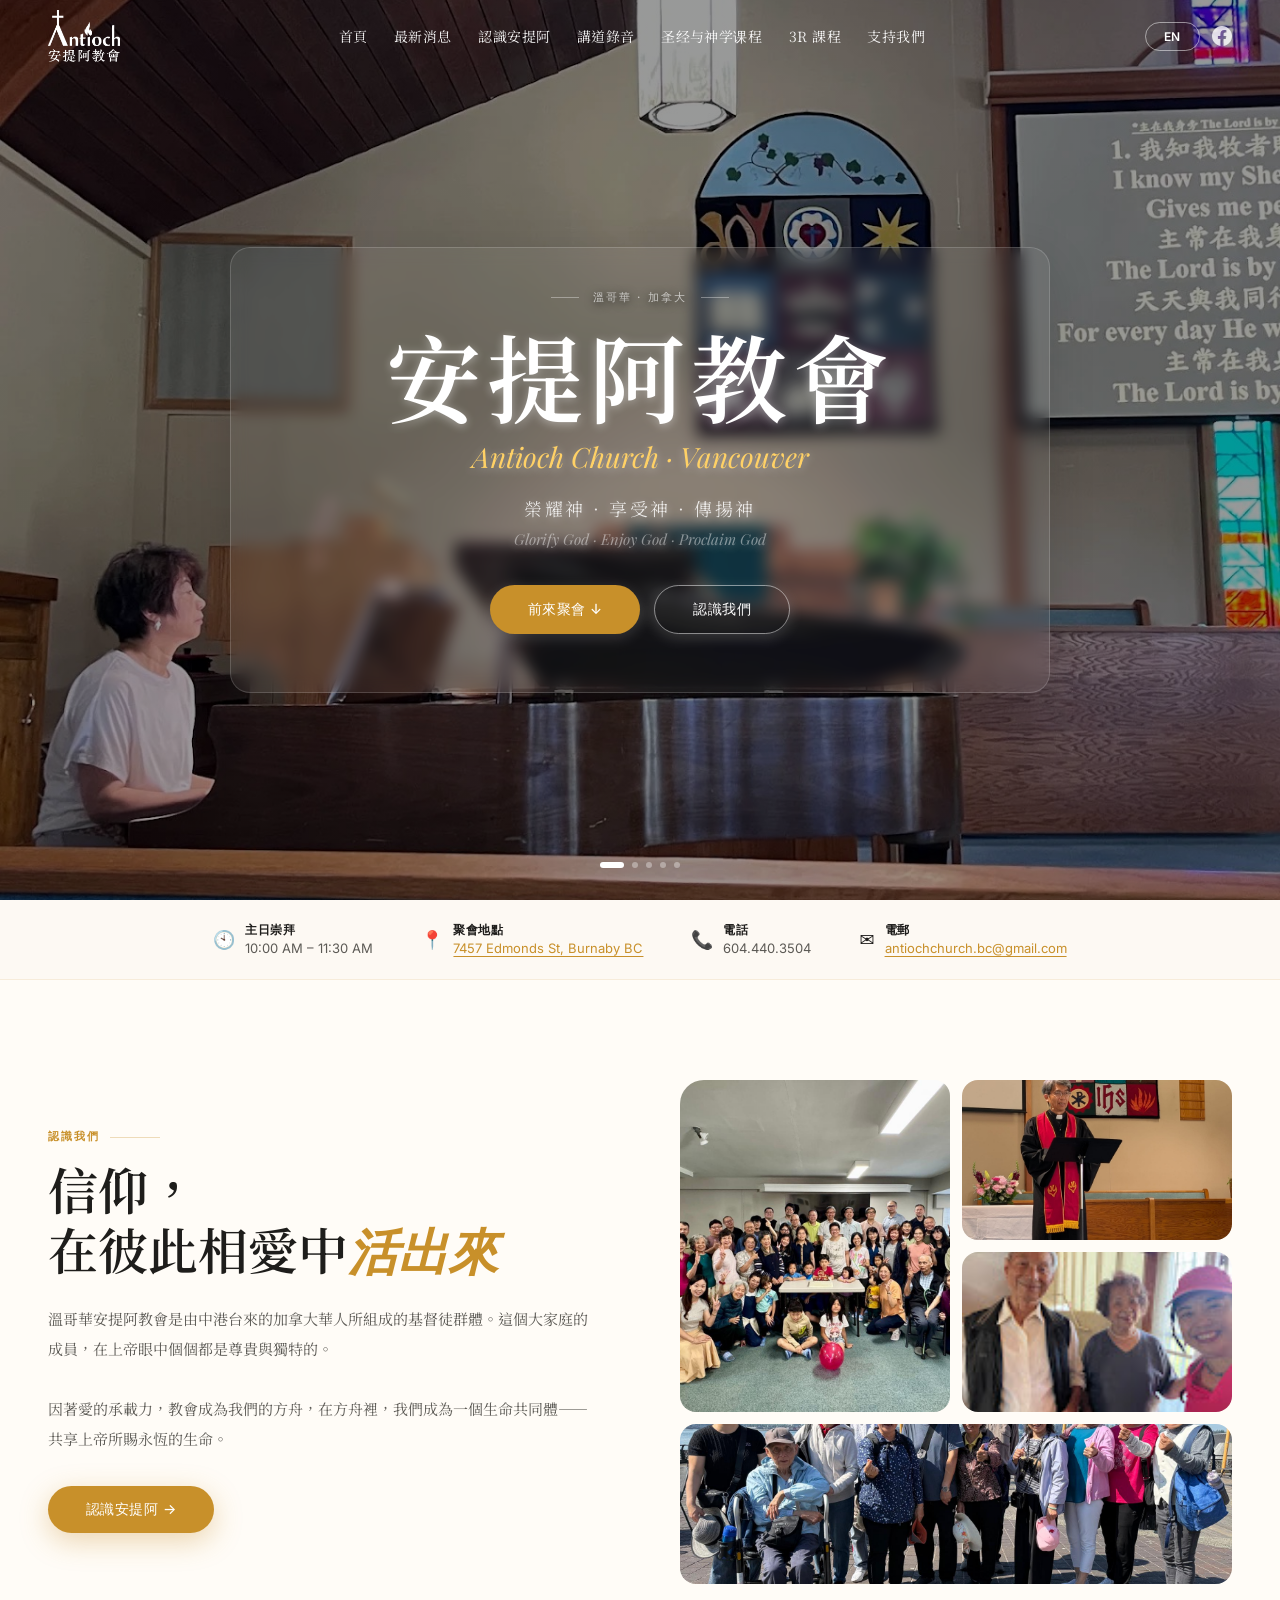
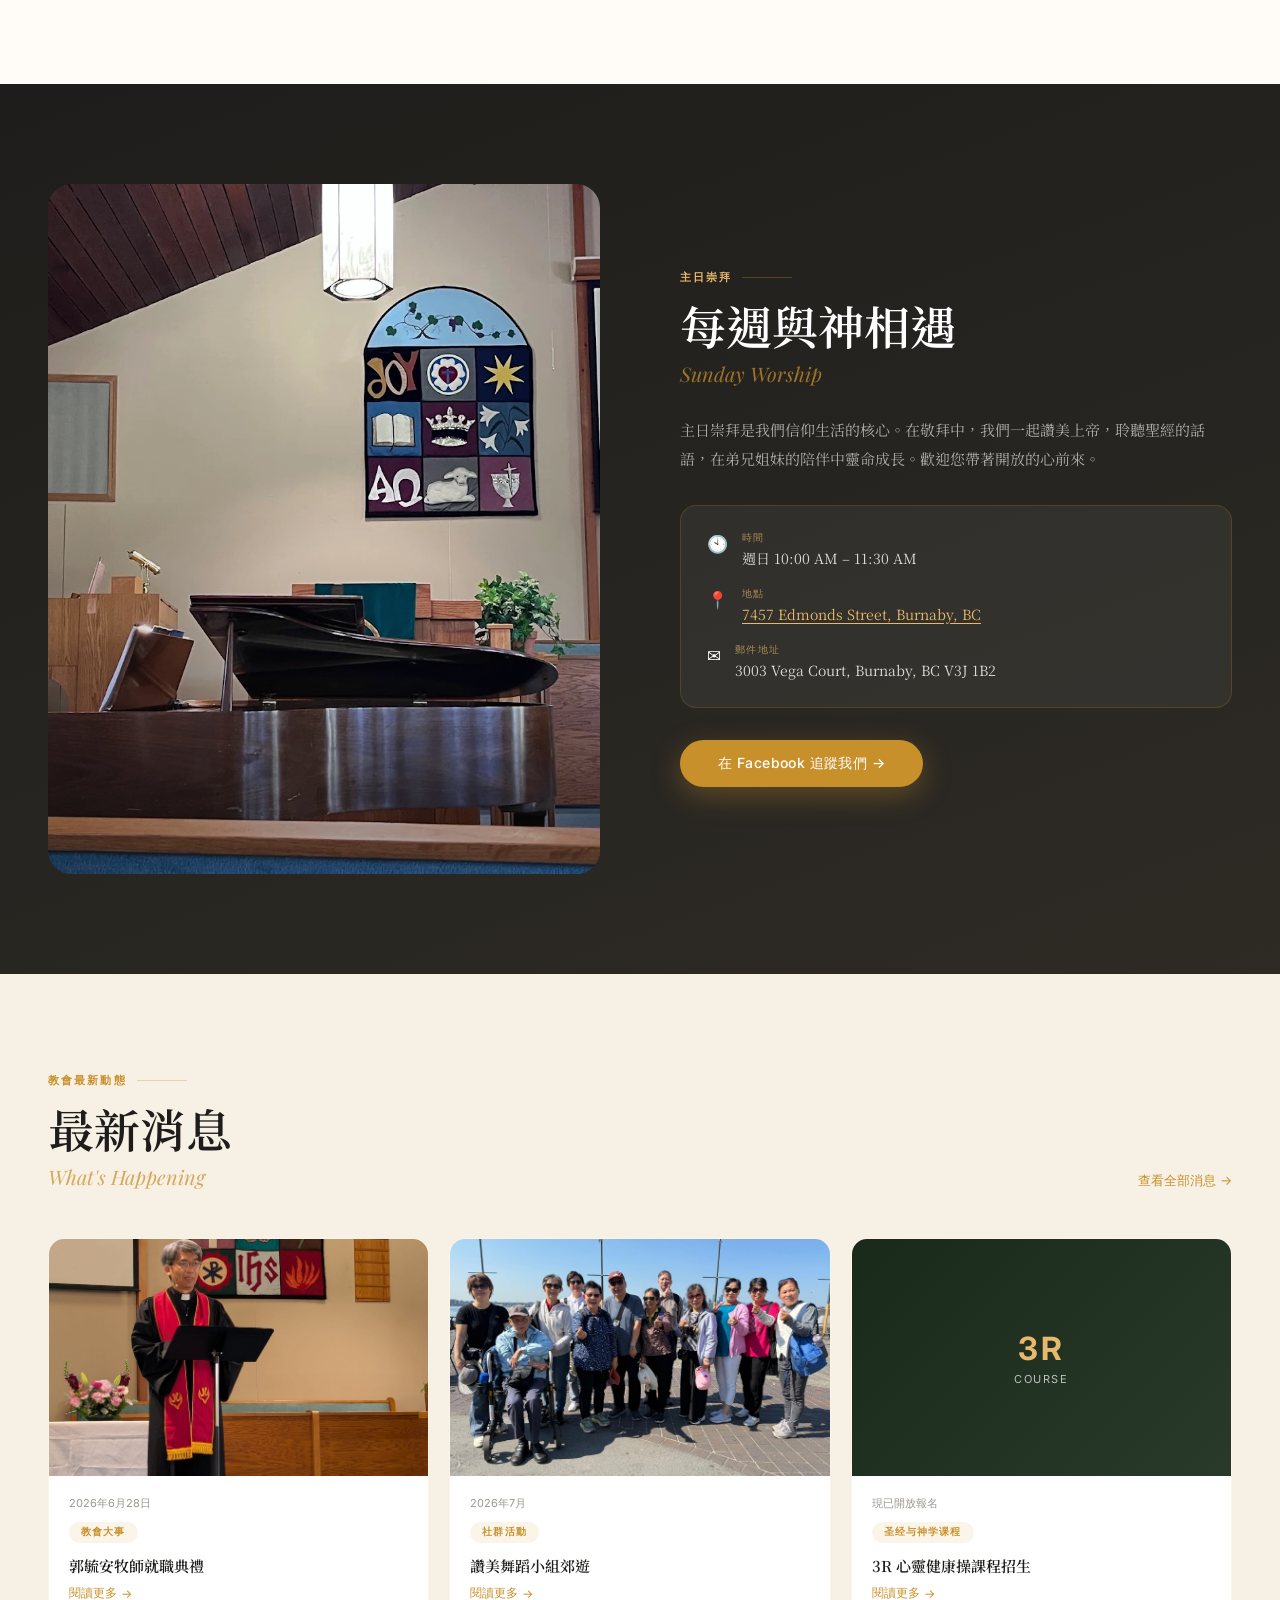
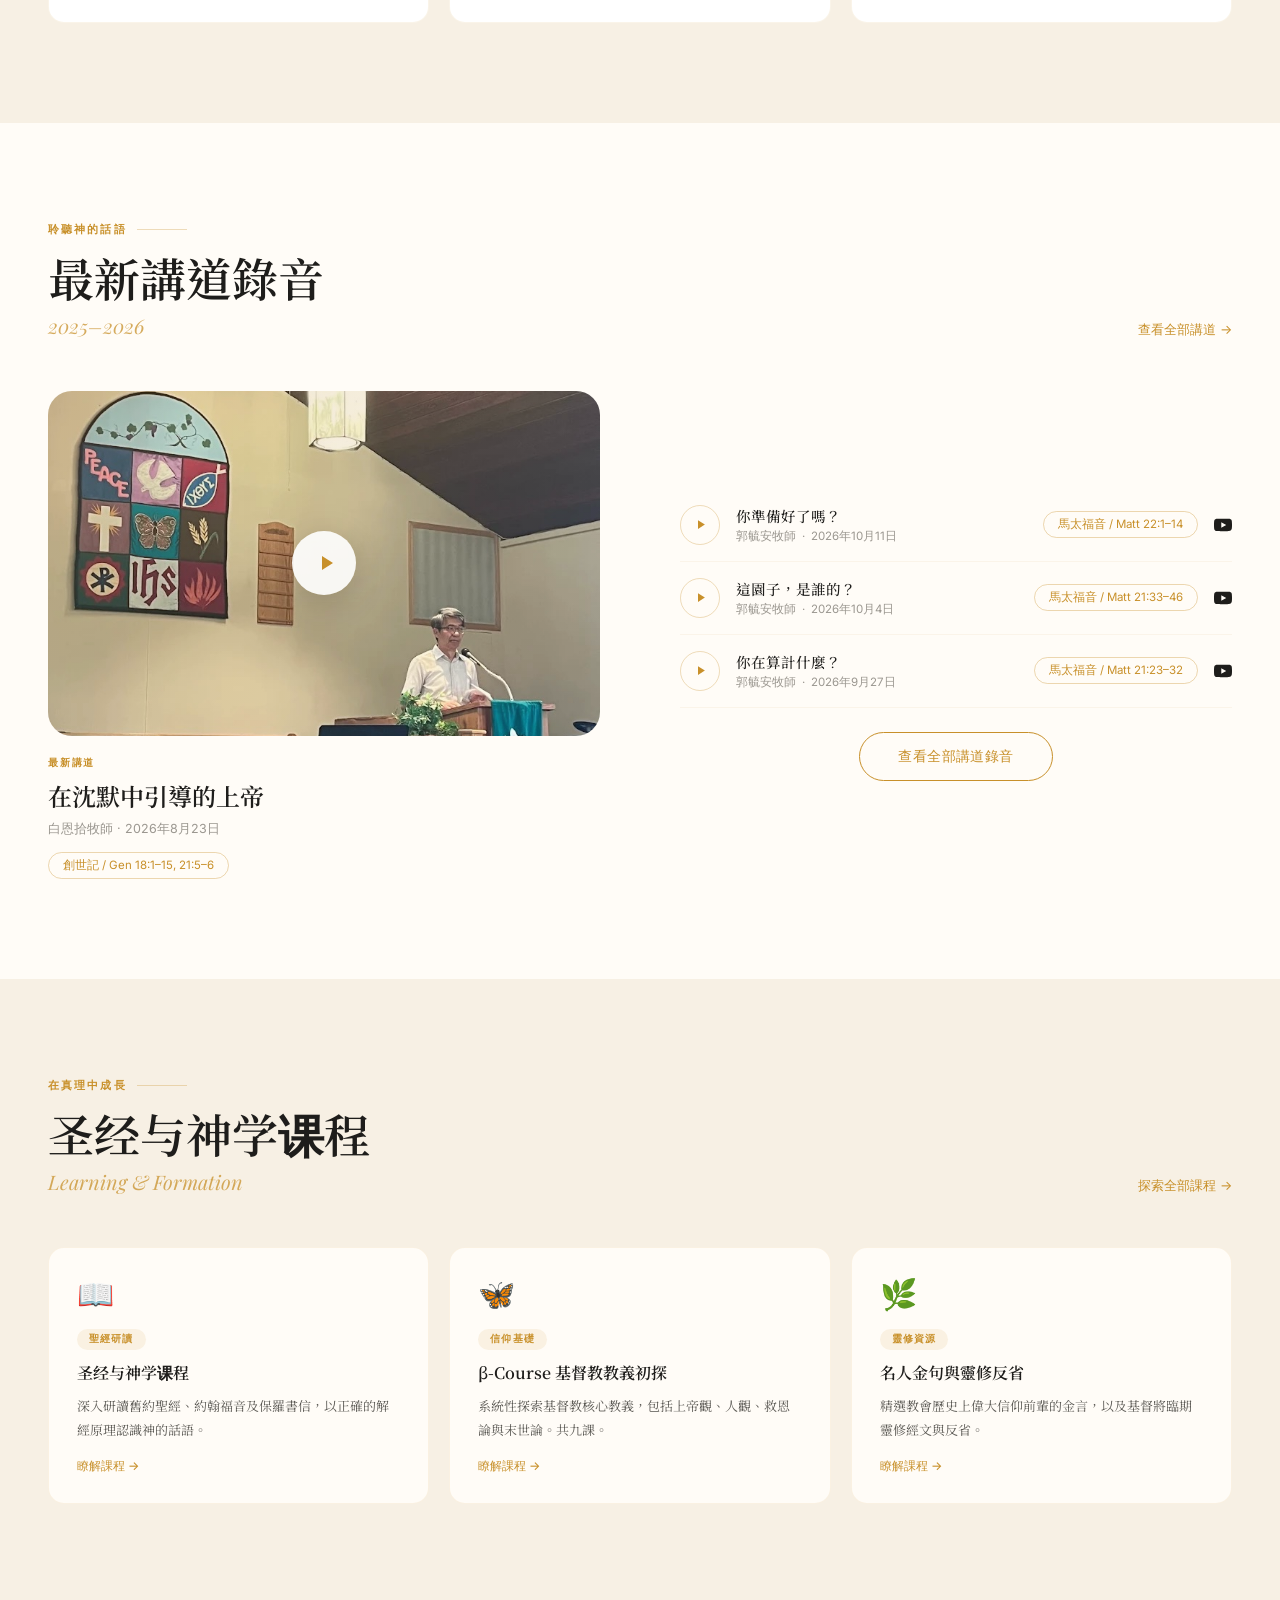
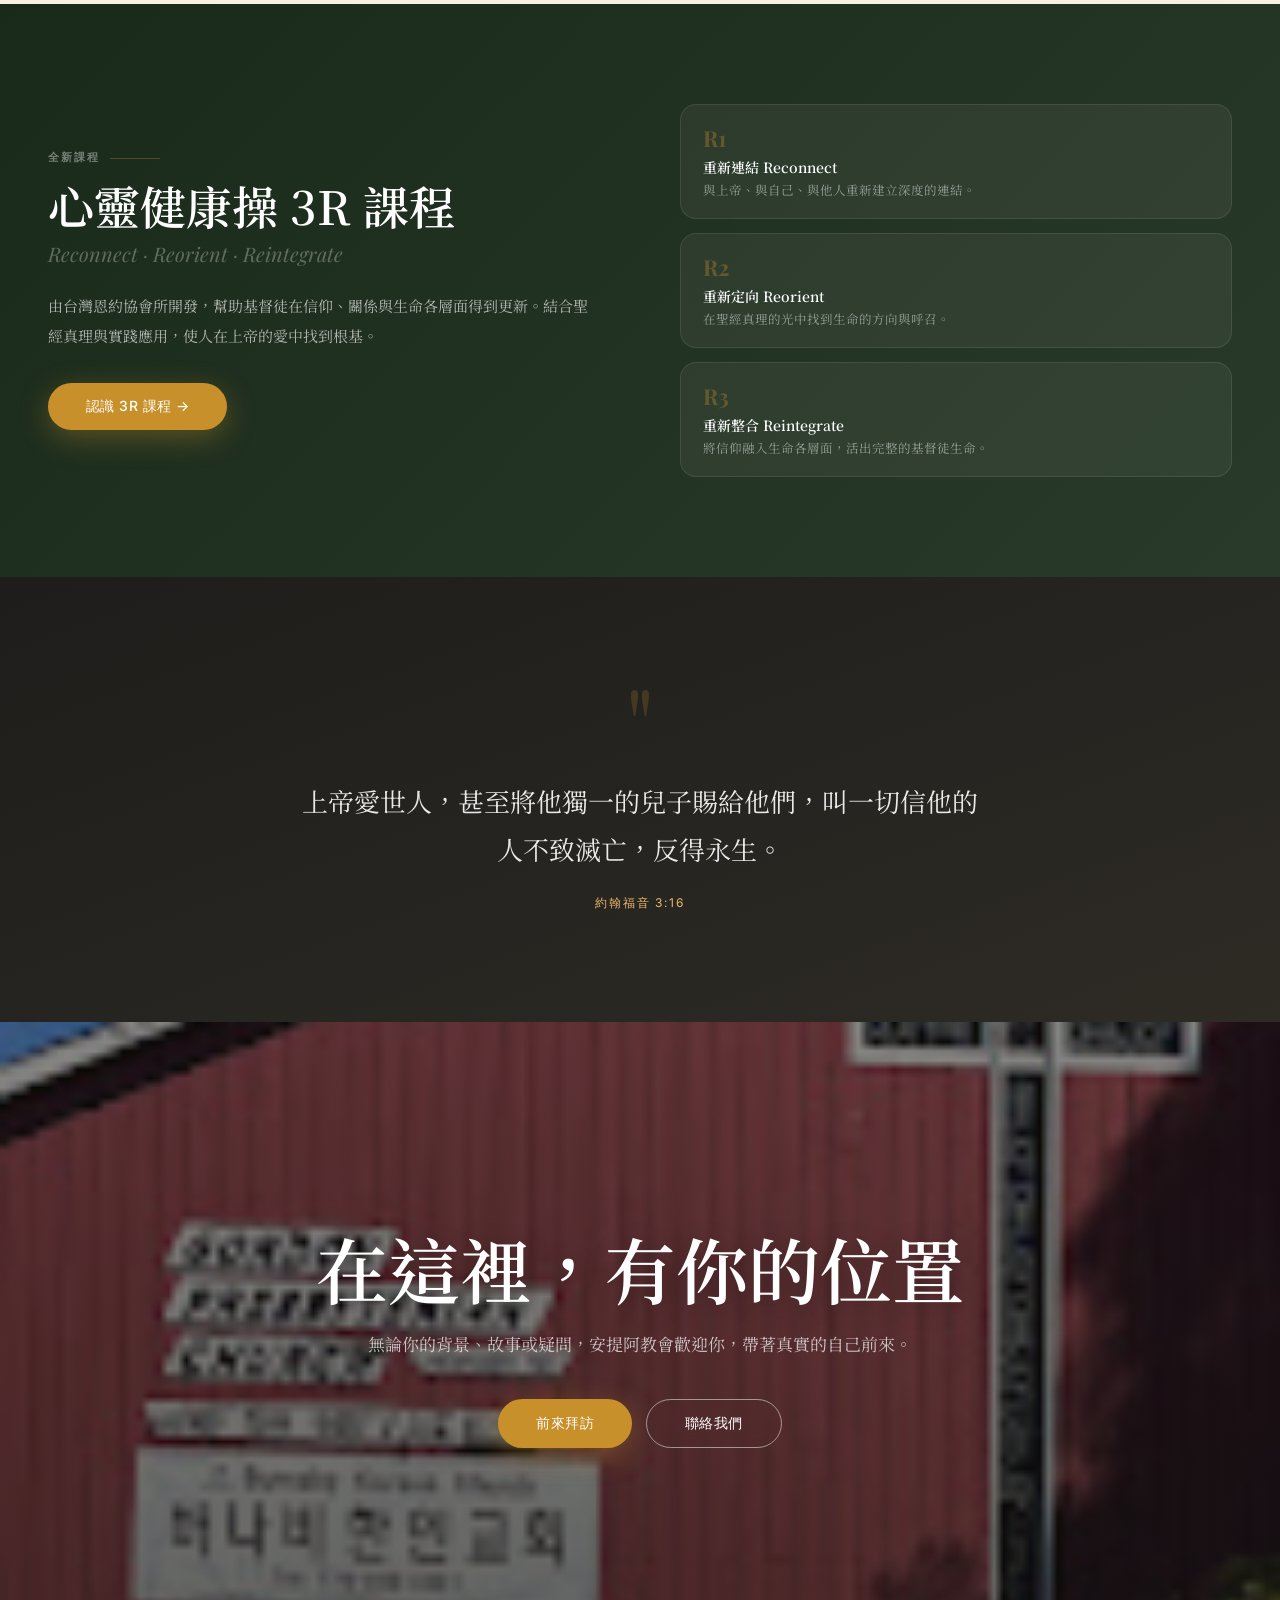
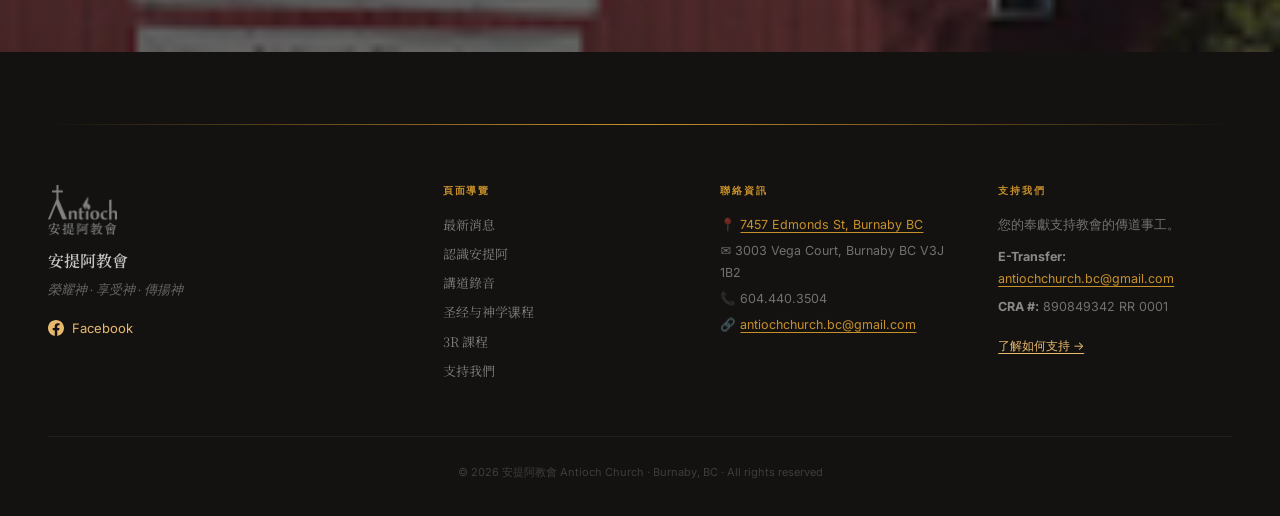
==== antiochchurch/index.html @ 6acd71ea "Add files via upload" ====
<!DOCTYPE html>
<!--
  index.html — Antioch Church Homepage
  =====================================
  The front door of the website. Introduces the church,
  shows previews of news, sermons, courses, and 3R,
  then directs visitors to the dedicated pages.

  Pages in this site:
    index.html        → Home (this file)
    pages/news.html   → 最新消息
    pages/about.html  → 認識安提阿
    pages/sermons.html→ 講道錄音
    pages/courses.html→ 圣经与神学课程
    pages/3r.html     → 3R 課程
    pages/support.html→ 支持我們
-->
<html lang="zh-TW" id="html-root">
<head>
  <meta charset="UTF-8"/>
  <meta name="viewport" content="width=device-width, initial-scale=1.0"/>
  <title>安提阿教會 Antioch Church · Burnaby BC</title>
  <meta name="description" content="溫哥華安提阿教會 — 榮耀神、享受神、傳揚神。A warm Chinese Christian community in Burnaby, BC."/>

  <!-- Google Fonts: Playfair Display (serif), Noto Serif TC (Chinese), Inter (sans) -->
  <link rel="preconnect" href="https://fonts.googleapis.com"/>
  <link href="https://fonts.googleapis.com/css2?family=Noto+Serif+TC:wght@300;400;500;600;700&family=Playfair+Display:ital,wght@0,400;0,600;0,700;1,400&family=Inter:wght@300;400;500;600&display=swap" rel="stylesheet"/>

  <!-- Shared design system -->
  <link rel="stylesheet" href="css/main.css"/>

  <!-- Page-specific styles -->
  <style>
    /* ── LANGUAGE SWITCHING ──────────────────────────────────
     * [data-zh] is visible by default.
     * [data-en] is hidden by default.
     * When .lang-en is on <body>, they flip.
     * Inline elements use span; block elements use div.
     */
    [data-en]            { display: none; }
    [data-zh]            { display: block; }
    span[data-en]        { display: none; }
    span[data-zh]        { display: inline; }
    .lang-en [data-en]   { display: block; }
    .lang-en [data-zh]   { display: none; }
    .lang-en span[data-en]  { display: inline; }
    .lang-en span[data-zh]  { display: none; }

    /* ── HERO SLIDESHOW ──────────────────────────────────────
     * Full-screen hero with 5 rotating real church photos.
     * Each .hero-slide is absolutely positioned and fades in/out.
     */
    .hero {
      position: relative;
      height: 100vh;
      min-height: 600px;
      overflow: hidden;
    }

    .hero-slideshow {
      position: absolute;
      inset: 0;
      z-index: 0;
    }

    .hero-slide {
      position: absolute;
      inset: 0;
      background-size: cover;
      background-position: center;
      opacity: 0;
      /* Slow crossfade between slides */
      transition: opacity 1.8s ease;
    }

    .hero-slide.active { opacity: 1; }

    /* Dark gradient so white text is always readable */
    .hero-overlay {
      position: absolute;
      inset: 0;
      z-index: 1;
      background: linear-gradient(
        to bottom,
        rgba(0,0,0,0.4),
        rgba(0,0,0,0.4)
      );
    }

    /* Centred content over the slideshow */
    .hero-content {
      position: relative;
      z-index: 2;
      height: 100%;
      display: flex;
      flex-direction: column;
      align-items: center;
      justify-content: center;
      text-align: center;
      padding: 120px 24px 80px;
    }

    .hero-copy {
      display: flex;
      flex-direction: column;
      align-items: center;
      width: min(100%, 820px);
      padding: clamp(28px, 4vw, 42px) clamp(20px, 5vw, 52px)
               clamp(40px, 5vw, 58px);
      background: rgba(255,255,255,0.06);
      border: 1px solid rgba(255,255,255,0.16);
      border-radius: 20px;
      box-shadow: 0 16px 48px rgba(0,0,0,0.14);
      -webkit-backdrop-filter: blur(8px);
      backdrop-filter: blur(8px);
    }

    .hero-eyebrow {
      font-family: var(--sans);
      font-size: 11px;
      font-weight: 500;
      text-transform: uppercase;
      color: rgba(255,255,255,0.65);
      margin-bottom: 20px;
      display: flex;
      align-items: center;
      gap: 14px;
      letter-spacing: 0.2em;
      text-shadow: 0 2px 10px rgba(0,0,0,0.8);
    }

    /* Decorative rules either side of eyebrow text */
    .hero-eyebrow::before,
    .hero-eyebrow::after {
      content: '';
      display: block;
      width: 28px;
      height: 1px;
      background: rgba(255,255,255,0.35);
    }

    .hero-title {
      font-family: var(--zh);
      font-size: clamp(48px, 9vw, 96px);
      font-weight: 600;
      color: white;
      line-height: 1.05;
      letter-spacing: 0.06em;
      margin-bottom: 12px;
      text-shadow: 0 2px 10px rgba(255,255,255,0.4);
      /* Fade up on page load */
      animation: fadeUp 1.2s ease-out both;
    }

    .lang-en .hero-title {
      font-family: var(--serif);
      font-size: clamp(40px, 7vw, 82px);
      letter-spacing: 0.055em;
    }

    .hero-title-sub {
      font-family: var(--serif);
      font-style: italic;
      font-size: clamp(16px, 2.5vw, 28px);
      color: #FFD166;
      margin-bottom: 20px;
      text-shadow: 0 2px 10px rgba(255,255,255,0.4);
      animation: fadeUp 1.2s 0.15s ease-out both;
    }

    .hero-slogan {
      font-family: var(--zh);
      font-size: clamp(13px, 1.8vw, 18px);
      font-weight: 300;
      color: rgba(255,255,255,0.85);
      letter-spacing: 0.14em;
      margin-bottom: 8px;
      text-shadow: 0 2px 10px rgba(255,255,255,0.4);
      animation: fadeUp 1.2s 0.3s ease-out both;
    }

    .lang-en .hero-slogan {
      font-family: var(--serif);
      font-style: italic;
      letter-spacing: 0.06em;
    }

    .hero-slogan-en {
      font-family: var(--serif);
      font-style: italic;
      font-size: clamp(12px, 1.4vw, 15px);
      color: rgba(255,255,255,0.45);
      margin-bottom: 36px;
      text-shadow: 0 2px 10px rgba(255,255,255,0.4);
      animation: fadeUp 1.2s 0.4s ease-out both;
    }

    .hero-ctas {
      display: flex;
      gap: 14px;
      flex-wrap: wrap;
      justify-content: center;
      animation: fadeUp 1.2s 0.5s ease-out both;
    }

    .hero-ctas .btn {
      box-shadow: 0 4px 15px rgba(255,255,255,0.15);
    }

    /* Slideshow navigation dots */
    .hero-dots {
      position: absolute;
      bottom: 32px;
      left: 50%;
      transform: translateX(-50%);
      z-index: 3;
      display: flex;
      gap: 8px;
    }

    .hero-dot {
      width: 6px;
      height: 6px;
      border-radius: 50%;
      background: rgba(255,255,255,0.35);
      cursor: pointer;
      transition: all 0.3s;
      border: none;
    }

    .hero-dot.active {
      background: white;
      width: 24px;
      border-radius: 3px;
    }

    /* ── SERVICE INFO BAR ────────────────────────────────────
     * Quick info strip between hero and first section.
     */
    .service-bar {
      background: rgba(253,249,243,0.98);
      backdrop-filter: blur(16px);
      border-bottom: 1px solid rgba(200,144,42,0.12);
      padding: 22px 48px;
      display: flex;
      align-items: center;
      justify-content: center;
      gap: 48px;
      flex-wrap: wrap;
    }

    .service-item {
      display: flex;
      align-items: center;
      gap: 10px;
    }

    .service-item-icon { font-size: 18px; }

    .service-item-text {
      font-size: 13px;
      color: var(--mid);
      line-height: 1.4;
    }

    .service-item-text strong {
      display: block;
      color: var(--charcoal);
      font-weight: 600;
      font-size: 12px;
      letter-spacing: 0.03em;
    }

    .service-item-text a {
      color: var(--gold);
      text-decoration: underline;
      text-underline-offset: 3px;
    }

    /* ── COMMUNITY PREVIEW ────────────────────────────────── */
    .community-grid {
      display: grid;
      grid-template-columns: 1fr 1fr;
      gap: 80px;
      align-items: center;
    }

    .community-headline {
      font-family: var(--zh);
      font-size: clamp(30px, 4vw, 50px);
      font-weight: 600;
      color: var(--charcoal);
      line-height: 1.2;
      margin-bottom: 24px;
    }

    .lang-en .community-headline { font-family: var(--serif); }

    /* The italic gold word inside the headline */
    .community-headline em {
      font-style: italic;
      color: var(--gold);
      font-family: var(--serif);
    }

    /* 4-cell mosaic of real church photos */
    .photo-mosaic {
      display: grid;
      grid-template-columns: 1fr 1fr;
      grid-template-rows: 160px 160px 160px;
      gap: 12px;
    }

    .mosaic-cell {
      border-radius: var(--radius-md);
      overflow: hidden;
    }

    .mosaic-cell img {
      width: 100%;
      height: 100%;
      object-fit: cover;
      transition: transform 0.5s ease;
    }

    .mosaic-cell:hover img { transform: scale(1.06); }

    /* First cell spans two rows — the hero photo in the mosaic */
    .mosaic-cell:first-child {
      grid-row: 1 / 3;
      border-radius: var(--radius-lg) var(--radius-md) var(--radius-md) var(--radius-md);
    }

    /* Last cell spans two columns */
    .mosaic-cell:nth-child(4) { grid-column: 1 / 3; }

    /* ── WORSHIP SECTION ─────────────────────────────────── */
    .worship-img {
      border-radius: var(--radius-lg);
      overflow: hidden;
      aspect-ratio: 4/5;
      position: relative;
    }

    .worship-img img {
      width: 100%;
      height: 100%;
      object-fit: cover;
    }

    /* Subtle gradient at bottom of worship photo */
    .worship-img::after {
      content: '';
      position: absolute;
      inset: 0;
      background: linear-gradient(to top, rgba(20,18,14,0.40) 0%, transparent 55%);
    }

    .info-card {
      padding: 26px;
      border-radius: var(--radius-md);
      background: rgba(255,255,255,0.05);
      border: 1px solid rgba(200,144,42,0.20);
      display: flex;
      flex-direction: column;
      gap: 18px;
      margin-bottom: 32px;
    }

    .info-row { display: flex; align-items: flex-start; gap: 14px; }
    .info-icon { font-size: 17px; flex-shrink: 0; margin-top: 2px; }

    .info-label {
      font-family: var(--sans);
      font-size: 9.5px;
      letter-spacing: 0.12em;
      text-transform: uppercase;
      color: var(--gold-lt);
      opacity: 0.65;
      margin-bottom: 3px;
    }

    .info-val {
      font-family: var(--zh);
      font-size: 14px;
      color: rgba(255,255,255,0.82);
      line-height: 1.55;
    }

    .lang-en .info-val { font-family: var(--sans); }
    .info-val a { color: var(--gold-lt); text-decoration: underline; text-underline-offset: 3px; }

    /* ── NEWS PREVIEW ────────────────────────────────────── */
    .news-grid {
      display: grid;
      grid-template-columns: repeat(3, 1fr);
      gap: 20px;
    }

    .news-card {
      background: white;
      border-radius: var(--radius-md);
      overflow: hidden;
      border: 1px solid rgba(200,144,42,0.10);
      transition: transform 0.3s, box-shadow 0.3s;
      cursor: pointer;
      text-decoration: none;
      color: inherit;
      display: block;
    }

    .news-card:hover {
      transform: translateY(-5px);
      box-shadow: 0 16px 40px rgba(200,144,42,0.12);
    }

    .news-card-img {
      aspect-ratio: 16/10;
      overflow: hidden;
    }

    .news-card-img img {
      width: 100%;
      height: 100%;
      object-fit: cover;
      transition: transform 0.5s;
    }

    .news-card:hover .news-card-img img { transform: scale(1.05); }

    .news-card-body { padding: 20px; }

    .news-card-date {
      font-family: var(--sans);
      font-size: 11px;
      color: var(--light);
      margin-bottom: 8px;
    }

    .news-card-title {
      font-family: var(--zh);
      font-size: 15px;
      font-weight: 600;
      color: var(--charcoal);
      line-height: 1.45;
      margin-bottom: 8px;
    }

    .lang-en .news-card-title { font-family: var(--sans); }

    .news-card-more {
      font-family: var(--sans);
      font-size: 12px;
      color: var(--gold);
      display: flex;
      align-items: center;
      gap: 4px;
      transition: gap 0.2s;
    }

    .news-card:hover .news-card-more { gap: 8px; }

    /* ── SERMON PREVIEW ──────────────────────────────────── */
    /* Featured sermon on homepage */
    .sf-img {
      border-radius: var(--radius-lg);
      overflow: hidden;
      aspect-ratio: 16/10;
      position: relative;
    }

    .sf-img img { width: 100%; height: 100%; object-fit: cover; }

    .sf-img::after {
      content: '';
      position: absolute;
      inset: 0;
      background: linear-gradient(135deg, rgba(200,144,42,0.25), transparent);
    }

    /* Circular play button overlaid on featured sermon image */
    .sf-play {
      position: absolute;
      top: 50%; left: 50%;
      transform: translate(-50%, -50%);
      width: 64px; height: 64px;
      border-radius: 50%;
      background: rgba(255,255,255,0.90);
      display: flex; align-items: center; justify-content: center;
      cursor: pointer;
      transition: all 0.25s;
      box-shadow: 0 8px 32px rgba(0,0,0,0.18);
      z-index: 1;
      border: none;
    }

    .sf-play:hover { transform: translate(-50%,-50%) scale(1.1); background: var(--gold); }
    .sf-play:hover svg { fill: white; }
    .sf-play svg { fill: var(--gold); width: 24px; height: 24px; margin-left: 3px; }

    /* Sermon list rows (homepage preview + full sermons page) */
    .sermon-row {
      display: flex;
      align-items: center;
      gap: 16px;
      padding: 16px 0;
      border-bottom: 1px solid rgba(200,144,42,0.07);
      cursor: pointer;
      transition: padding-left 0.2s;
    }

    .sermon-row:hover { padding-left: 6px; }
    .sermon-row:hover .sermon-row-title { color: var(--gold); }

    .sermon-play-btn {
      flex-shrink: 0;
      width: 40px; height: 40px;
      border-radius: 50%;
      border: 1.5px solid rgba(200,144,42,0.30);
      display: flex; align-items: center; justify-content: center;
      color: var(--gold);
      transition: all 0.2s;
      background: transparent;
      cursor: pointer;
    }

    /* Hide pause icon by default; show when playing */
    .sermon-play-btn .icon-pause { display: none; }
    .sermon-row.playing .sermon-play-btn .icon-play  { display: none; }
    .sermon-row.playing .sermon-play-btn .icon-pause { display: block; }

    .sermon-row:hover .sermon-play-btn,
    .sermon-row.playing .sermon-play-btn {
      background: var(--gold);
      border-color: var(--gold);
      color: white;
    }

    .sermon-row-body { flex: 1; min-width: 0; }

    .sermon-row-title {
      font-family: var(--zh);
      font-size: 14.5px;
      font-weight: 500;
      color: var(--charcoal);
      transition: color 0.2s;
      white-space: nowrap;
      overflow: hidden;
      text-overflow: ellipsis;
      margin-bottom: 3px;
    }

    .lang-en .sermon-row-title { font-family: var(--sans); }

    .sermon-row-meta {
      font-family: var(--sans);
      font-size: 11.5px;
      color: var(--light);
    }

    /* ── COURSES PREVIEW ─────────────────────────────────── */
    .courses-grid {
      display: grid;
      grid-template-columns: repeat(3, 1fr);
      gap: 20px;
    }

    .course-card {
      background: var(--paper);
      border-radius: var(--radius-md);
      padding: 28px;
      border: 1px solid rgba(200,144,42,0.10);
      transition: transform 0.3s, box-shadow 0.3s, border-color 0.3s;
      cursor: pointer;
      display: block;
      text-decoration: none;
      color: inherit;
    }

    .course-card:hover {
      transform: translateY(-5px);
      box-shadow: 0 16px 48px rgba(200,144,42,0.10);
      border-color: rgba(200,144,42,0.30);
    }

    .course-icon { font-size: 30px; margin-bottom: 14px; }

    .course-title {
      font-family: var(--zh);
      font-size: 16px;
      font-weight: 600;
      color: var(--charcoal);
      margin-bottom: 10px;
      line-height: 1.4;
    }

    .lang-en .course-title { font-family: var(--sans); }

    .course-desc {
      font-family: var(--zh);
      font-size: 13px;
      line-height: 1.85;
      color: var(--mid);
      margin-bottom: 16px;
    }

    .lang-en .course-desc { font-family: var(--sans); line-height: 1.7; }

    .course-more {
      font-family: var(--sans);
      font-size: 12px;
      font-weight: 500;
      color: var(--gold);
      display: flex;
      align-items: center;
      gap: 5px;
      transition: gap 0.2s;
    }

    .course-card:hover .course-more { gap: 9px; }

    /* ── 3R PREVIEW STRIP ────────────────────────────────── */
    .r3-strip {
      display: grid;
      grid-template-columns: 1fr 1fr;
      gap: 80px;
      align-items: center;
    }

    .r3-cards-mini {
      display: flex;
      flex-direction: column;
      gap: 14px;
    }

    .r3-mini-card {
      padding: 18px 22px;
      border-radius: var(--radius-md);
      background: rgba(255,255,255,0.05);
      border: 1px solid rgba(255,255,255,0.09);
    }

    .r3-mini-num {
      font-family: var(--serif);
      font-size: 22px;
      font-weight: 700;
      color: rgba(200,144,42,0.35);
      margin-bottom: 4px;
    }

    .r3-mini-title {
      font-family: var(--zh);
      font-size: 14px;
      font-weight: 600;
      color: white;
      margin-bottom: 3px;
    }

    .lang-en .r3-mini-title { font-family: var(--sans); }

    .r3-mini-desc {
      font-family: var(--zh);
      font-size: 12.5px;
      color: rgba(255,255,255,0.50);
      line-height: 1.6;
    }

    .lang-en .r3-mini-desc { font-family: var(--sans); }

    /* ── INVITATION SECTION ──────────────────────────────── */
    .invitation {
      position: relative;
      min-height: 70vh;
      display: flex;
      align-items: center;
      justify-content: center;
      text-align: center;
      overflow: hidden;
    }

    .invitation-bg {
      position: absolute;
      inset: 0;
    }

    .invitation-bg img {
      width: 100%; height: 100%;
      object-fit: cover;
    }

    .invitation-bg::after {
      content: '';
      position: absolute;
      inset: 0;
      background: linear-gradient(to bottom, rgba(18,16,12,0.50), rgba(18,16,12,0.65));
    }

    .invitation-content {
      position: relative;
      z-index: 1;
      padding: 80px 24px;
      max-width: 760px;
      margin: 0 auto;
    }

    .invitation-title {
      font-family: var(--zh);
      font-size: clamp(36px, 6vw, 72px);
      font-weight: 600;
      color: white;
      line-height: 1.15;
      margin-bottom: 20px;
      text-shadow: 0 4px 24px rgba(0,0,0,0.28);
    }

    .lang-en .invitation-title { font-family: var(--serif); }

    .invitation-sub {
      font-family: var(--zh);
      font-size: clamp(14px, 1.8vw, 17px);
      color: rgba(255,255,255,0.72);
      margin-bottom: 40px;
      line-height: 1.75;
    }

    .lang-en .invitation-sub { font-family: var(--sans); }

    /* ── QUOTE ───────────────────────────────────────────── */
    .quote-section {
      text-align: center;
      padding: 110px 48px;
    }

    .quote-mark {
      font-family: var(--serif);
      font-size: 100px;
      line-height: 0.7;
      color: var(--gold);
      opacity: 0.20;
      display: block;
      margin-bottom: 20px;
    }

    .quote-text {
      font-family: var(--zh);
      font-size: clamp(17px, 2.6vw, 26px);
      font-weight: 400;
      line-height: 1.85;
      color: rgba(255,255,255,0.90);
      max-width: 680px;
      margin: 0 auto 22px;
    }

    .lang-en .quote-text { font-family: var(--serif); font-style: italic; }

    /* ── KEYFRAMES ───────────────────────────────────────── */
    @keyframes fadeUp {
      from { opacity: 0; transform: translateY(24px); }
      to   { opacity: 1; transform: translateY(0); }
    }

    /* ── RESPONSIVE ──────────────────────────────────────── */
    @media (max-width: 1024px) {
      .community-grid,
      .r3-strip { grid-template-columns: 1fr; gap: 40px; }
      .news-grid,
      .courses-grid { grid-template-columns: 1fr 1fr; }
      .service-bar { padding: 20px 32px; gap: 28px; }
    }

    @media (max-width: 768px) {
      .hero-copy { padding: 26px 20px 38px; }
      .news-grid,
      .courses-grid { grid-template-columns: 1fr; }
      .service-bar { flex-direction: column; align-items: flex-start; gap: 14px; padding: 24px 20px; }
      .photo-mosaic { grid-template-rows: 120px 120px 120px; }
      .quote-section { padding: 80px 24px; }
    }
  </style>
</head>

<body>

<!-- ============================================================
     NAVIGATION (shared HTML, behaviour in js/nav.js)
     ============================================================ -->
<nav class="nav" id="nav">

  <!-- Logo -->
  <a href="index.html" class="nav-logo">
    <img src="images/logo.png" alt="Antioch Church Logo"/>
    
  </a>

  <!-- Desktop nav links — each page has its own file -->
  <ul class="nav-links">
    <li><a href="./"><span data-zh>首頁</span><span data-en>Home</span></a></li>
    <li><a href="pages/news.html"><span data-zh>最新消息</span><span data-en>News</span></a></li>
    <li><a href="pages/about.html"><span data-zh>認識安提阿</span><span data-en>About</span></a></li>
    <li><a href="pages/sermons.html"><span data-zh>講道錄音</span><span data-en>Sermons</span></a></li>
    <li><a href="pages/courses.html"><span data-zh>圣经与神学课程</span><span data-en>Courses</span></a></li>
    <li><a href="pages/3r.html"><span data-zh>3R 課程</span><span data-en>3R Course</span></a></li>
    <li><a href="pages/support.html"><span data-zh>支持我們</span><span data-en>Support Us</span></a></li>
  </ul>

  <!-- Right side: language toggle + Facebook + hamburger -->
  <div class="nav-right">
    <button class="lang-btn" id="langBtn" onclick="toggleLang()">EN</button>

    <a class="nav-fb" href="https://www.facebook.com/groups/119017864946632/" target="_blank" aria-label="Facebook">
      <svg width="20" height="20" viewBox="0 0 24 24" fill="currentColor">
        <path d="M24 12.07C24 5.41 18.63 0 12 0S0 5.41 0 12.07C0 18.1 4.39 23.1 10.13 24v-8.44H7.08v-3.49h3.05V9.41c0-3.02 1.8-4.7 4.54-4.7 1.31 0 2.68.24 2.68.24v2.97h-1.51c-1.49 0-1.95.93-1.95 1.88v2.25h3.32l-.53 3.49h-2.79V24C19.62 23.1 24 18.1 24 12.07z"/>
      </svg>
    </a>

    <!-- Hamburger (mobile only, shown via CSS) -->
    <button class="nav-hamburger" onclick="toggleMenu()" aria-label="Open menu">
      <span></span><span></span><span></span>
    </button>
  </div>
</nav>

<!-- Mobile full-screen menu -->
<div class="mobile-menu" id="mobileMenu">
  <a href="./"><span data-zh>首頁</span><span data-en>Home</span></a>
  <a href="pages/news.html"><span data-zh>最新消息</span><span data-en>News</span></a>
  <a href="pages/about.html"><span data-zh>認識安提阿</span><span data-en>About Us</span></a>
  <a href="pages/sermons.html"><span data-zh>講道錄音</span><span data-en>Sermons</span></a>
  <a href="pages/courses.html"><span data-zh>圣经与神学课程</span><span data-en>Courses</span></a>
  <a href="pages/3r.html"><span data-zh>3R 課程</span><span data-en>3R Course</span></a>
  <a href="pages/support.html"><span data-zh>支持我們</span><span data-en>Support Us</span></a>
</div>


<!-- ============================================================
     HERO — Full-screen slideshow with 5 real church photos
     ============================================================ -->
<section class="hero">

  <!-- Background photos — JS cycles through these every 5 seconds -->
  <div class="hero-slideshow" id="slideshow">
    <div class="hero-slide active" style="background-image:url(images/piano.jpeg)"></div>
    <div class="hero-slide" style="background-image:url(images/congregation.jpeg)"></div>
    <div class="hero-slide" style="background-image:url(images/outing.jpeg)"></div>
    <div class="hero-slide" style="background-image:url(images/fathersday.jpeg)"></div>
    <div class="hero-slide" style="background-image:url(images/christmas.jpeg)"></div>
  </div>

  <div class="hero-overlay"></div>

  <div class="hero-content">
    <div class="hero-copy">
      <div class="hero-eyebrow">
        <span data-zh>溫哥華 · 加拿大</span>
        <span data-en>Burnaby, Vancouver · Canada</span>
      </div>

      <h1 class="hero-title">
        <span data-zh>安提阿教會</span>
        <span data-en>Antioch Church</span>
      </h1>

      <div class="hero-title-sub">
        <span data-zh>Antioch Church · Vancouver</span>
        <span data-en>A Mandarin Chinese Christian Community</span>
      </div>

      <div class="hero-slogan">
        <span data-zh>榮耀神 · 享受神 · 傳揚神</span>
        <span data-en>Glorify God · Enjoy God · Proclaim God</span>
      </div>
      <div class="hero-slogan-en">
        <span data-zh>Glorify God · Enjoy God · Proclaim God</span>
        <span data-en>榮耀神 · 享受神 · 傳揚神</span>
      </div>

      <!-- Two CTAs: primary visits the church info, secondary goes to About -->
      <div class="hero-ctas">
        <a href="#worship" class="btn btn--gold">
          <span data-zh>前來聚會 ↓</span>
          <span data-en>Visit Us ↓</span>
        </a>
        <a href="pages/about.html" class="btn btn--ghost">
          <span data-zh>認識我們</span>
          <span data-en>Learn More</span>
        </a>
      </div>
    </div>
  </div>

  <!-- Dots to navigate between slides -->
  <div class="hero-dots" id="heroDots" role="tablist" aria-label="Slideshow navigation"></div>
</section>


<!-- ============================================================
     SERVICE INFO BAR
     Quick facts: time, location, phone, email
     ============================================================ -->
<div class="service-bar" id="worship">
  <div class="service-item">
    <div class="service-item-icon">🕙</div>
    <div class="service-item-text">
      <strong><span data-zh>主日崇拜</span><span data-en>Sunday Service</span></strong>
      10:00 AM – 11:30 AM
    </div>
  </div>
  <div class="service-item">
    <div class="service-item-icon">📍</div>
    <div class="service-item-text">
      <strong><span data-zh>聚會地點</span><span data-en>Location</span></strong>
      <a href="https://goo.gl/maps/uirdbHYFjBQz1rMK7" target="_blank">7457 Edmonds St, Burnaby BC</a>
    </div>
  </div>
  <div class="service-item">
    <div class="service-item-icon">📞</div>
    <div class="service-item-text">
      <strong><span data-zh>電話</span><span data-en>Phone</span></strong>
      604.440.3504
    </div>
  </div>
  <div class="service-item">
    <div class="service-item-icon">✉️</div>
    <div class="service-item-text">
      <strong><span data-zh>電郵</span><span data-en>Email</span></strong>
      <a href="mailto:antiochchurch.bc@gmail.com">antiochchurch.bc@gmail.com</a>
    </div>
  </div>
</div>


<!-- ============================================================
     COMMUNITY — Who we are (preview; full story on /about)
     ============================================================ -->
<section class="section section--paper">
  <div class="container">
    <div class="community-grid">

      <!-- Text column -->
      <div class="reveal from-left">
        <div class="t-eyebrow">
          <span data-zh>認識我們</span>
          <span data-en>Who We Are</span>
        </div>
        <h2 class="community-headline">
          <span data-zh>信仰，<br/>在彼此相愛中<em>活出來</em></span>
          <span data-en>Faith lived<br/>together, <em>in love</em></span>
        </h2>
        <p class="t-body" style="margin-bottom:32px">
          <span data-zh>溫哥華安提阿教會是由中港台來的加拿大華人所組成的基督徒群體。這個大家庭的成員，在上帝眼中個個都是尊貴與獨特的。<br/><br/>因著愛的承載力，教會成為我們的方舟，在方舟裡，我們成為一個生命共同體——共享上帝所賜永恆的生命。</span>
          <span data-en>Vancouver Antioch Church is a Chinese Christian community formed by immigrants and families from mainland China, Hong Kong, and Taiwan — each person precious and unique in God's eyes.<br/><br/>Through the power of love, the church becomes our ark — within it we share in eternal life together.</span>
        </p>
        <a href="pages/about.html" class="btn btn--gold">
          <span data-zh>認識安提阿 →</span>
          <span data-en>About Antioch →</span>
        </a>
      </div>

      <!-- Photo mosaic column — 4 real congregation photos -->
      <div class="photo-mosaic reveal from-right">
        <div class="mosaic-cell"><img src="images/congregation.jpeg" alt="Church community"/></div>
        <div class="mosaic-cell"><img src="images/pastor-andy.jpeg" alt="Pastor induction"/></div>
        <div class="mosaic-cell"><img src="images/people.jpg" alt="Church members"/></div>
        <div class="mosaic-cell"><img src="images/outing.jpeg" alt="Church outing"/></div>
      </div>
    </div>
  </div>
</section>


<!-- ============================================================
     WORSHIP — Service information with photo
     ============================================================ -->
<section class="section section--dark">
  <div class="container">
    <div class="two-col">

      <!-- Photo -->
      <div class="worship-img reveal from-left">
        <img src="images/piano.jpeg" alt="Sunday worship service"/>
      </div>

      <!-- Info -->
      <div class="reveal from-right">
        <div class="t-eyebrow" style="color:var(--gold-lt)">
          <span data-zh>主日崇拜</span><span data-en>Sunday Worship</span>
        </div>
        <h2 class="t-h2" style="color:white;margin-bottom:8px">
          <span data-zh>每週與神相遇</span>
          <span data-en>Gathering with God, every week</span>
        </h2>
        <div class="t-h2-sub" style="margin-bottom:28px">
          <span data-zh>Sunday Worship</span><span data-en>主日崇拜</span>
        </div>

        <p style="font-family:var(--zh);font-size:15px;line-height:1.95;color:rgba(255,255,255,0.62);margin-bottom:32px">
          <span data-zh>主日崇拜是我們信仰生活的核心。在敬拜中，我們一起讚美上帝，聆聽聖經的話語，在弟兄姐妹的陪伴中靈命成長。歡迎您帶著開放的心前來。</span>
          <span data-en>Sunday worship is at the heart of who we are. Together we praise God, hear His Word, and grow in faith. Whoever you are, wherever you're from — you are welcome here.</span>
        </p>

        <!-- Service details card -->
        <div class="info-card">
          <div class="info-row">
            <div class="info-icon">🕙</div>
            <div>
              <div class="info-label"><span data-zh>時間</span><span data-en>Time</span></div>
              <div class="info-val"><span data-zh>週日</span><span data-en>Every Sunday</span> 10:00 AM – 11:30 AM</div>
            </div>
          </div>
          <div class="info-row">
            <div class="info-icon">📍</div>
            <div>
              <div class="info-label"><span data-zh>地點</span><span data-en>Location</span></div>
              <div class="info-val"><a href="https://goo.gl/maps/uirdbHYFjBQz1rMK7" target="_blank">7457 Edmonds Street, Burnaby, BC</a></div>
            </div>
          </div>
          <div class="info-row">
            <div class="info-icon">✉️</div>
            <div>
              <div class="info-label"><span data-zh>郵件地址</span><span data-en>Mailing Address</span></div>
              <div class="info-val">3003 Vega Court, Burnaby, BC V3J 1B2</div>
            </div>
          </div>
        </div>

        <a href="https://www.facebook.com/groups/119017864946632/" target="_blank" class="btn btn--gold">
          <span data-zh>在 Facebook 追蹤我們 →</span>
          <span data-en>Follow us on Facebook →</span>
        </a>
      </div>
    </div>
  </div>
</section>


<!-- ============================================================
     NEWS PREVIEW — Latest 3 items; full page at /news
     ============================================================ -->
<section class="section section--warm">
  <div class="container">
    <div class="reveal" style="display:flex;align-items:flex-end;justify-content:space-between;margin-bottom:48px;flex-wrap:wrap;gap:16px">
      <div>
        <div class="t-eyebrow"><span data-zh>教會最新動態</span><span data-en>Church News & Events</span></div>
        <h2 class="t-h2"><span data-zh>最新消息</span><span data-en>Latest News</span></h2>
        <div class="t-h2-sub" style="margin-bottom:0"><span data-zh>What's Happening</span><span data-en>最新消息</span></div>
      </div>
      <!-- CTA to full news page -->
      <a href="pages/news.html" style="font-size:13px;color:var(--gold);font-family:var(--sans);white-space:nowrap">
        <span data-zh>查看全部消息 →</span><span data-en>All News →</span>
      </a>
    </div>

    <div class="news-grid reveal">
      <!-- News card 1 -->
      <a href="pages/news.html" class="news-card">
        <div class="news-card-img"><img src="images/pastor-andy.jpeg" alt="Pastor Induction"/></div>
        <div class="news-card-body">
          <div class="news-card-date"><span data-en>June 28, 2026</span><span data-zh>2026年6月28日</span></div>
          <div class="tag"><span data-zh>教會大事</span><span data-en>Milestone</span></div>
          <div class="news-card-title"><span data-zh>郭毓安牧師就職典禮</span><span data-en>Pastor Andy Guo Induction Ceremony</span></div>
          <div class="news-card-more"><span data-zh>閱讀更多</span><span data-en>Read more</span> →</div>
        </div>
      </a>

      <!-- News card 2 -->
      <a href="pages/news.html" class="news-card">
        <div class="news-card-img"><img src="images/outing.jpeg" alt="Church Outing"/></div>
        <div class="news-card-body">
          <div class="news-card-date"><span data-en>July 2026</span><span data-zh>2026年7月</span></div>
          <div class="tag"><span data-zh>社群活動</span><span data-en>Community</span></div>
          <div class="news-card-title"><span data-zh>讚美舞蹈小組郊遊</span><span data-en>Praise Dance Group Outing</span></div>
          <div class="news-card-more"><span data-zh>閱讀更多</span><span data-en>Read more</span> →</div>
        </div>
      </a>

      <!-- News card 3 -->
      <a href="pages/3r.html" class="news-card">
        <div class="news-card-img" style="background:linear-gradient(135deg,#1a2a1a,#2a3a2a);display:flex;align-items:center;justify-content:center;aspect-ratio:16/10">
          <div style="text-align:center;color:rgba(255,255,255,0.7);font-family:var(--sans)">
            <div style="font-size:32px;font-weight:700;color:var(--gold-lt);letter-spacing:0.1em">3R</div>
            <div style="font-size:11px;letter-spacing:0.15em;margin-top:4px">COURSE</div>
          </div>
        </div>
        <div class="news-card-body">
          <div class="news-card-date"><span data-en>Now Open</span><span data-zh>現已開放報名</span></div>
          <div class="tag"><span data-zh>圣经与神学课程</span><span data-en>Course</span></div>
          <div class="news-card-title"><span data-zh>3R 心靈健康操課程招生</span><span data-en>3R Soul Fitness Course — Now Enrolling</span></div>
          <div class="news-card-more"><span data-zh>閱讀更多</span><span data-en>Read more</span> →</div>
        </div>
      </a>
    </div>
  </div>
</section>


<!-- ============================================================
     SERMON PREVIEW — Featured + 3 rows; full archive at /sermons
     ============================================================ -->
<section class="section section--paper">
  <div class="container">
    <div class="reveal" style="display:flex;align-items:flex-end;justify-content:space-between;margin-bottom:52px;flex-wrap:wrap;gap:16px">
      <div>
        <div class="t-eyebrow"><span data-zh>聆聽神的話語</span><span data-en>Listen to God's Word</span></div>
        <h2 class="t-h2"><span data-zh>最新講道錄音</span><span data-en>Recent Sermons</span></h2>
        <div class="t-h2-sub" style="margin-bottom:0">2025–2026</div>
      </div>
      <a href="pages/sermons.html" style="font-size:13px;color:var(--gold);font-family:var(--sans);white-space:nowrap">
        <span data-zh>查看全部講道 →</span><span data-en>All Sermons →</span>
      </a>
    </div>

    <!-- Featured sermon + list side by side -->
    <div class="two-col reveal">
      <!-- Featured sermon image with play button -->
      <div>
        <div class="sf-img">
          <img src="images/sermon.jpeg" alt="Latest Sermon"/>
          <button class="sf-play" onclick="playSermon(0)" aria-label="Play latest sermon">
            <svg viewBox="0 0 24 24"><path d="M8 5v14l11-7z"/></svg>
          </button>
        </div>
        <!-- Featured sermon details -->
        <div style="margin-top:20px">
          <div style="font-family:var(--sans);font-size:10px;font-weight:600;letter-spacing:0.18em;text-transform:uppercase;color:var(--gold);margin-bottom:10px">
            <span data-zh>最新講道</span><span data-en>Latest Message</span>
          </div>
          <div style="font-family:var(--zh);font-size:clamp(17px,2.2vw,24px);font-weight:600;color:var(--charcoal);line-height:1.3;margin-bottom:10px">
            <span data-zh>在沈默中引導的上帝</span>
            <span data-en>God Who Guides in Silence</span>
          </div>
          <div style="font-family:var(--sans);font-size:12.5px;color:var(--light);margin-bottom:14px">
            <span data-zh>白恩拾牧師 · 2026年8月23日</span>
            <span data-en>Pastor Victor Pai · August 23, 2026</span>
          </div>
          <div class="scripture-badge">創世記 / Gen 18:1–15, 21:5–6</div>
        </div>
      </div>

      <!-- Recent sermon list (3 sermons, skipping the featured one) -->
      <div>
        <div id="sermon-preview-list"></div>
        <div style="margin-top:24px;text-align:center">
          <a href="pages/sermons.html" class="btn btn--outline">
            <span data-zh>查看全部講道錄音</span>
            <span data-en>All Sermon Recordings</span>
          </a>
        </div>
      </div>
    </div>
  </div>
</section>


<!-- ============================================================
     COURSE PREVIEW — 3 course cards; full directory at /courses
     ============================================================ -->
<section class="section section--warm">
  <div class="container">
    <div class="reveal" style="display:flex;align-items:flex-end;justify-content:space-between;margin-bottom:52px;flex-wrap:wrap;gap:16px">
      <div>
        <div class="t-eyebrow"><span data-zh>在真理中成長</span><span data-en>Grow in Truth</span></div>
        <h2 class="t-h2"><span data-zh>圣经与神学课程</span><span data-en>Courses & Formation</span></h2>
        <div class="t-h2-sub" style="margin-bottom:0"><span data-zh>Learning & Formation</span><span data-en>Scripture &amp; Theology</span></div>
      </div>
      <a href="pages/courses.html" style="font-size:13px;color:var(--gold);font-family:var(--sans);white-space:nowrap">
        <span data-zh>探索全部課程 →</span><span data-en>All Courses →</span>
      </a>
    </div>

    <div class="courses-grid">
      <a href="pages/courses.html" class="course-card reveal">
        <div class="course-icon">📖</div>
        <div class="tag"><span data-zh>聖經研讀</span><span data-en>Bible Study</span></div>
        <div class="course-title">
          <span data-zh>圣经与神学课程</span>
          <span data-en>Scripture & Theology</span>
        </div>
        <div class="course-desc">
          <span data-zh>深入研讀舊約聖經、約翰福音及保羅書信，以正確的解經原理認識神的話語。</span>
          <span data-en>In-depth study of the Old Testament, John, and Paul — guided by sound biblical interpretation.</span>
        </div>
        <div class="course-more"><span data-zh>瞭解課程 →</span><span data-en>Learn More →</span></div>
      </a>

      <a href="pages/courses.html" class="course-card reveal">
        <div class="course-icon">🦋</div>
        <div class="tag"><span data-zh>信仰基礎</span><span data-en>Foundations</span></div>
        <div class="course-title">
          <span data-zh>β-Course 基督教教義初探</span>
          <span data-en>β-Course: Christian Doctrine</span>
        </div>
        <div class="course-desc">
          <span data-zh>系統性探索基督教核心教義，包括上帝觀、人觀、救恩論與末世論。共九課。</span>
          <span data-en>A 9-lesson systematic exploration of core Christian beliefs — God, humanity, salvation, and eternity.</span>
        </div>
        <div class="course-more"><span data-zh>瞭解課程 →</span><span data-en>Learn More →</span></div>
      </a>

      <a href="pages/courses.html" class="course-card reveal">
        <div class="course-icon">🌿</div>
        <div class="tag"><span data-zh>靈修資源</span><span data-en>Devotional</span></div>
        <div class="course-title">
          <span data-zh>名人金句與靈修反省</span>
          <span data-en>Classic Devotional Quotes</span>
        </div>
        <div class="course-desc">
          <span data-zh>精選教會歷史上偉大信仰前輩的金言，以及基督將臨期靈修經文與反省。</span>
          <span data-en>Curated wisdom from great Christian thinkers, alongside Advent devotional readings.</span>
        </div>
        <div class="course-more"><span data-zh>瞭解課程 →</span><span data-en>Learn More →</span></div>
      </a>
    </div>
  </div>
</section>


<!-- ============================================================
     3R PREVIEW — Visual introduction; full page at /3r
     ============================================================ -->
<section class="section section--green">
  <div class="container">
    <div class="r3-strip">

      <!-- Text side -->
      <div class="reveal from-left">
        <div class="t-eyebrow" style="color:rgba(255,255,255,0.40)">
          <span data-zh>全新課程</span><span data-en>New Program</span>
        </div>
        <h2 class="t-h2" style="color:white;font-family:var(--zh)">
          <span data-zh>心靈健康操 3R 課程</span>
          <span data-en>3R Soul Fitness Course</span>
        </h2>
        <div class="t-h2-sub" style="color:rgba(255,255,255,0.40);margin-bottom:24px">
          Reconnect · Reorient · Reintegrate
        </div>
        <p style="font-family:var(--zh);font-size:15px;line-height:2.0;color:rgba(255,255,255,0.65);margin-bottom:32px">
          <span data-zh>由台灣恩約協會所開發，幫助基督徒在信仰、關係與生命各層面得到更新。結合聖經真理與實踐應用，使人在上帝的愛中找到根基。</span>
          <span data-en>Developed by Grace Covenant Association in Taiwan, the 3R Course helps Christians experience renewal in faith, relationships, and everyday life — rooted in Scripture and practical application.</span>
        </p>
        <a href="pages/3r.html" class="btn btn--gold">
          <span data-zh>認識 3R 課程 →</span>
          <span data-en>Learn About 3R →</span>
        </a>
      </div>

      <!-- R1 / R2 / R3 mini cards -->
      <div class="r3-cards-mini reveal from-right">
        <div class="r3-mini-card">
          <div class="r3-mini-num">R1</div>
          <div class="r3-mini-title"><span data-zh>重新連結 Reconnect</span><span data-en>Reconnect</span></div>
          <div class="r3-mini-desc"><span data-zh>與上帝、與自己、與他人重新建立深度的連結。</span><span data-en>Rebuild deep connections with God, yourself, and others.</span></div>
        </div>
        <div class="r3-mini-card">
          <div class="r3-mini-num">R2</div>
          <div class="r3-mini-title"><span data-zh>重新定向 Reorient</span><span data-en>Reorient</span></div>
          <div class="r3-mini-desc"><span data-zh>在聖經真理的光中找到生命的方向與呼召。</span><span data-en>Find your life's direction and calling in the light of God's truth.</span></div>
        </div>
        <div class="r3-mini-card">
          <div class="r3-mini-num">R3</div>
          <div class="r3-mini-title"><span data-zh>重新整合 Reintegrate</span><span data-en>Reintegrate</span></div>
          <div class="r3-mini-desc"><span data-zh>將信仰融入生命各層面，活出完整的基督徒生命。</span><span data-en>Weave faith into every area of life as a whole person in Christ.</span></div>
        </div>
      </div>
    </div>
  </div>
</section>


<!-- ============================================================
     SCRIPTURE QUOTE
     ============================================================ -->
<section class="quote-section section--dark">
  <span class="quote-mark">"</span>
  <div class="quote-text">
    <span data-zh>上帝愛世人，甚至將他獨一的兒子賜給他們，叫一切信他的人不致滅亡，反得永生。</span>
    <span data-en>For God so loved the world that he gave his one and only Son, that whoever believes in him shall not perish but have eternal life.</span>
  </div>
  <div style="font-family:var(--sans);font-size:12px;letter-spacing:0.15em;color:var(--gold-lt)">
    <span data-zh>約翰福音</span><span data-en>John</span> 3:16
  </div>
</section>


<!-- ============================================================
     INVITATION — Warm closing CTA over church exterior photo
     ============================================================ -->
<section class="invitation">
  <div class="invitation-bg">
    <img src="images/church.jpg" alt="Antioch Church exterior"/>
  </div>
  <div class="invitation-content">
    <h2 class="invitation-title reveal">
      <span data-zh>在這裡，有你的位置</span>
      <span data-en>There is a place for you here.</span>
    </h2>
    <p class="invitation-sub reveal">
      <span data-zh>無論你的背景、故事或疑問，安提阿教會歡迎你，帶著真實的自己前來。</span>
      <span data-en>Whatever your background, story, or questions — you are welcome at Antioch. Come as you are.</span>
    </p>
    <div style="display:flex;gap:14px;justify-content:center;flex-wrap:wrap" class="reveal">
      <a href="#worship" class="btn btn--gold">
        <span data-zh>前來拜訪</span><span data-en>Plan Your Visit</span>
      </a>
      <a href="mailto:antiochchurch.bc@gmail.com" class="btn btn--ghost">
        <span data-zh>聯絡我們</span><span data-en>Contact Us</span>
      </a>
    </div>
  </div>
</section>


<!-- ============================================================
     FOOTER (shared HTML across all pages)
     ============================================================ -->
<footer class="footer" id="footer">
  <div class="footer-rule"></div>
  <div class="footer-grid container">

    <!-- Column 1: Brand -->
    <div>
      <div class="footer-logo"><img src="images/logo.png" alt="Antioch Church"/></div>
      <div class="footer-brand-zh"><span data-zh>安提阿教會</span><span data-en>Antioch Church</span></div>
      <div class="footer-brand-slogan">
        <span data-zh>榮耀神 · 享受神 · 傳揚神</span>
        <span data-en>Glorify · Enjoy · Proclaim God</span>
      </div>
      <a class="footer-fb" href="https://www.facebook.com/groups/119017864946632/" target="_blank">
        <svg width="16" height="16" viewBox="0 0 24 24" fill="currentColor"><path d="M24 12.07C24 5.41 18.63 0 12 0S0 5.41 0 12.07C0 18.1 4.39 23.1 10.13 24v-8.44H7.08v-3.49h3.05V9.41c0-3.02 1.8-4.7 4.54-4.7 1.31 0 2.68.24 2.68.24v2.97h-1.51c-1.49 0-1.95.93-1.95 1.88v2.25h3.32l-.53 3.49h-2.79V24C19.62 23.1 24 18.1 24 12.07z"/></svg>
        Facebook
      </a>
    </div>

    <!-- Column 2: Navigation -->
    <div>
      <div class="footer-heading"><span data-zh>頁面導覽</span><span data-en>Navigation</span></div>
      <ul class="footer-links">
        <li><a href="pages/news.html"><span data-zh>最新消息</span><span data-en>News</span></a></li>
        <li><a href="pages/about.html"><span data-zh>認識安提阿</span><span data-en>About</span></a></li>
        <li><a href="pages/sermons.html"><span data-zh>講道錄音</span><span data-en>Sermons</span></a></li>
        <li><a href="pages/courses.html"><span data-zh>圣经与神学课程</span><span data-en>Courses</span></a></li>
        <li><a href="pages/3r.html"><span data-zh>3R 課程</span><span data-en>3R Course</span></a></li>
        <li><a href="pages/support.html"><span data-zh>支持我們</span><span data-en>Support Us</span></a></li>
      </ul>
    </div>

    <!-- Column 3: Contact -->
    <div>
      <div class="footer-heading"><span data-zh>聯絡資訊</span><span data-en>Contact</span></div>
      <div class="footer-info">
        <p>📍 <a href="https://goo.gl/maps/uirdbHYFjBQz1rMK7" target="_blank">7457 Edmonds St, Burnaby BC</a></p>
        <p>✉️ 3003 Vega Court, Burnaby BC V3J 1B2</p>
        <p>📞 604.440.3504</p>
        <p>🔗 <a href="mailto:antiochchurch.bc@gmail.com">antiochchurch.bc@gmail.com</a></p>
      </div>
    </div>

    <!-- Column 4: Support -->
    <div>
      <div class="footer-heading"><span data-zh>支持我們</span><span data-en>Support Us</span></div>
      <div class="footer-info">
        <p><span data-zh>您的奉獻支持教會的傳道事工。</span><span data-en>Your giving supports the ministry of Antioch Church.</span></p>
        <p style="margin-top:10px"><strong style="color:rgba(255,255,255,0.5)">E-Transfer:</strong><br/><a href="mailto:antiochchurch.bc@gmail.com">antiochchurch.bc@gmail.com</a></p>
        <p style="margin-top:6px"><strong style="color:rgba(255,255,255,0.5)">CRA #:</strong> 890849342 RR 0001</p>
        <a href="pages/support.html" style="display:inline-block;margin-top:16px;font-size:12px;color:var(--gold-lt);font-family:var(--sans)">
          <span data-zh>了解如何支持 →</span><span data-en>Learn how to give →</span>
        </a>
      </div>
    </div>
  </div>

  <div class="footer-bottom">
    © 2026 安提阿教會 Antioch Church · Burnaby, BC · All rights reserved
  </div>
</footer>


<!-- ============================================================
     SCRIPTS
     Load order matters:
       1. sermons.js   — data + player (must come before nav.js)
       2. nav.js       — nav scroll + language toggle
       3. reveal.js    — scroll animations (last, after all HTML exists)
     ============================================================ -->
<script src="js/sermons.js"></script>
<script src="js/nav.js"></script>
<script src="js/reveal.js"></script>

<script>
  /**
   * Homepage-specific JavaScript
   *
   * 1. Hero slideshow
   * 2. Render the sermon preview list (3 sermons, skip featured)
   */

  /* ── HERO SLIDESHOW ────────────────────────────────────── */
  const slides     = document.querySelectorAll('.hero-slide');
  const dotsEl     = document.getElementById('heroDots');
  let currentSlide = 0;
  let slideshowTimer;

  // Build one dot button per slide
  slides.forEach((_, i) => {
    const dot = document.createElement('button');
    dot.className    = 'hero-dot' + (i === 0 ? ' active' : '');
    dot.setAttribute('role', 'tab');
    dot.setAttribute('aria-label', `Slide ${i + 1}`);
    dot.addEventListener('click', () => goToSlide(i));
    dotsEl.appendChild(dot);
  });

  function goToSlide(n) {
    // Remove active from current slide and dot
    slides[currentSlide].classList.remove('active');
    dotsEl.children[currentSlide].classList.remove('active');

    // Activate the new slide and dot
    currentSlide = n;
    slides[currentSlide].classList.add('active');
    dotsEl.children[currentSlide].classList.add('active');

    // Reset the auto-advance timer
    clearInterval(slideshowTimer);
    slideshowTimer = setInterval(advanceSlide, 5000);
  }

  function advanceSlide() {
    goToSlide((currentSlide + 1) % slides.length);
  }

  // Auto-advance every 5 seconds
  slideshowTimer = setInterval(advanceSlide, 5000);


  /* ── SERMON PREVIEW LIST ───────────────────────────────── */
  // Show 3 sermons, skipping index 0 (the featured sermon above)
  const previewContainer = document.getElementById('sermon-preview-list');
  buildSermonList(previewContainer, 3, 1);

  // Re-render sermon list when language switches
  // (sermon titles are in the JS data, not the HTML)
  const originalToggle = window.toggleLang;
  window.toggleLang = function() {
    originalToggle();
    buildSermonList(previewContainer, 3, 1);
  };
</script>

</body>
</html>
---- antiochchurch/css/main.css ----
/*
 * ============================================================
 * ANTIOCH CHURCH — SHARED DESIGN SYSTEM
 * main.css
 *
 * This file is imported by every page on the site.
 * It defines the visual language: colours, typography,
 * spacing, shared components (nav, footer, buttons, reveals).
 *
 * Structure:
 *   1. Design tokens (CSS custom properties)
 *   2. Reset & base
 *   3. Typography
 *   4. Shared layout utilities
 *   5. Navigation (shared across all pages)
 *   6. Footer (shared across all pages)
 *   7. Buttons
 *   8. Scroll-reveal animation
 *   9. Page hero (shared pattern)
 *  10. Responsive breakpoints
 * ============================================================
 */


/* ── 1. DESIGN TOKENS ──────────────────────────────────────── */
:root {
  /* Brand colours */
  --gold:       #C8902A;
  --gold-lt:    #E8B86D;
  --gold-pale:  rgba(200, 144, 42, 0.10);
  --gold-glow:  rgba(200, 144, 42, 0.35);

  /* Surface colours */
  --cream:      #FDF9F3;
  --warm:       #F7F0E4;
  --paper:      #FFFCF7;
  --charcoal:   #1E1D1B;
  --mid:        #5C5A55;
  --light:      #9B9790;

  /* Accent */
  --green-dark: #1a2a1a;

  /* Typography stacks */
  --serif:      'Playfair Display', Georgia, serif;
  --zh:         'Noto Serif TC', serif;
  --sans:       'Inter', system-ui, sans-serif;

  /* Spacing scale */
  --space-xs:   8px;
  --space-sm:   16px;
  --space-md:   32px;
  --space-lg:   64px;
  --space-xl:   100px;

  /* Radius */
  --radius-sm:  8px;
  --radius-md:  16px;
  --radius-lg:  24px;

  /* Animation */
  --ease:       cubic-bezier(0.25, 0.46, 0.45, 0.94);
  --duration:   0.45s;
}


/* ── 2. RESET & BASE ───────────────────────────────────────── */
*, *::before, *::after {
  box-sizing: border-box;
  margin: 0;
  padding: 0;
}

html {
  scroll-behavior: smooth;
  font-size: 16px;
}

body {
  font-family: var(--sans);
  background: var(--cream);
  color: var(--charcoal);
  overflow-x: hidden;
  -webkit-font-smoothing: antialiased;
  -moz-osx-font-smoothing: grayscale;
}

/* Images never overflow their container */
img {
  display: block;
  max-width: 100%;
}

/* Links inherit colour by default */
a {
  color: inherit;
  text-decoration: none;
}

/* Buttons reset */
button {
  cursor: pointer;
  border: none;
  background: none;
  font-family: inherit;
}

/* Respect user preference for reduced motion */
@media (prefers-reduced-motion: reduce) {
  *, *::before, *::after {
    animation-duration: 0.01ms !important;
    transition-duration: 0.01ms !important;
  }
}


/* ── 3. TYPOGRAPHY ─────────────────────────────────────────── */

/*
 * We use three font families:
 *   --serif  : Playfair Display — warm editorial headings (English)
 *   --zh     : Noto Serif TC    — Chinese headings & body
 *   --sans   : Inter            — UI, labels, captions, meta
 *
 * Font size scale uses clamp() for fluid responsive sizing.
 */

.t-eyebrow {
  /* Small all-caps label above section titles */
  font-family: var(--sans);
  font-size: 10.5px;
  font-weight: 600;
  letter-spacing: 0.20em;
  text-transform: uppercase;
  color: var(--gold);
  display: flex;
  align-items: center;
  gap: 10px;
  margin-bottom: 14px;
}

/* Decorative rule after the eyebrow label */
.t-eyebrow::after {
  content: '';
  height: 1px;
  width: 50px;
  background: var(--gold);
  opacity: 0.30;
}

.t-h1 {
  /* Page-level hero heading */
  font-family: var(--zh);
  font-size: clamp(42px, 8vw, 88px);
  font-weight: 600;
  line-height: 1.05;
  letter-spacing: 0.06em;
}

.t-h2 {
  /* Section heading */
  font-family: var(--zh);
  font-size: clamp(28px, 4vw, 46px);
  font-weight: 600;
  line-height: 1.15;
  color: var(--charcoal);
  margin-bottom: 8px;
}

.t-h2-sub {
  /* Italic subtitle under section heading */
  font-family: var(--serif);
  font-style: italic;
  font-size: clamp(14px, 1.8vw, 20px);
  color: var(--gold);
  opacity: 0.75;
  margin-bottom: 48px;
}

.t-body {
  font-family: var(--zh);
  font-size: 15px;
  line-height: 2.0;
  color: var(--mid);
}

.t-meta {
  /* Small metadata text — dates, speakers, tags */
  font-family: var(--sans);
  font-size: 12px;
  color: var(--light);
}

/* English language overrides */
.lang-en .t-h1   { font-family: var(--serif); letter-spacing: 0.02em; }
.lang-en .t-h2   { font-family: var(--serif); }
.lang-en .t-body { font-family: var(--sans); line-height: 1.8; }


/* ── 4. LAYOUT UTILITIES ───────────────────────────────────── */

/* Centred content container with max-width */
.container {
  max-width: 1200px;
  margin: 0 auto;
}

/* Generic section padding */
.section {
  padding: var(--space-xl) 48px;
}

/* Alternate background for section rhythm */
.section--cream  { background: var(--cream); }
.section--warm   { background: var(--warm); }
.section--paper  { background: var(--paper); }
.section--dark   { background: linear-gradient(160deg, #1E1D1B, #2E2B25); color: white; }
.section--green  { background: linear-gradient(135deg, var(--green-dark), #2a3a2a); color: white; }

/* Two-column grid used on multiple pages */
.two-col {
  display: grid;
  grid-template-columns: 1fr 1fr;
  gap: 80px;
  align-items: center;
}

/* Scripture reference badge */
.scripture-badge {
  display: inline-block;
  font-family: var(--sans);
  font-size: 11.5px;
  padding: 5px 14px;
  border-radius: 20px;
  border: 1px solid rgba(200, 144, 42, 0.35);
  color: var(--gold);
}

/* Category / topic tag pill */
.tag {
  display: inline-block;
  font-family: var(--sans);
  font-size: 9.5px;
  font-weight: 600;
  letter-spacing: 0.12em;
  text-transform: uppercase;
  padding: 4px 12px;
  border-radius: 20px;
  background: var(--gold-pale);
  color: var(--gold);
  margin-bottom: 12px;
}

.tag--white {
  background: rgba(200, 144, 42, 0.8);
  color: white;
}


/* ── 5. NAVIGATION ─────────────────────────────────────────── */

/*
 * The nav is fixed at the top. It starts transparent (for use
 * over hero images) and gains a frosted-glass background once
 * the user scrolls past 60px. The .scrolled class is toggled
 * by nav.js.
 */

.nav {
  position: fixed;
  top: 0; left: 0; right: 0;
  z-index: 200;
  display: flex;
  align-items: center;
  justify-content: space-between;
  padding: 0 48px;
  height: 72px;
  transition: background var(--duration) var(--ease),
              box-shadow var(--duration) var(--ease);
}

.nav.scrolled {
  background: rgba(253, 249, 243, 0.95);
  backdrop-filter: blur(20px);
  -webkit-backdrop-filter: blur(20px);
  box-shadow: 0 1px 0 rgba(200, 144, 42, 0.15);
}

/* Logo area */
.nav-logo {
  display: flex;
  align-items: center;
  gap: 12px;
  flex-shrink: 0;
  text-decoration: none;
}

.nav-logo img {
  height: 52px;          /* slightly larger now text is removed */
  width: auto;
  /* White over hero images; original colour once nav has background */
  filter: brightness(0) invert(1);
  transition: filter var(--duration) var(--ease);
}

.nav.scrolled .nav-logo img {
  /* Original colour once nav has background */
  filter: none;
}

.nav-logo-zh {
  font-family: var(--zh);
  font-size: 15px;
  font-weight: 600;
  color: white;
  transition: color var(--duration) var(--ease);
}

.nav-logo-en {
  font-family: var(--sans);
  font-size: 10px;
  color: rgba(255,255,255,0.65);
  letter-spacing: 0.10em;
  text-transform: uppercase;
  transition: color var(--duration) var(--ease);
}

.nav.scrolled .nav-logo-zh { color: var(--charcoal); }
.nav.scrolled .nav-logo-en { color: var(--light); }

/* Nav links list */
.nav-links {
  display: flex;
  align-items: center;
  justify-content: center;
  flex: 1;
  gap: clamp(6px, 0.8vw, 12px);
  list-style: none;
}

.nav-links a {
  font-family: var(--zh);
  font-size: 14px;
  color: rgba(255,255,255,0.94);
  letter-spacing: 0.035em;
  white-space: nowrap;
  padding: 8px 8px;
  border-radius: 6px;
  transition: color 0.2s, background 0.2s;
}

.nav.scrolled .nav-links a { color: var(--mid); }

.nav-links a:hover,
.nav-links a.active {
  color: var(--gold) !important;
  background: rgba(200,144,42,0.08);
}

/* Right-side controls */
.nav-right {
  display: flex;
  align-items: center;
  gap: 12px;
  flex-shrink: 0;
}

/* Language toggle button */
.lang-btn {
  font-family: var(--sans);
  font-size: 12px;
  font-weight: 600;
  letter-spacing: 0.06em;
  padding: 6px 18px;
  border-radius: 20px;
  border: 1.5px solid rgba(255,255,255,0.5);
  color: white;
  transition: all 0.25s;
}

.nav.scrolled .lang-btn {
  border-color: var(--gold);
  color: var(--gold);
}

.lang-btn:hover {
  background: var(--gold);
  border-color: var(--gold);
  color: white !important;
}

/* Facebook icon link */
.nav-fb {
  color: rgba(255,255,255,0.80);
  line-height: 0;
  transition: color 0.2s;
}

.nav.scrolled .nav-fb { color: var(--gold); }
.nav-fb:hover { color: var(--gold-lt) !important; }

/* Hamburger (mobile only, hidden on desktop) */
.nav-hamburger {
  display: none;
  flex-direction: column;
  gap: 5px;
  padding: 8px;
}

.nav-hamburger span {
  display: block;
  width: 22px;
  height: 1.5px;
  background: white;
  border-radius: 2px;
  transition: all 0.3s;
}

.nav.scrolled .nav-hamburger span { background: var(--charcoal); }

/* Full-screen mobile menu */
.mobile-menu {
  position: fixed;
  inset: 0;
  z-index: 190;
  background: var(--paper);
  display: flex;
  flex-direction: column;
  padding: 100px 40px 40px;
  transform: translateX(100%);
  transition: transform 0.4s cubic-bezier(0.77, 0, 0.175, 1);
}

.mobile-menu.open { transform: none; }

.mobile-menu a {
  font-family: var(--zh);
  font-size: 20px;
  font-weight: 500;
  color: var(--charcoal);
  padding: 14px 0;
  border-bottom: 1px solid rgba(200,144,42,0.10);
  display: block;
  transition: color 0.2s;
}

.mobile-menu a:hover { color: var(--gold); }


/* ── 6. FOOTER ─────────────────────────────────────────────── */

/*
 * Consistent across all 7 pages. Dark background, three columns:
 * brand | navigation | contact + support.
 */

.footer {
  background: #131210;
  color: rgba(255,255,255,0.55);
  padding: 72px 48px 36px;
}

.footer-rule {
  height: 1px;
  background: linear-gradient(90deg, transparent, var(--gold), transparent);
  margin-bottom: 60px;
}

.footer-grid {
  display: grid;
  grid-template-columns: 1.5fr 1fr 1fr 1fr;
  gap: 44px;
  max-width: 1200px;
  margin: 0 auto 56px;
}

.footer-logo img {
  height: 50px;
  width: auto;
  opacity: 0.75;
  margin-bottom: 14px;
  filter: brightness(0) invert(0.65);
}

.footer-brand-zh {
  font-family: var(--zh);
  font-size: 16px;
  font-weight: 600;
  color: rgba(255,255,255,0.75);
  margin-bottom: 6px;
}

.footer-brand-slogan {
  font-family: var(--serif);
  font-style: italic;
  font-size: 13px;
  color: rgba(255,255,255,0.35);
  line-height: 1.7;
  margin-bottom: 20px;
}

.footer-fb {
  display: inline-flex;
  align-items: center;
  gap: 8px;
  color: var(--gold-lt);
  font-size: 13px;
  font-family: var(--sans);
}

.footer-heading {
  font-family: var(--sans);
  font-size: 9.5px;
  font-weight: 700;
  letter-spacing: 0.20em;
  text-transform: uppercase;
  color: var(--gold);
  margin-bottom: 16px;
}

.footer-links {
  list-style: none;
  display: flex;
  flex-direction: column;
  gap: 9px;
}

.footer-links a {
  font-family: var(--zh);
  font-size: 13px;
  color: rgba(255,255,255,0.45);
  transition: color 0.2s;
}

.footer-links a:hover { color: var(--gold-lt); }

.footer-info p {
  font-family: var(--sans);
  font-size: 12.5px;
  color: rgba(255,255,255,0.40);
  line-height: 1.75;
  margin-bottom: 4px;
}

.footer-info a {
  color: var(--gold);
  text-decoration: underline;
  text-underline-offset: 3px;
}

.footer-bottom {
  text-align: center;
  font-family: var(--sans);
  font-size: 11px;
  color: rgba(255,255,255,0.18);
  border-top: 1px solid rgba(255,255,255,0.05);
  padding-top: 28px;
  max-width: 1200px;
  margin: 0 auto;
}


/* ── 7. BUTTONS ────────────────────────────────────────────── */

/* Base button style — add a variant class */
.btn {
  display: inline-flex;
  align-items: center;
  gap: 8px;
  padding: 14px 38px;
  border-radius: 40px;
  font-family: var(--sans);
  font-size: 14px;
  font-weight: 500;
  letter-spacing: 0.03em;
  cursor: pointer;
  transition: all 0.25s;
  text-decoration: none;
}

/* Gold filled — primary CTA */
.btn--gold {
  background: var(--gold);
  color: white;
  box-shadow: 0 8px 28px var(--gold-glow);
}

.btn--gold:hover {
  transform: translateY(-2px);
  background: var(--gold-lt);
  box-shadow: 0 14px 40px var(--gold-glow);
}

/* Ghost / outline — secondary CTA */
.btn--ghost {
  border: 1.5px solid rgba(255,255,255,0.50);
  color: white;
  backdrop-filter: blur(8px);
}

.btn--ghost:hover {
  border-color: white;
  background: rgba(255,255,255,0.10);
}

/* Gold outline on light backgrounds */
.btn--outline {
  border: 1.5px solid var(--gold);
  color: var(--gold);
}

.btn--outline:hover {
  background: var(--gold);
  color: white;
}


/* ── 8. SCROLL-REVEAL ──────────────────────────────────────── */

/*
 * Elements with .reveal start hidden and fade+slide in when
 * they enter the viewport. Triggered by IntersectionObserver
 * in js/reveal.js. Direction variants: .from-left, .from-right
 */

.reveal {
  opacity: 0;
  transform: translateY(28px);
  transition: opacity 0.70s ease, transform 0.70s ease;
}

.reveal.from-left  { transform: translateX(-28px); }
.reveal.from-right { transform: translateX(28px); }

/* Once .visible is added by JS, element animates in */
.reveal.visible {
  opacity: 1;
  transform: none;
}


/* ── 9. PAGE HERO ───────────────────────────────────────────── */

/*
 * Shared hero pattern used on inner pages (not the homepage
 * which has its own slideshow hero). A large photograph with
 * a dark overlay and centred text.
 */

.page-hero {
  position: relative;
  height: 60vh;
  min-height: 400px;
  display: flex;
  align-items: flex-end;
  overflow: hidden;
  padding-top: 72px; /* account for fixed nav */
}

.page-hero__bg {
  position: absolute;
  inset: 0;
}

.page-hero__bg img {
  width: 100%;
  height: 100%;
  object-fit: cover;
  object-position: center;
}

/* Gradient overlay for text legibility */
.page-hero__overlay {
  position: absolute;
  inset: 0;
  background: linear-gradient(
    to bottom,
    rgba(18,16,12,0.25) 0%,
    rgba(18,16,12,0.65) 100%
  );
}

.page-hero__content {
  position: relative;
  z-index: 1;
  padding: 48px 48px 56px;
  max-width: 1200px;
  width: 100%;
  margin: 0 auto;
}

.page-hero__eyebrow {
  font-family: var(--sans);
  font-size: 11px;
  font-weight: 500;
  letter-spacing: 0.20em;
  text-transform: uppercase;
  color: rgba(255,255,255,0.65);
  margin-bottom: 12px;
}

.page-hero__title {
  font-family: var(--zh);
  font-size: clamp(36px, 6vw, 70px);
  font-weight: 600;
  color: white;
  line-height: 1.1;
  letter-spacing: 0.04em;
  text-shadow: 0 4px 20px rgba(0,0,0,0.25);
  margin-bottom: 8px;
}

.page-hero__subtitle {
  font-family: var(--serif);
  font-style: italic;
  font-size: clamp(14px, 2vw, 20px);
  color: rgba(255,255,255,0.75);
}


/* ── 10. RESPONSIVE ────────────────────────────────────────── */

/* Tablet */
@media (max-width: 1024px) {
  .section { padding: 80px 32px; }
  .two-col { grid-template-columns: 1fr; gap: 40px; }
  .footer-grid { grid-template-columns: 1fr 1fr; gap: 36px; }
  .nav { padding: 0 32px; }
  .page-hero__content { padding: 32px 32px 44px; }
}

@media (max-width: 900px) and (min-width: 769px) {
  .nav { padding: 0 20px; }
  .nav-links { gap: 2px; }
  .nav-links a { font-size: 12px; padding: 8px 5px; }
  .nav-right { gap: 8px; }
}

/* Mobile */
@media (max-width: 768px) {
  .section { padding: 64px 20px; }
  .nav { padding: 0 20px; }
  .nav-links { display: none; }     /* hidden — use hamburger */
  .nav-hamburger { display: flex; }
  .footer { padding: 56px 24px 28px; }
  .footer-grid { grid-template-columns: 1fr; }
  .page-hero__content { padding: 24px 20px 36px; }
  .btn { padding: 12px 28px; font-size: 13px; }
}
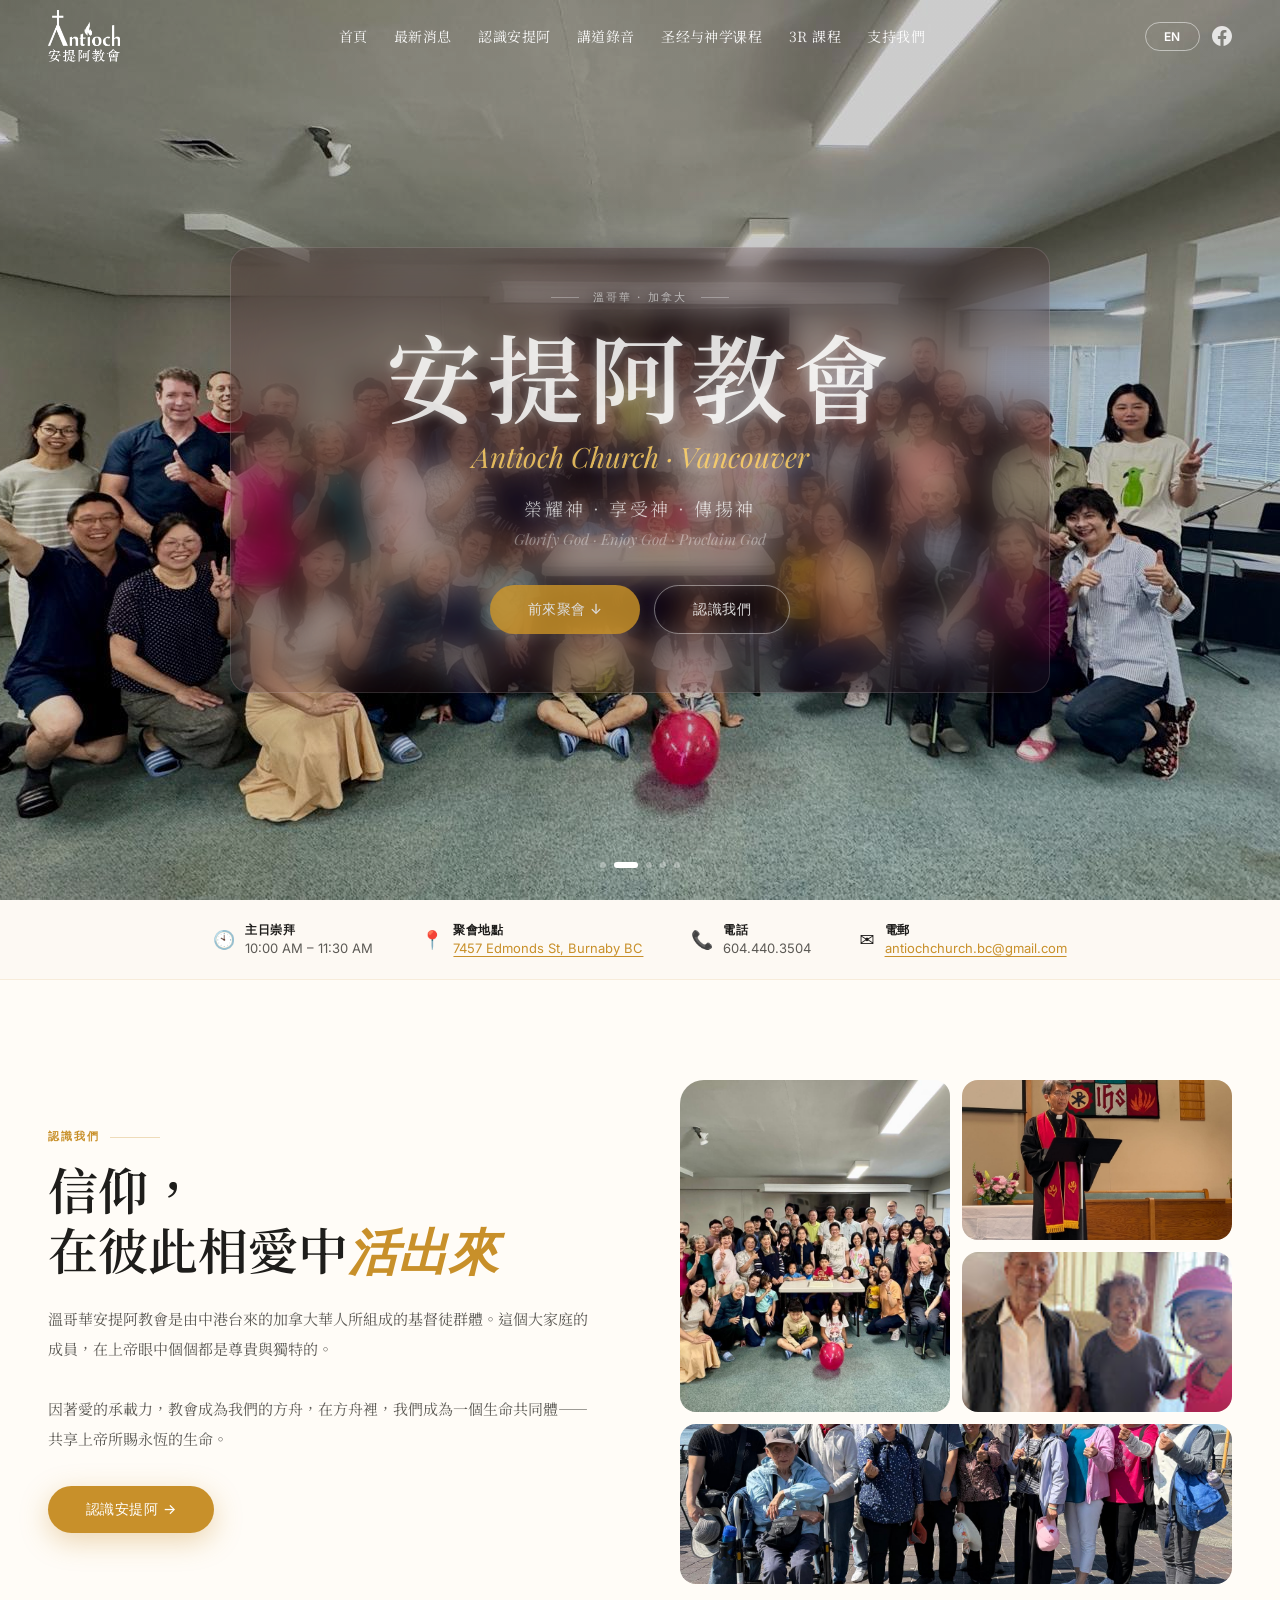
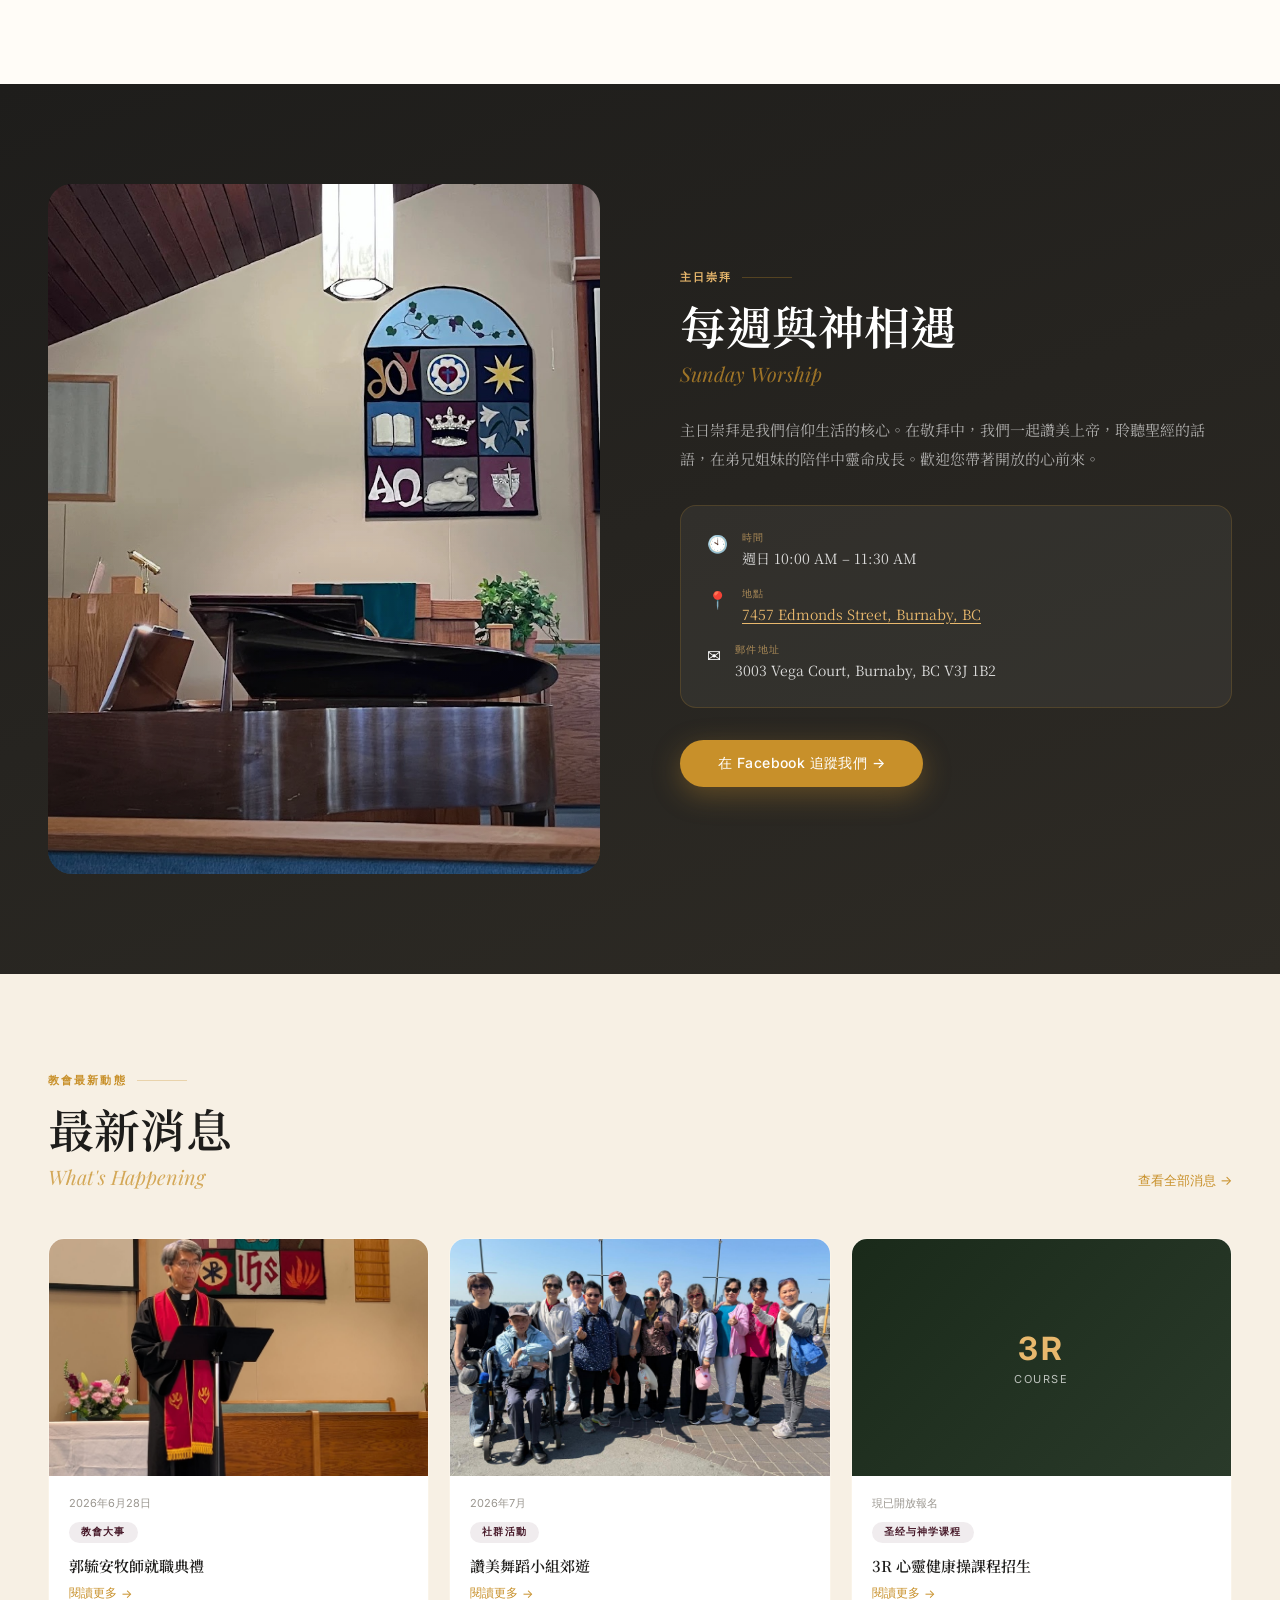
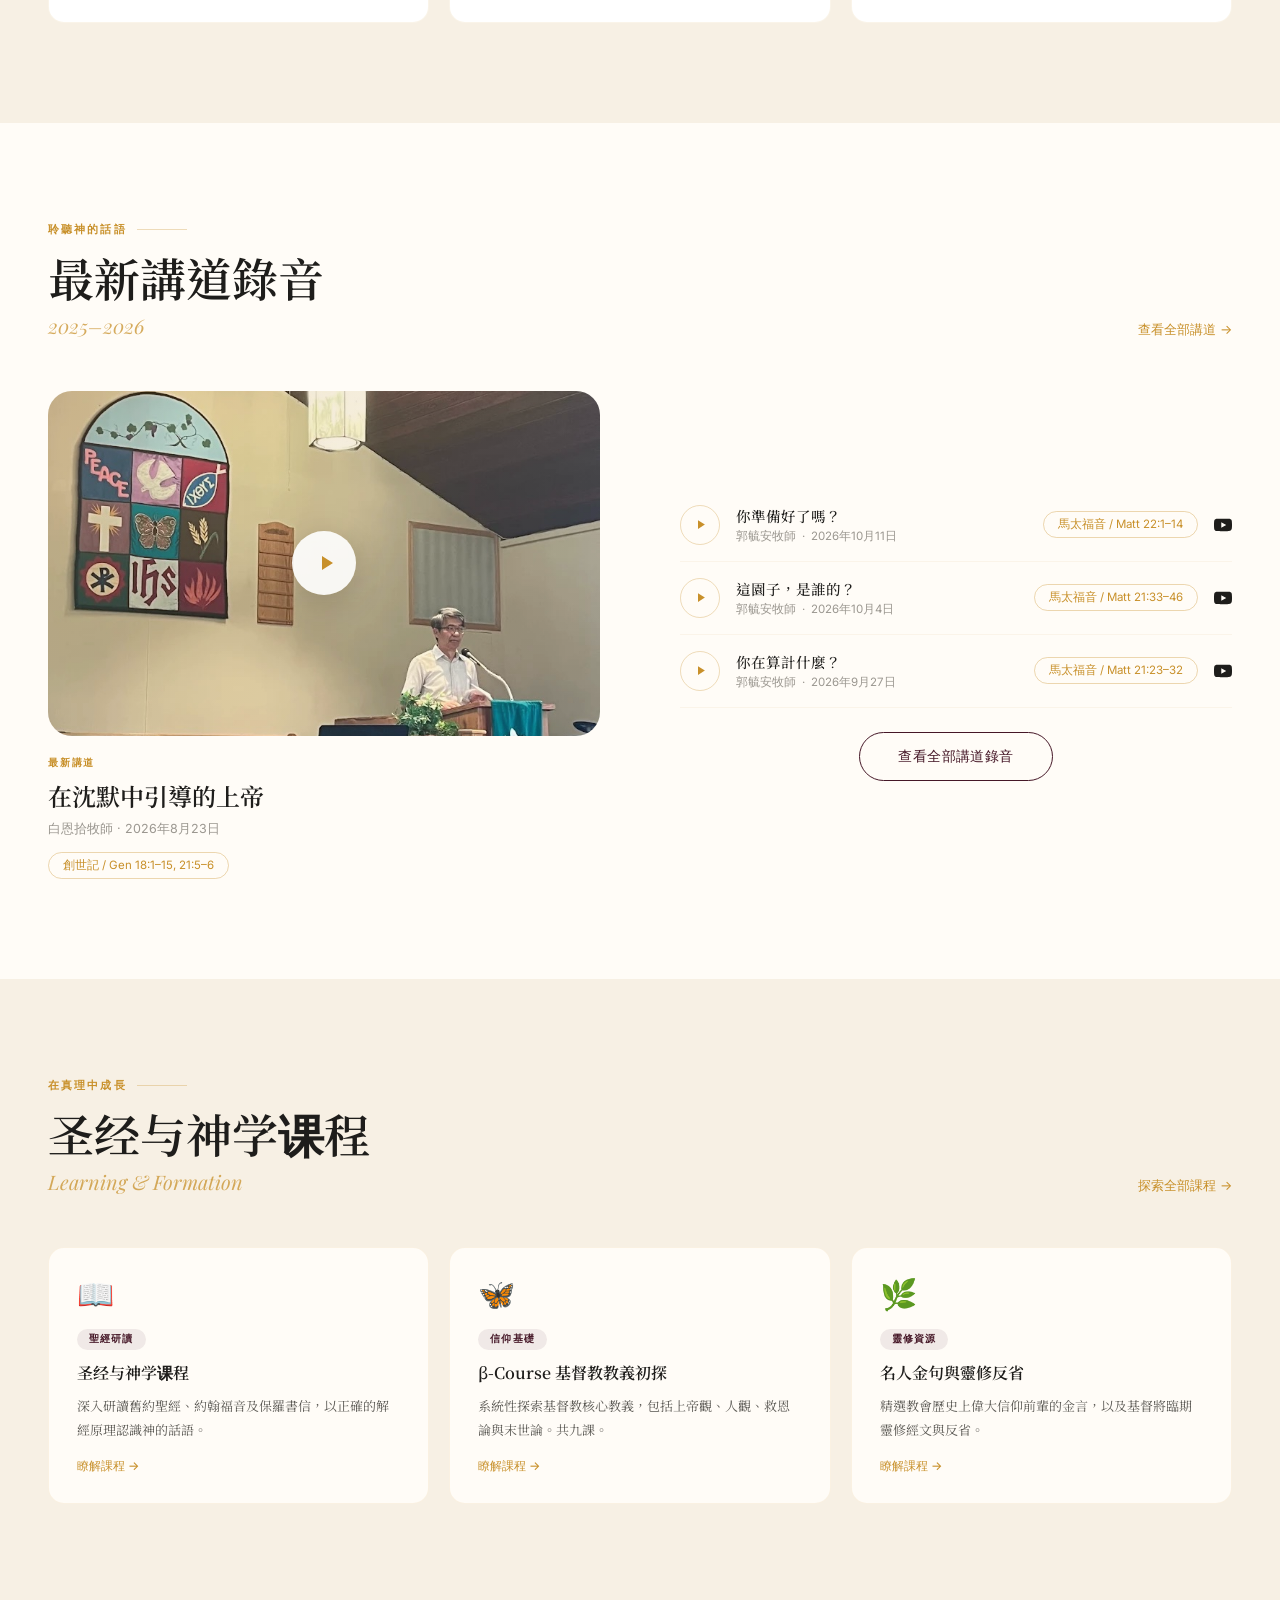
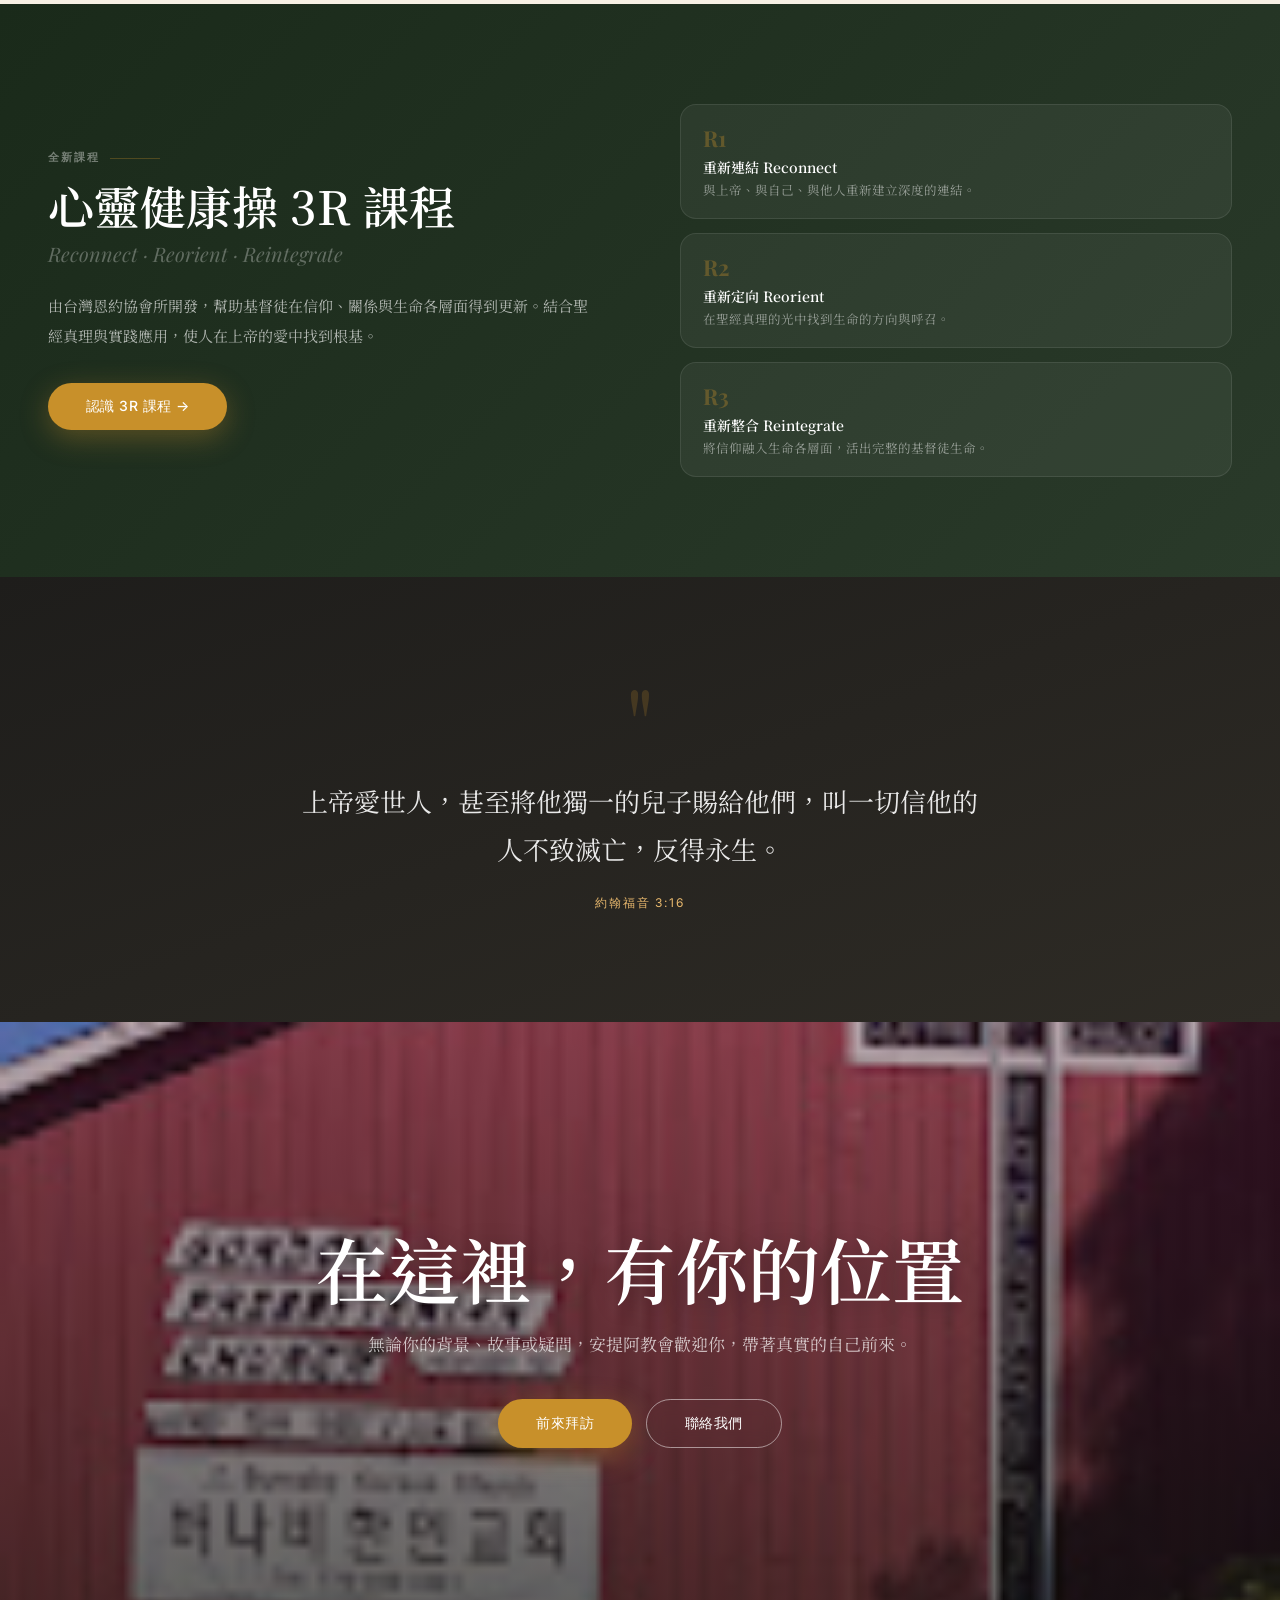
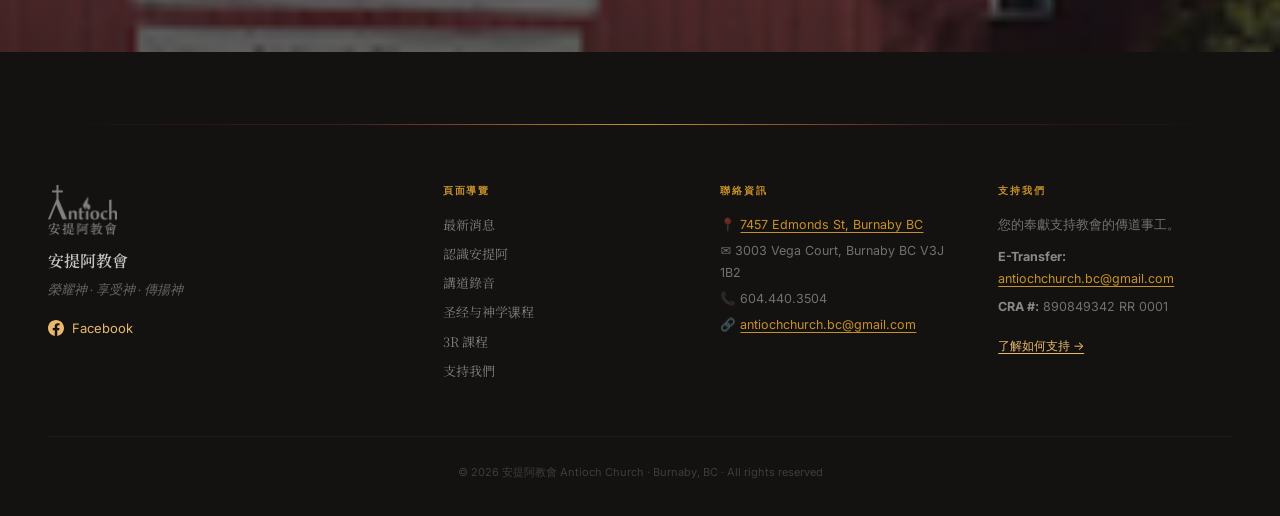
==== commit 37f09cd7: "Add burgundy accents to church homepage Co-authored-by: Copilot <223556219+Copilot@users.noreply.git" ====
--- a/antiochchurch/index.html
+++ b/antiochchurch/index.html
@@ -55,12 +55,19 @@
       height: 100vh;
       min-height: 600px;
       overflow: hidden;
+      --hero-image-brightness: 0.85;
+      --hero-overlay-opacity: 0.12;
+      --hero-card-blur: 15px;
+      --hero-card-opacity: 0.85;
+      --hero-card-surface: rgba(var(--wine-rgb),0.24);
     }
 
     .hero-slideshow {
       position: absolute;
       inset: 0;
       z-index: 0;
+      filter: brightness(var(--hero-image-brightness));
+      transition: filter 0.4s ease;
     }
 
     .hero-slide {
@@ -75,16 +82,17 @@
 
     .hero-slide.active { opacity: 1; }
 
-    /* Dark gradient so white text is always readable */
     .hero-overlay {
       position: absolute;
       inset: 0;
       z-index: 1;
       background: linear-gradient(
         to bottom,
-        rgba(0,0,0,0.4),
-        rgba(0,0,0,0.4)
+        rgba(0,0,0,0.35),
+        rgba(0,0,0,0.35)
       );
+      opacity: var(--hero-overlay-opacity);
+      transition: opacity 0.4s ease;
     }
 
     /* Centred content over the slideshow */
@@ -107,12 +115,36 @@
       width: min(100%, 820px);
       padding: clamp(28px, 4vw, 42px) clamp(20px, 5vw, 52px)
                clamp(40px, 5vw, 58px);
-      background: rgba(255,255,255,0.06);
+      background: var(--hero-card-surface);
       border: 1px solid rgba(255,255,255,0.16);
       border-radius: 20px;
       box-shadow: 0 16px 48px rgba(0,0,0,0.14);
-      -webkit-backdrop-filter: blur(8px);
-      backdrop-filter: blur(8px);
+      opacity: var(--hero-card-opacity);
+      -webkit-backdrop-filter: blur(var(--hero-card-blur));
+      backdrop-filter: blur(var(--hero-card-blur));
+      transition:
+        background-color 0.3s ease,
+        opacity 0.4s ease,
+        backdrop-filter 0.4s ease,
+        -webkit-backdrop-filter 0.4s ease;
+    }
+
+    .hero:has(.hero-copy:hover),
+    .hero:has(.hero-copy:focus-within) {
+      --hero-image-brightness: 0.55;
+      --hero-overlay-opacity: 0.12;
+      --hero-card-blur: 24px;
+      --hero-card-opacity: 1;
+      --hero-card-surface: rgba(var(--wine-rgb),0.62);
+    }
+
+    @media (hover: hover) and (pointer: fine) {
+      .hero:hover:not(:has(.hero-copy:hover)):not(:has(.hero-copy:focus-within)) {
+        --hero-image-brightness: 1;
+        --hero-overlay-opacity: 0;
+        --hero-card-blur: 4px;
+        --hero-card-opacity: 0.4;
+      }
     }
 
     .hero-eyebrow {
@@ -692,7 +724,11 @@
       content: '';
       position: absolute;
       inset: 0;
-      background: linear-gradient(to bottom, rgba(18,16,12,0.50), rgba(18,16,12,0.65));
+      background: linear-gradient(
+        to bottom,
+        rgba(var(--wine-rgb),0.38),
+        rgba(18,16,12,0.68)
+      );
     }
 
     .invitation-content {
--- a/antiochchurch/css/main.css
+++ b/antiochchurch/css/main.css
@@ -29,6 +29,9 @@
   --gold-lt:    #E8B86D;
   --gold-pale:  rgba(200, 144, 42, 0.10);
   --gold-glow:  rgba(200, 144, 42, 0.35);
+  --wine:       #451727;
+  --wine-rgb:   69, 23, 39;
+  --wine-pale:  rgba(69, 23, 39, 0.08);
 
   /* Surface colours */
   --cream:      #FDF9F3;
@@ -246,8 +249,8 @@
   text-transform: uppercase;
   padding: 4px 12px;
   border-radius: 20px;
-  background: var(--gold-pale);
-  color: var(--gold);
+  background: var(--wine-pale);
+  color: var(--wine);
   margin-bottom: 12px;
 }
 
@@ -357,6 +360,13 @@
   background: rgba(200,144,42,0.08);
 }
 
+.nav.scrolled .nav-links a:hover,
+.nav.scrolled .nav-links a:focus-visible,
+.nav.scrolled .nav-links a.active {
+  color: var(--wine) !important;
+  background: var(--wine-pale);
+}
+
 /* Right-side controls */
 .nav-right {
   display: flex;
@@ -444,7 +454,8 @@
   transition: color 0.2s;
 }
 
-.mobile-menu a:hover { color: var(--gold); }
+.mobile-menu a:hover,
+.mobile-menu a:focus-visible { color: var(--wine); }
 
 
 /* ── 6. FOOTER ─────────────────────────────────────────────── */
@@ -462,7 +473,7 @@
 
 .footer-rule {
   height: 1px;
-  background: linear-gradient(90deg, transparent, var(--gold), transparent);
+  background: linear-gradient(90deg, transparent, var(--wine), var(--gold), var(--wine), transparent);
   margin-bottom: 60px;
 }
 
@@ -605,12 +616,12 @@
 
 /* Gold outline on light backgrounds */
 .btn--outline {
-  border: 1.5px solid var(--gold);
-  color: var(--gold);
+  border: 1.5px solid var(--wine);
+  color: var(--wine);
 }
 
 .btn--outline:hover {
-  background: var(--gold);
+  background: var(--wine);
   color: white;
 }
 
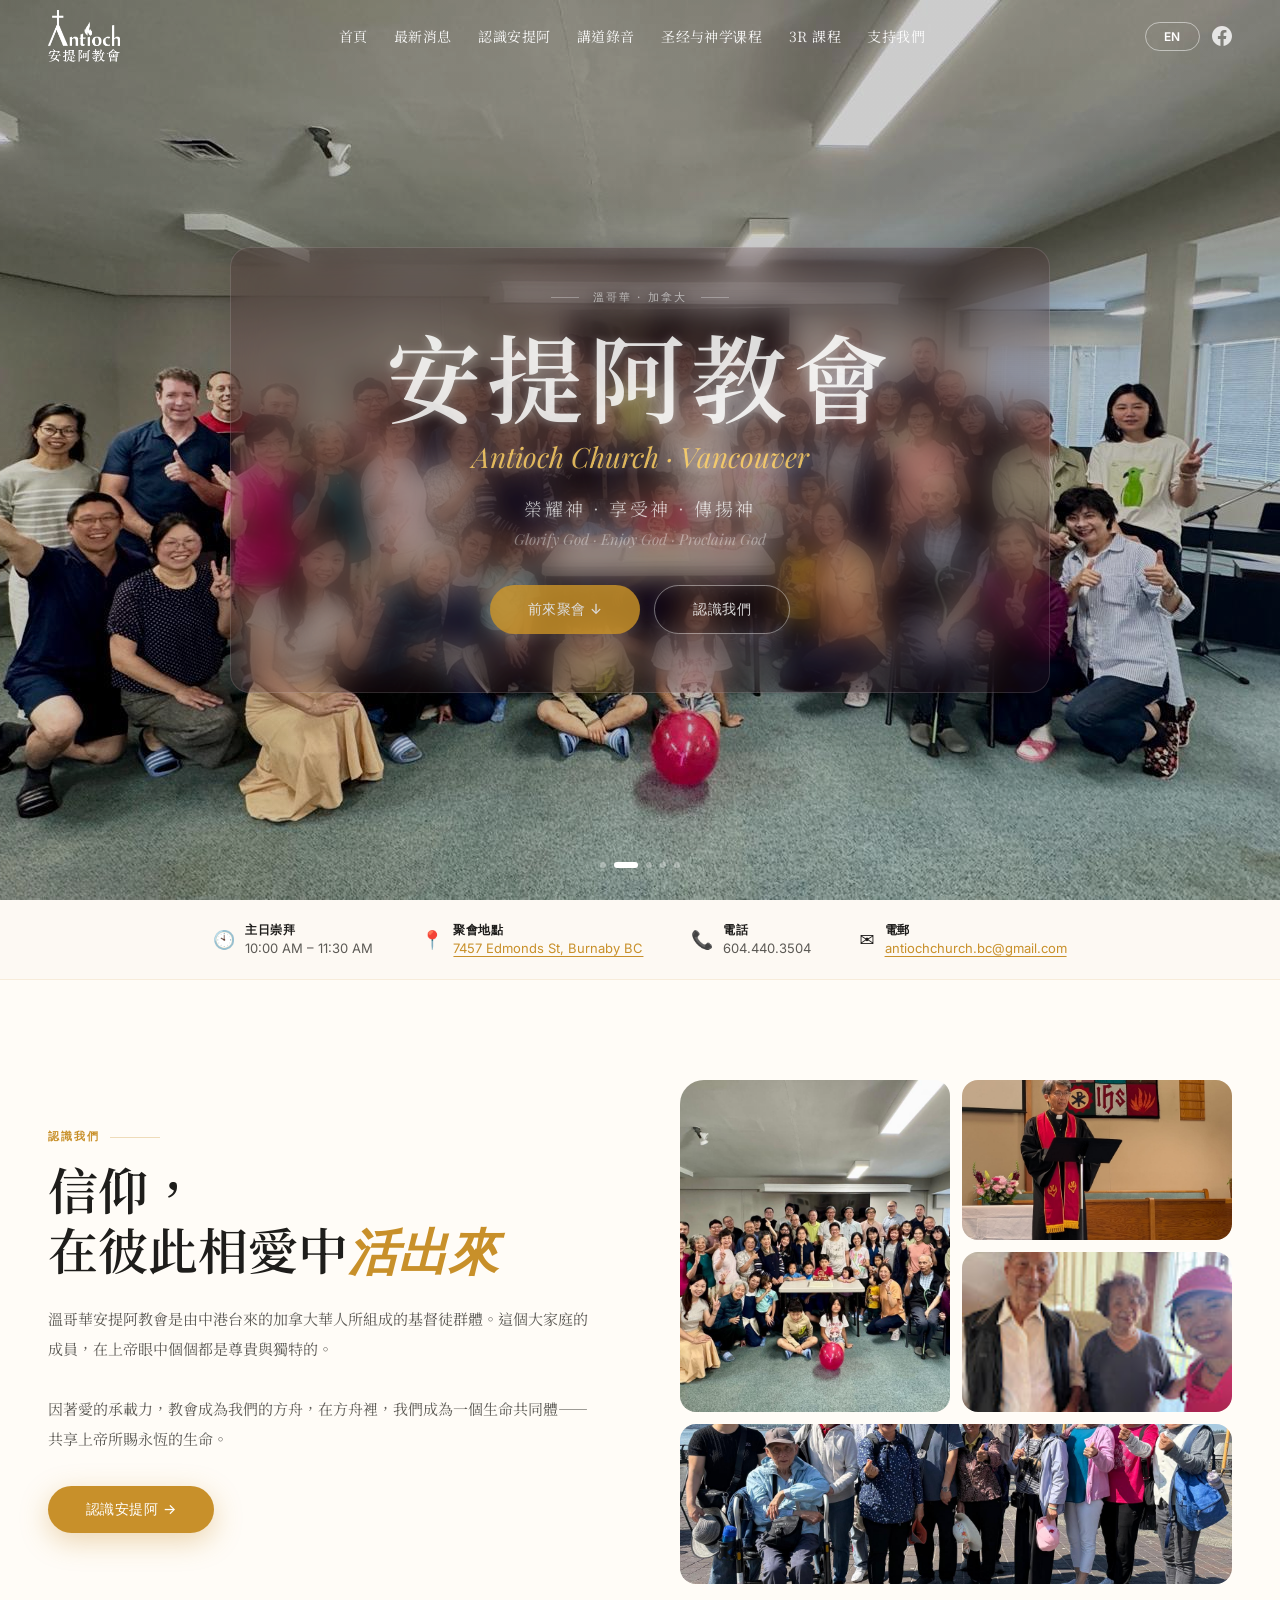
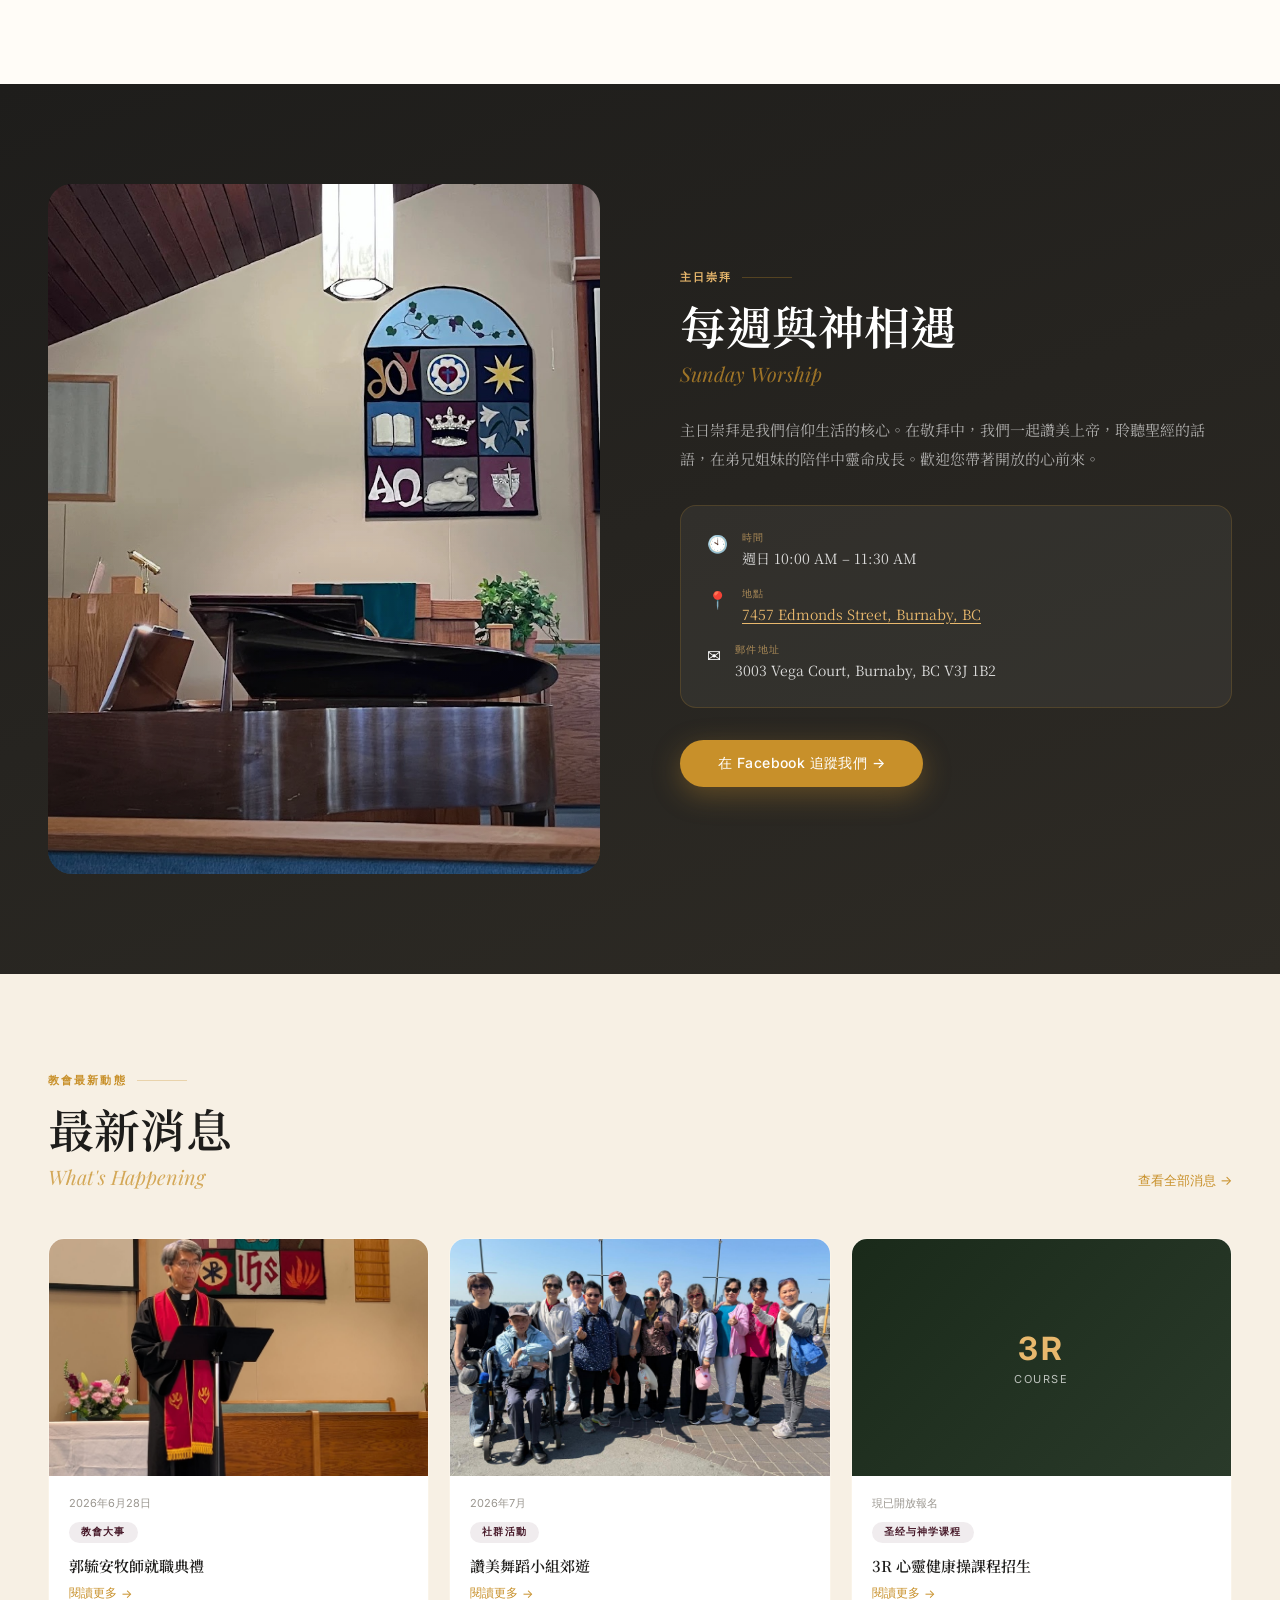
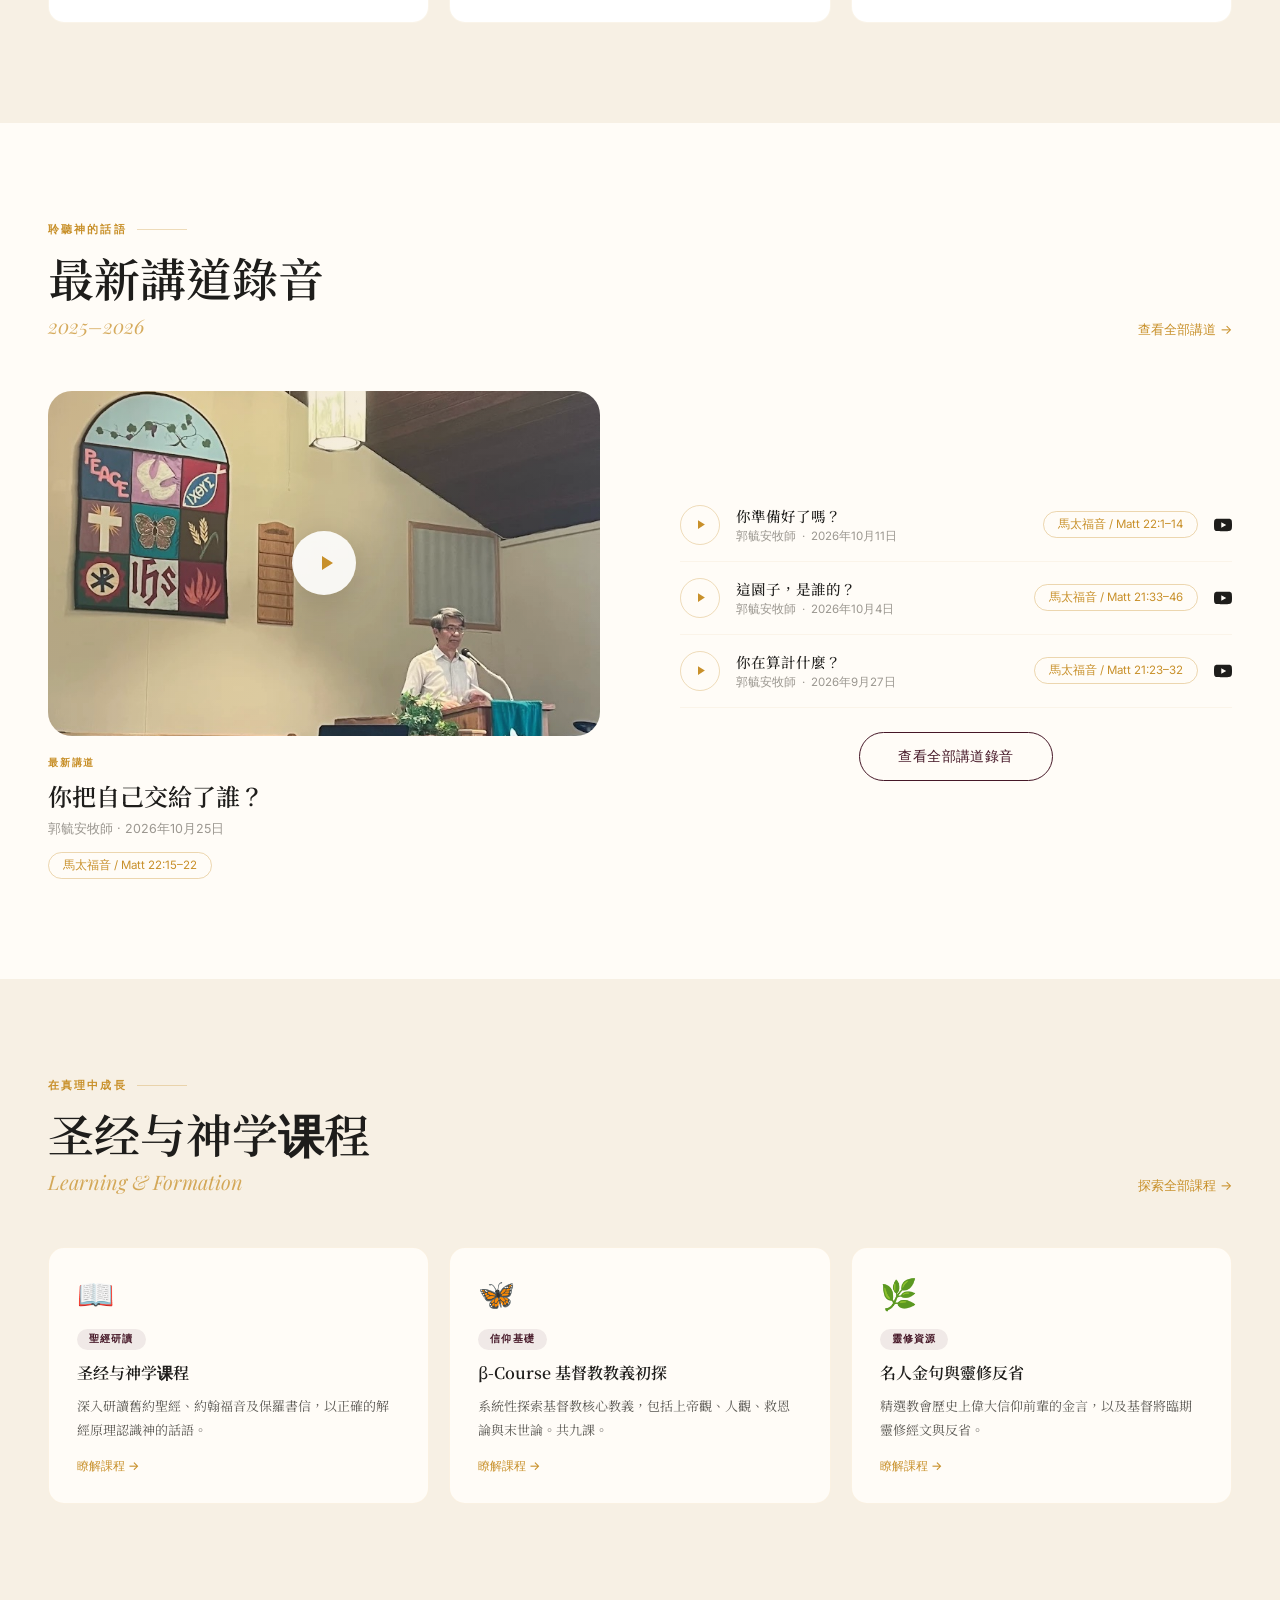
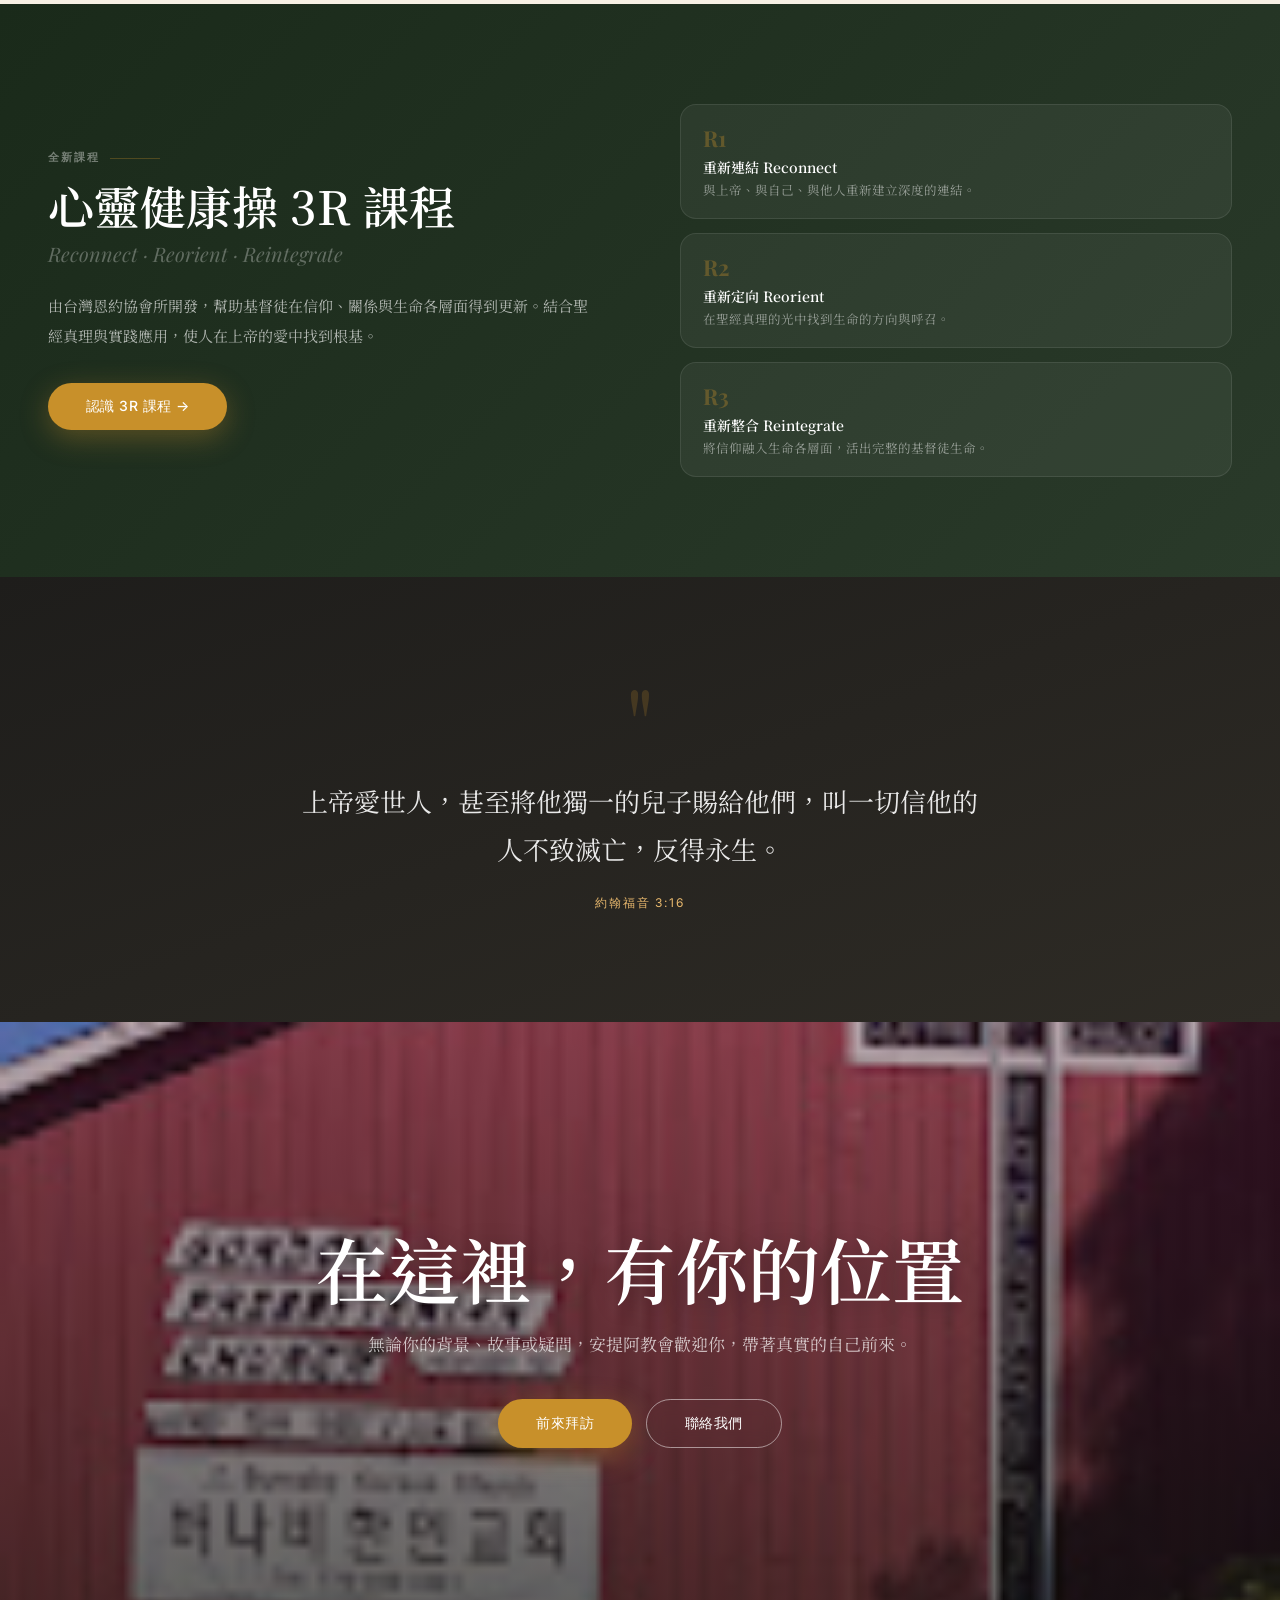
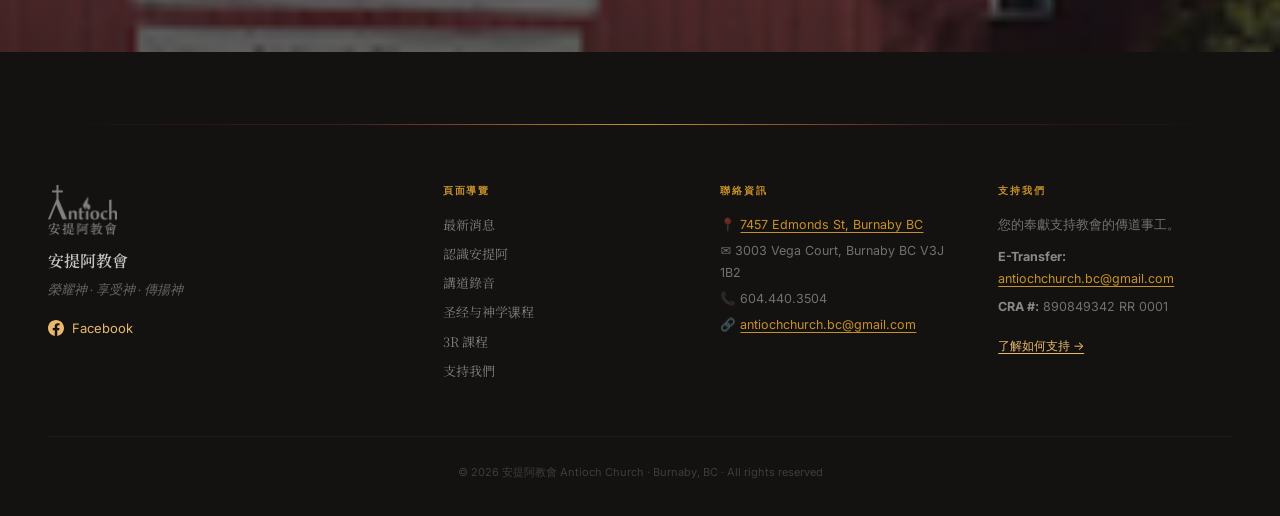
==== commit 1e9725e7: "Update homepage recent sermons Co-authored-by: Copilot <223556219+Copilot@users.noreply.github.com>" ====
--- a/antiochchurch/index.html
+++ b/antiochchurch/index.html
@@ -1150,8 +1150,8 @@
       <!-- Featured sermon image with play button -->
       <div>
         <div class="sf-img">
-          <img src="images/sermon.jpeg" alt="Latest Sermon"/>
-          <button class="sf-play" onclick="playSermon(0)" aria-label="Play latest sermon">
+          <img src="images/sermon.jpeg" alt="Latest sermon: To whom have you entrusted yourself?"/>
+          <button class="sf-play" onclick="openSermon(0)" aria-label="Play latest sermon: To whom have you entrusted yourself?">
             <svg viewBox="0 0 24 24"><path d="M8 5v14l11-7z"/></svg>
           </button>
         </div>
@@ -1161,14 +1161,14 @@
             <span data-zh>最新講道</span><span data-en>Latest Message</span>
           </div>
           <div style="font-family:var(--zh);font-size:clamp(17px,2.2vw,24px);font-weight:600;color:var(--charcoal);line-height:1.3;margin-bottom:10px">
-            <span data-zh>在沈默中引導的上帝</span>
-            <span data-en>God Who Guides in Silence</span>
+            <span data-zh>你把自己交給了誰？</span>
+            <span data-en>To Whom Have You Entrusted Yourself?</span>
           </div>
           <div style="font-family:var(--sans);font-size:12.5px;color:var(--light);margin-bottom:14px">
-            <span data-zh>白恩拾牧師 · 2026年8月23日</span>
-            <span data-en>Pastor Victor Pai · August 23, 2026</span>
+            <span data-zh>郭毓安牧師 · 2026年10月25日</span>
+            <span data-en>Pastor Andy Guo · October 25, 2026</span>
           </div>
-          <div class="scripture-badge">創世記 / Gen 18:1–15, 21:5–6</div>
+          <div class="scripture-badge">馬太福音 / Matt 22:15–22</div>
         </div>
       </div>
 
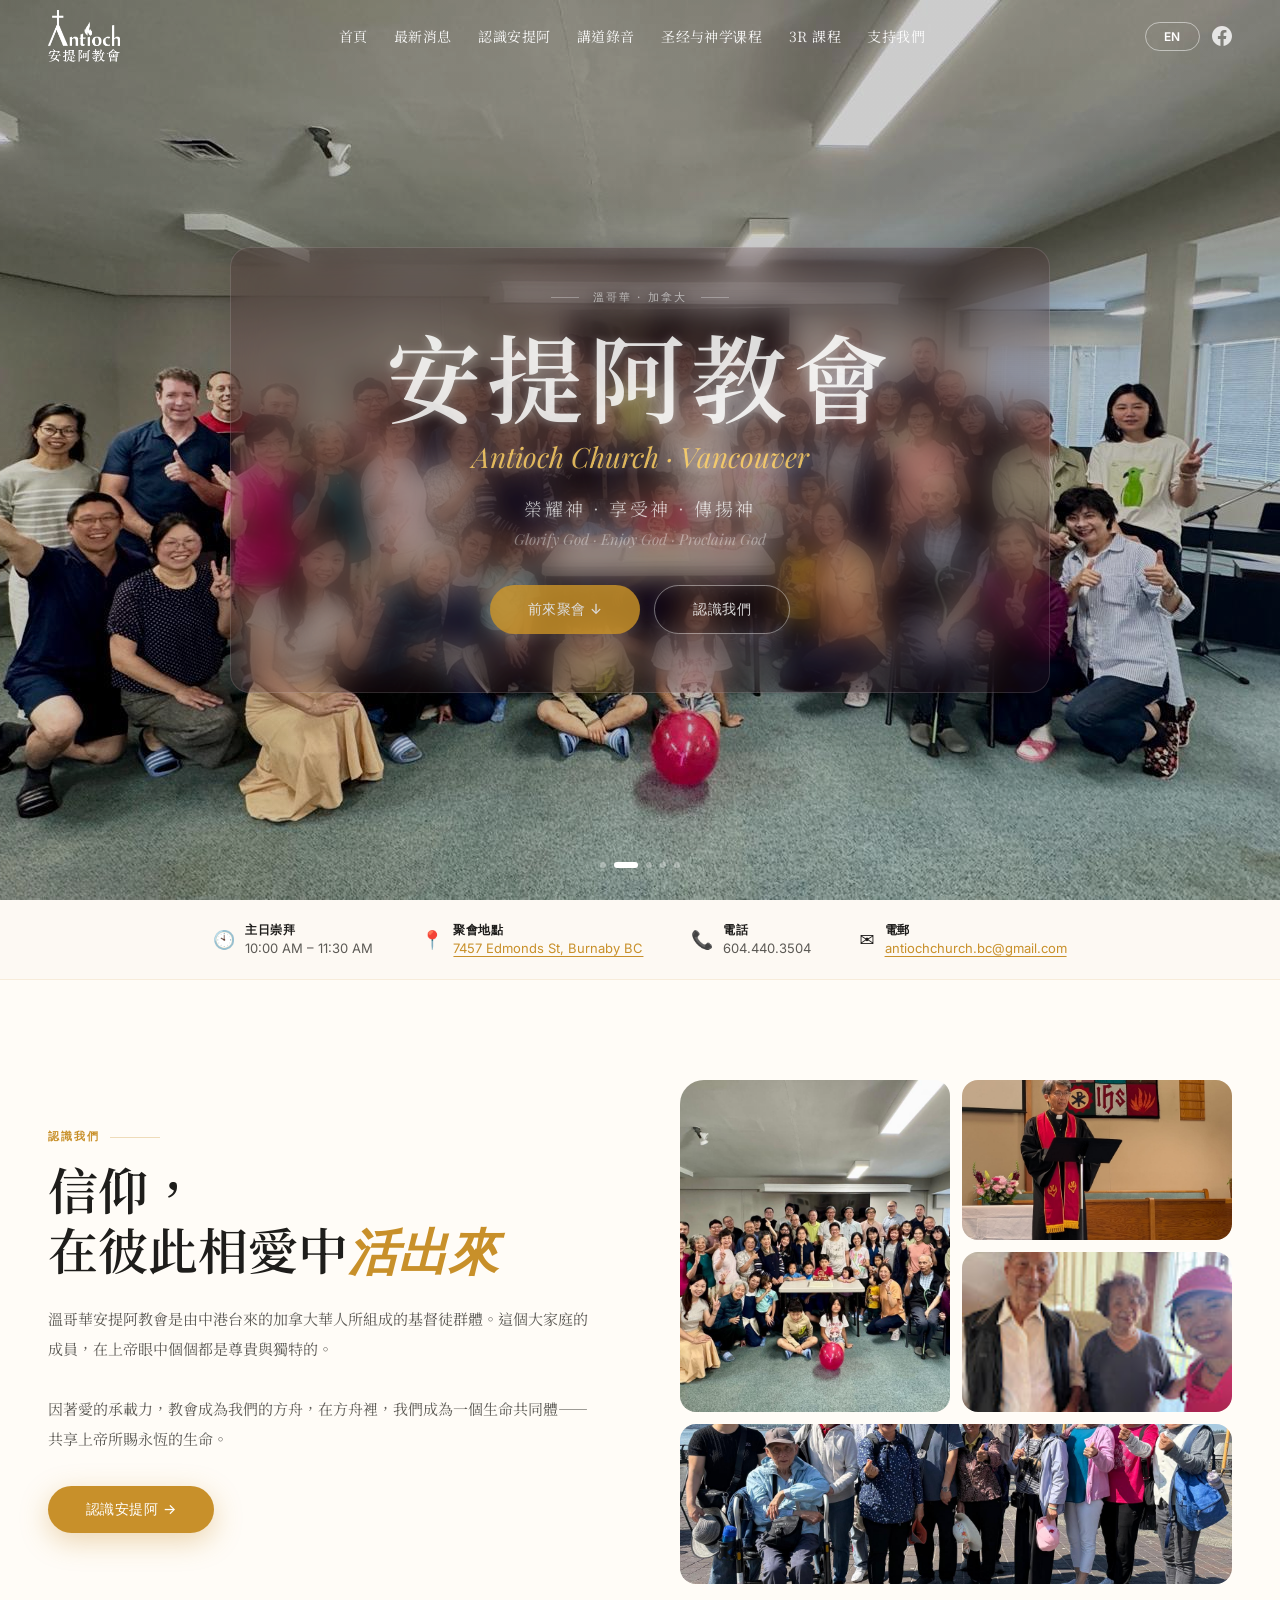
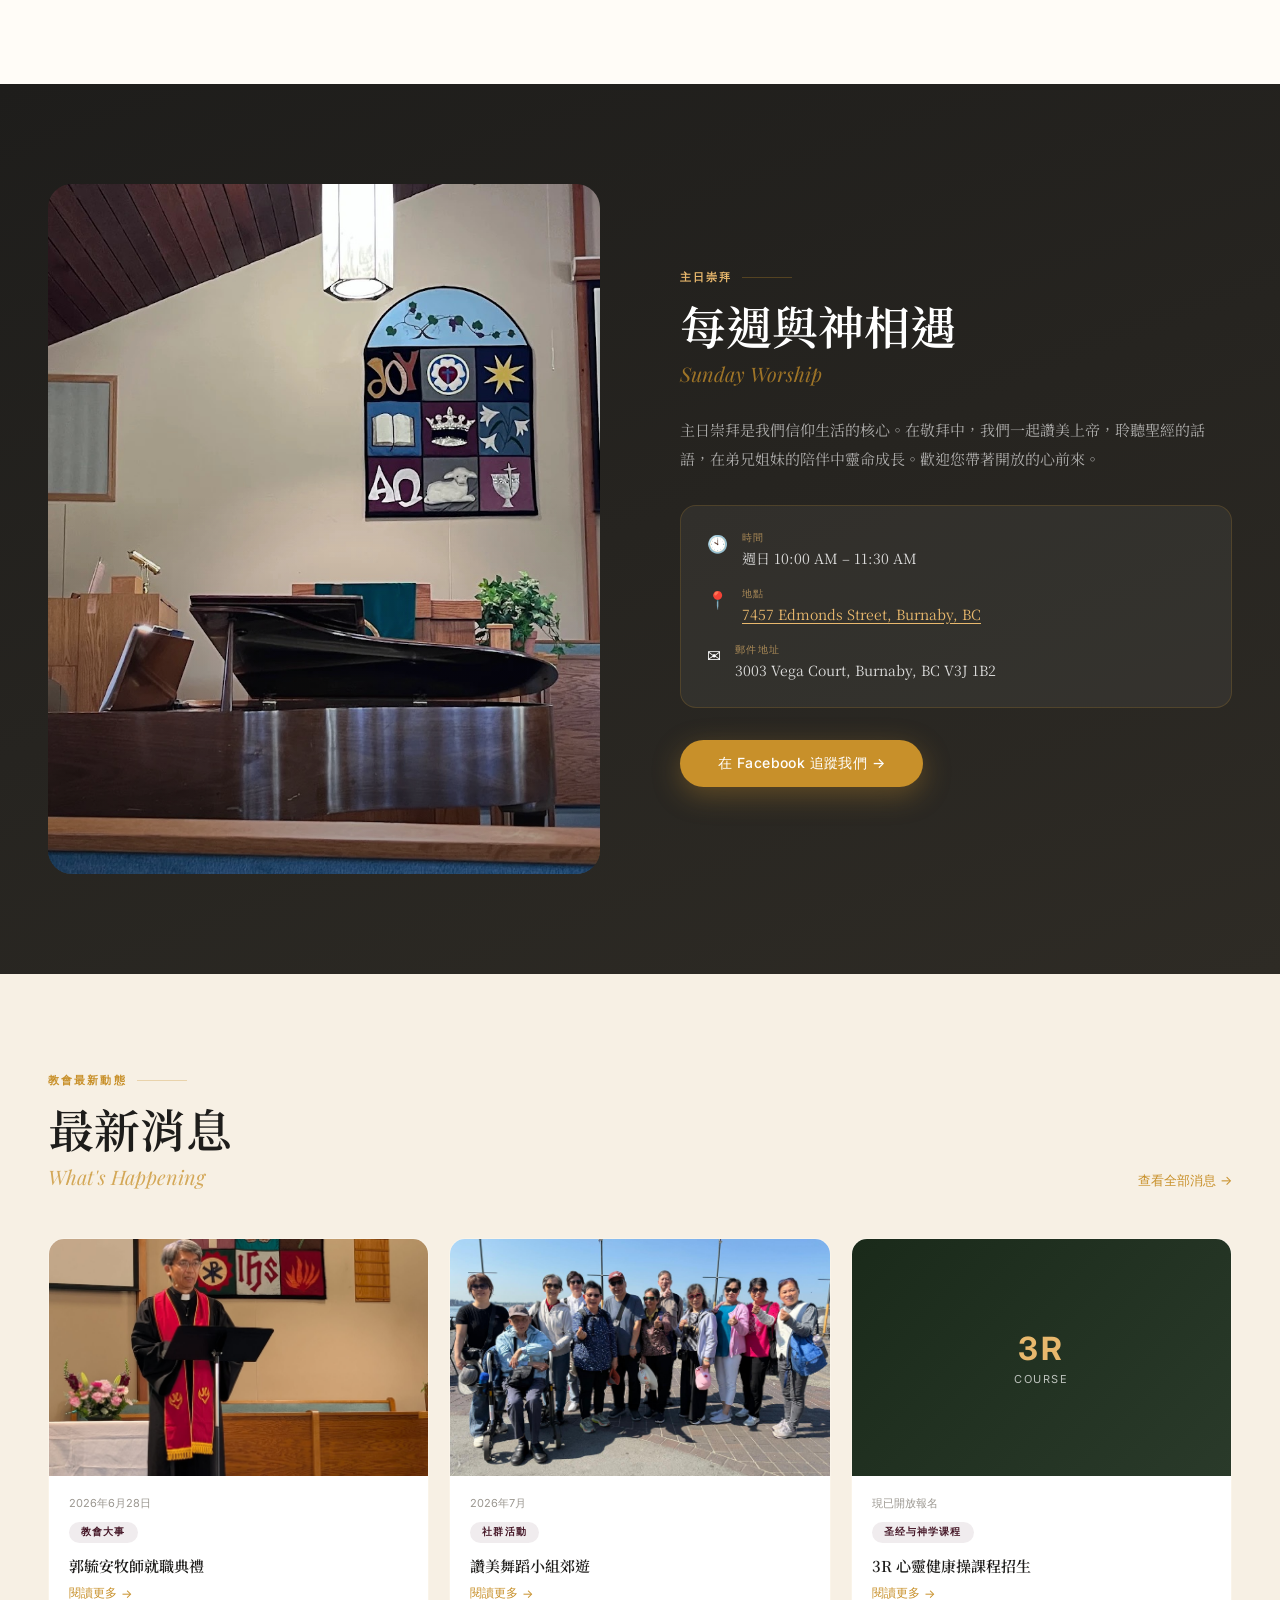
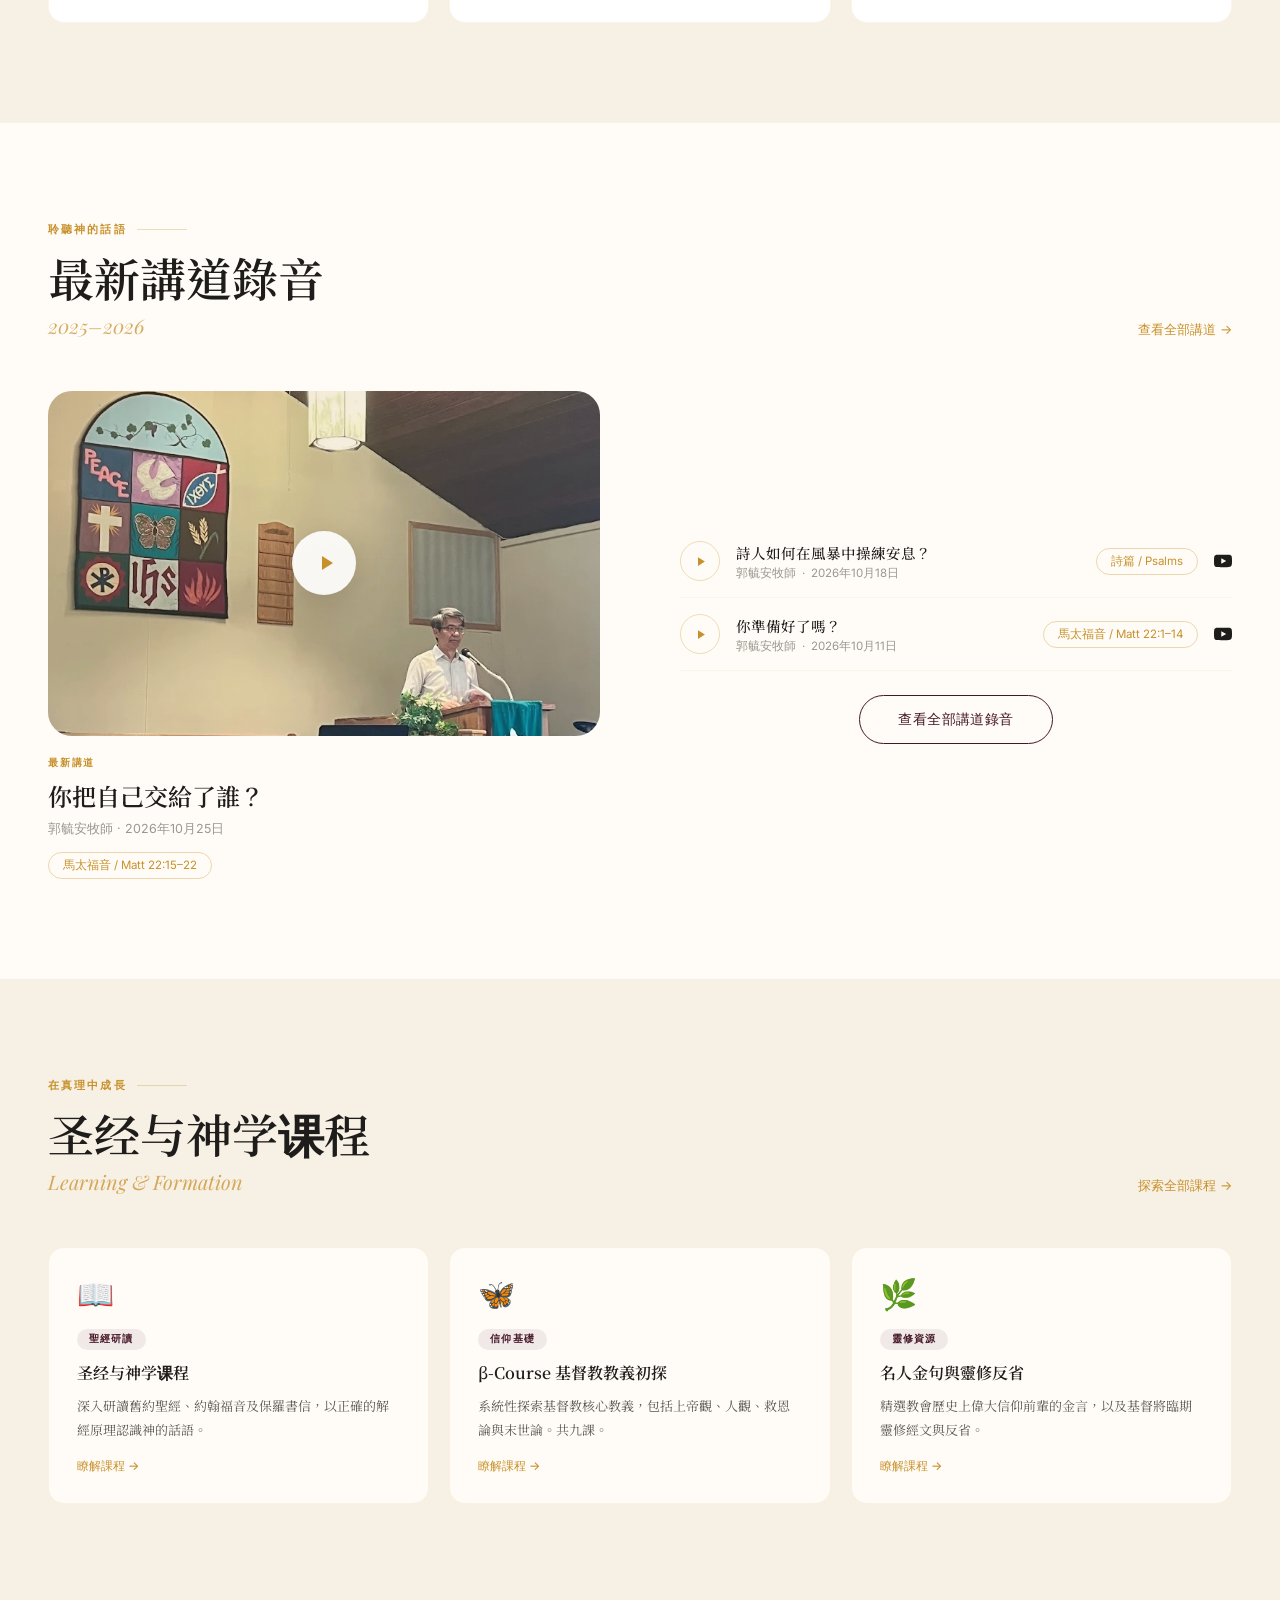
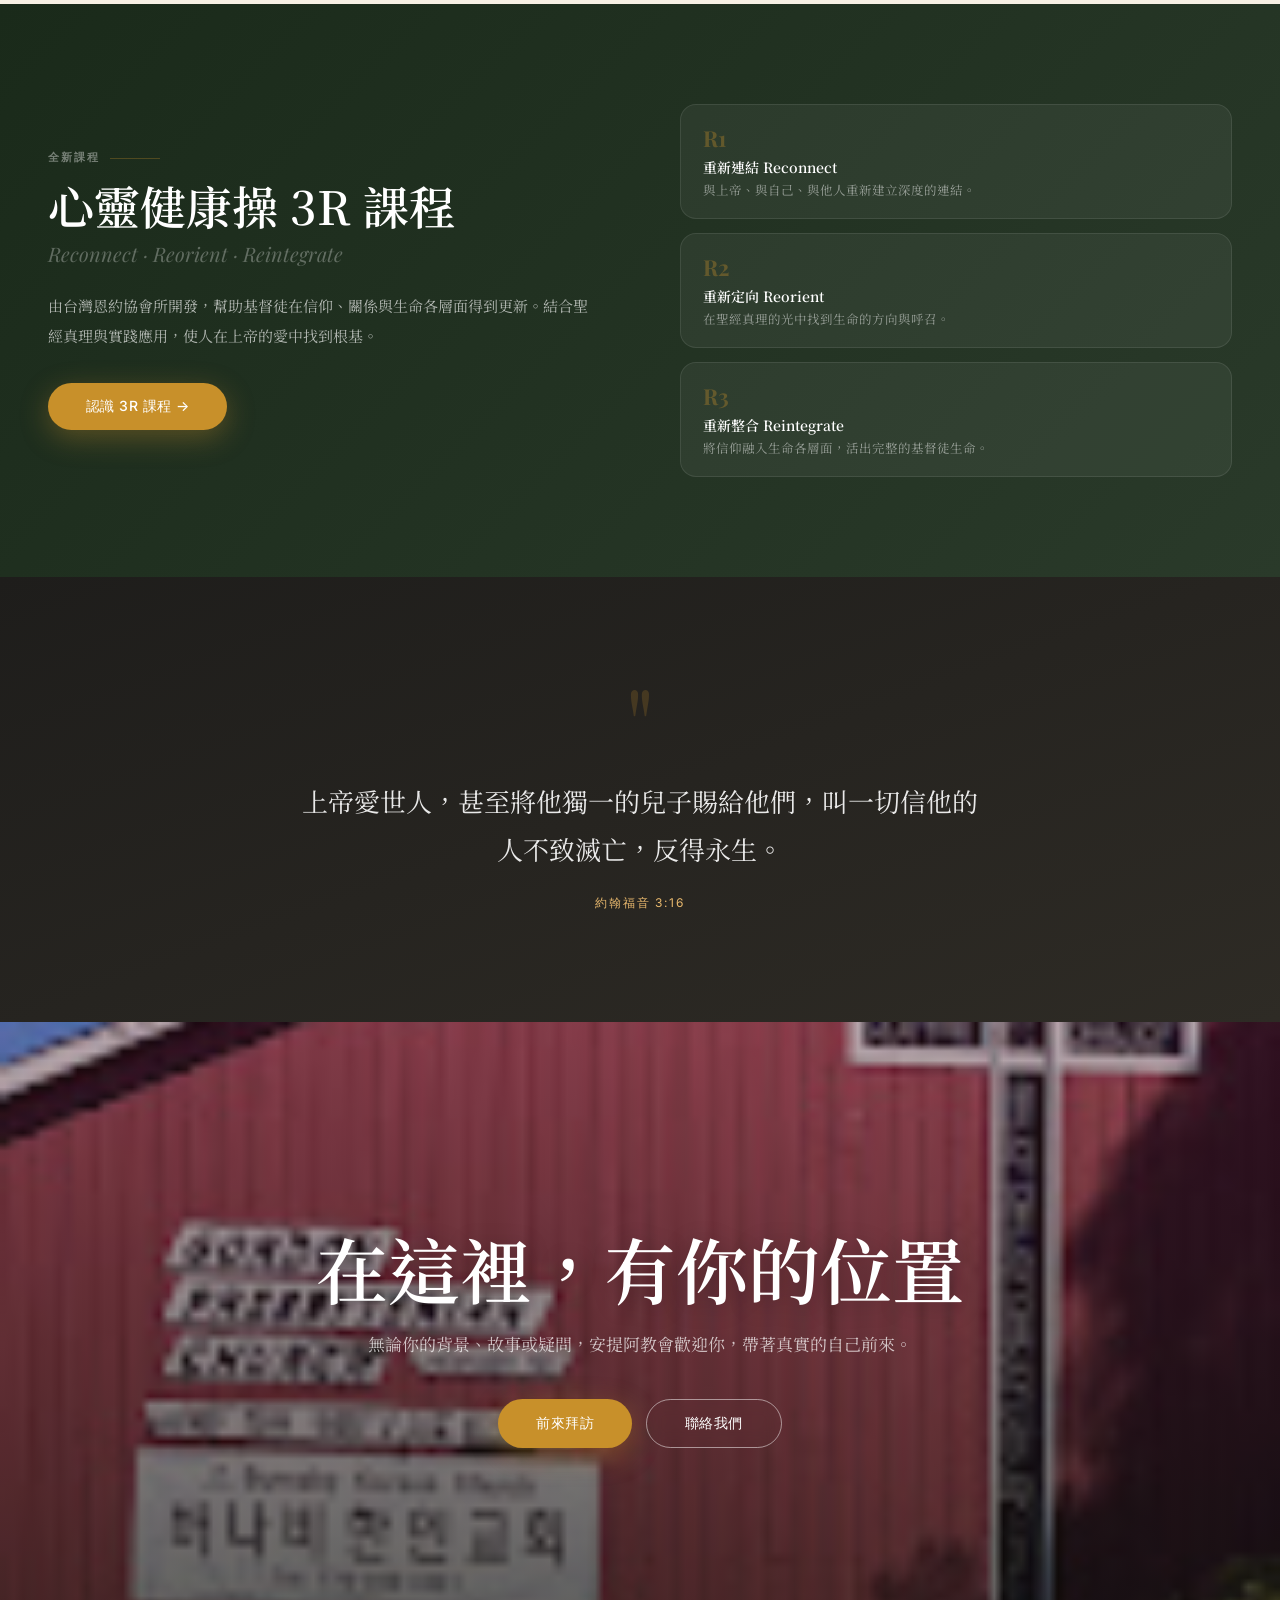
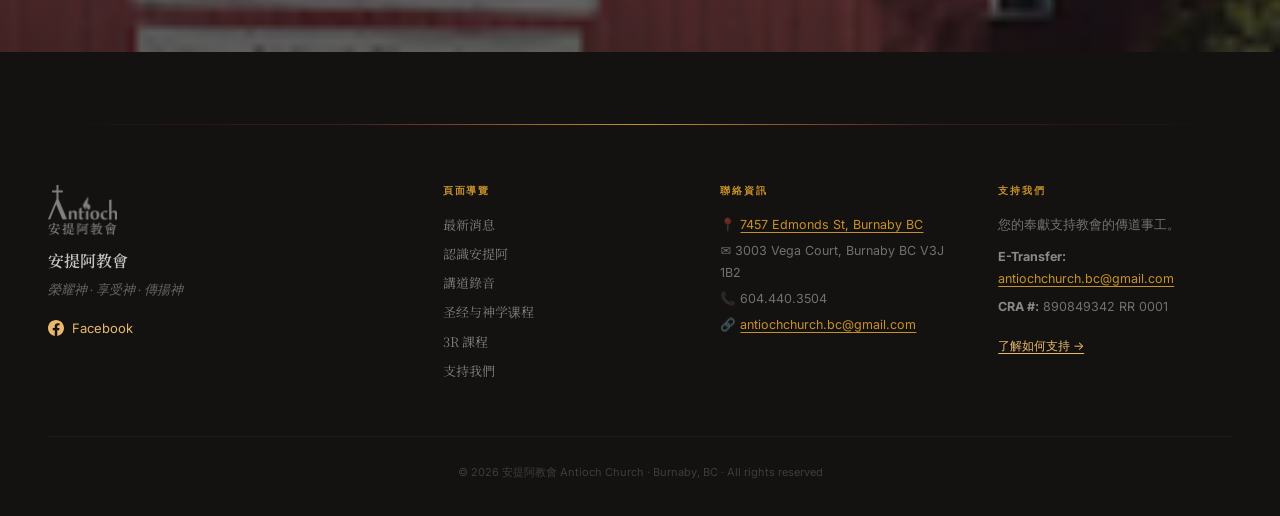
==== commit 3537a1e5: "Add Oct 18 sermon and feature recent three Co-authored-by: Copilot <223556219+Copilot@users.noreply." ====
--- a/antiochchurch/index.html
+++ b/antiochchurch/index.html
@@ -1130,7 +1130,7 @@
 
 
 <!-- ============================================================
-     SERMON PREVIEW — Featured + 3 rows; full archive at /sermons
+     SERMON PREVIEW — Featured + 2 rows; full archive at /sermons
      ============================================================ -->
 <section class="section section--paper">
   <div class="container">
@@ -1172,7 +1172,7 @@
         </div>
       </div>
 
-      <!-- Recent sermon list (3 sermons, skipping the featured one) -->
+      <!-- Two more recent sermons, after the featured one -->
       <div>
         <div id="sermon-preview-list"></div>
         <div style="margin-top:24px;text-align:center">
@@ -1469,16 +1469,16 @@
 
 
   /* ── SERMON PREVIEW LIST ───────────────────────────────── */
-  // Show 3 sermons, skipping index 0 (the featured sermon above)
+  // Show the next 2 sermons after the featured sermon above.
   const previewContainer = document.getElementById('sermon-preview-list');
-  buildSermonList(previewContainer, 3, 1);
+  buildSermonList(previewContainer, 2, 1);
 
   // Re-render sermon list when language switches
   // (sermon titles are in the JS data, not the HTML)
   const originalToggle = window.toggleLang;
   window.toggleLang = function() {
     originalToggle();
-    buildSermonList(previewContainer, 3, 1);
+    buildSermonList(previewContainer, 2, 1);
   };
 </script>
 
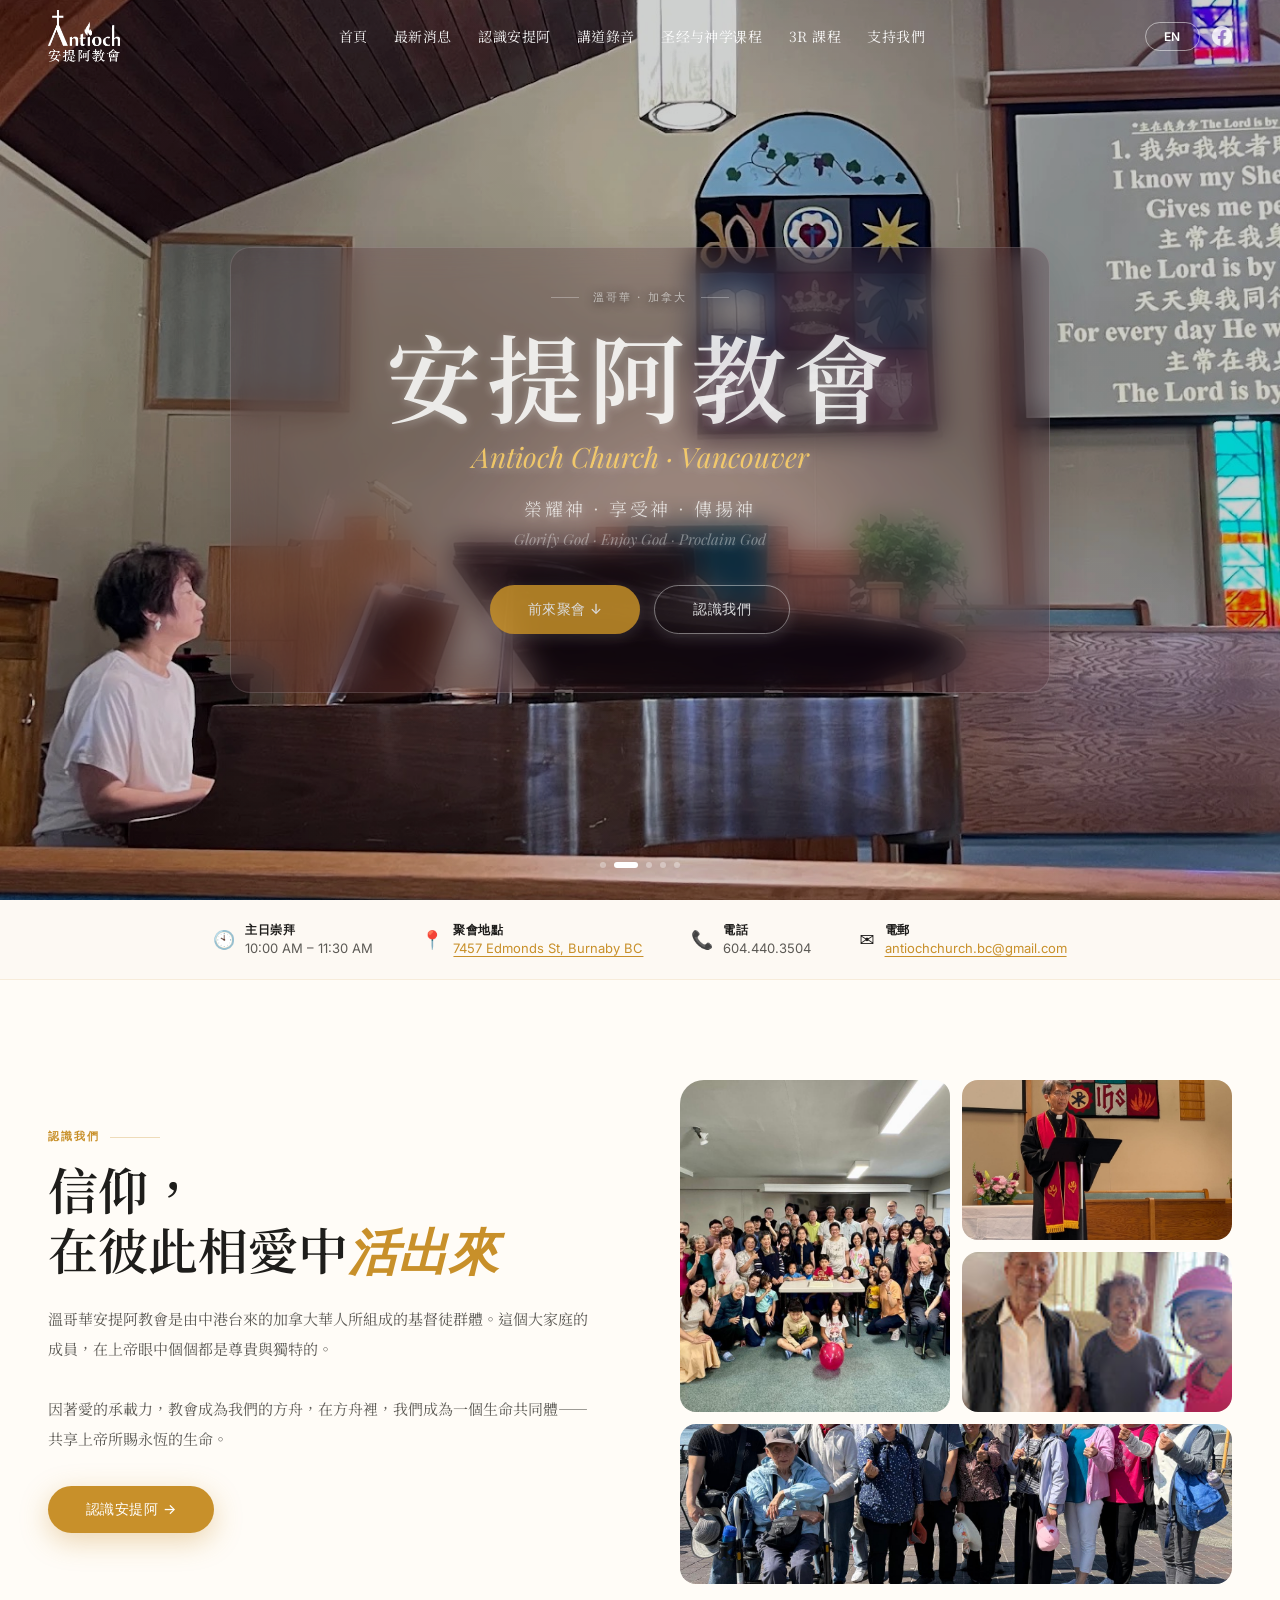
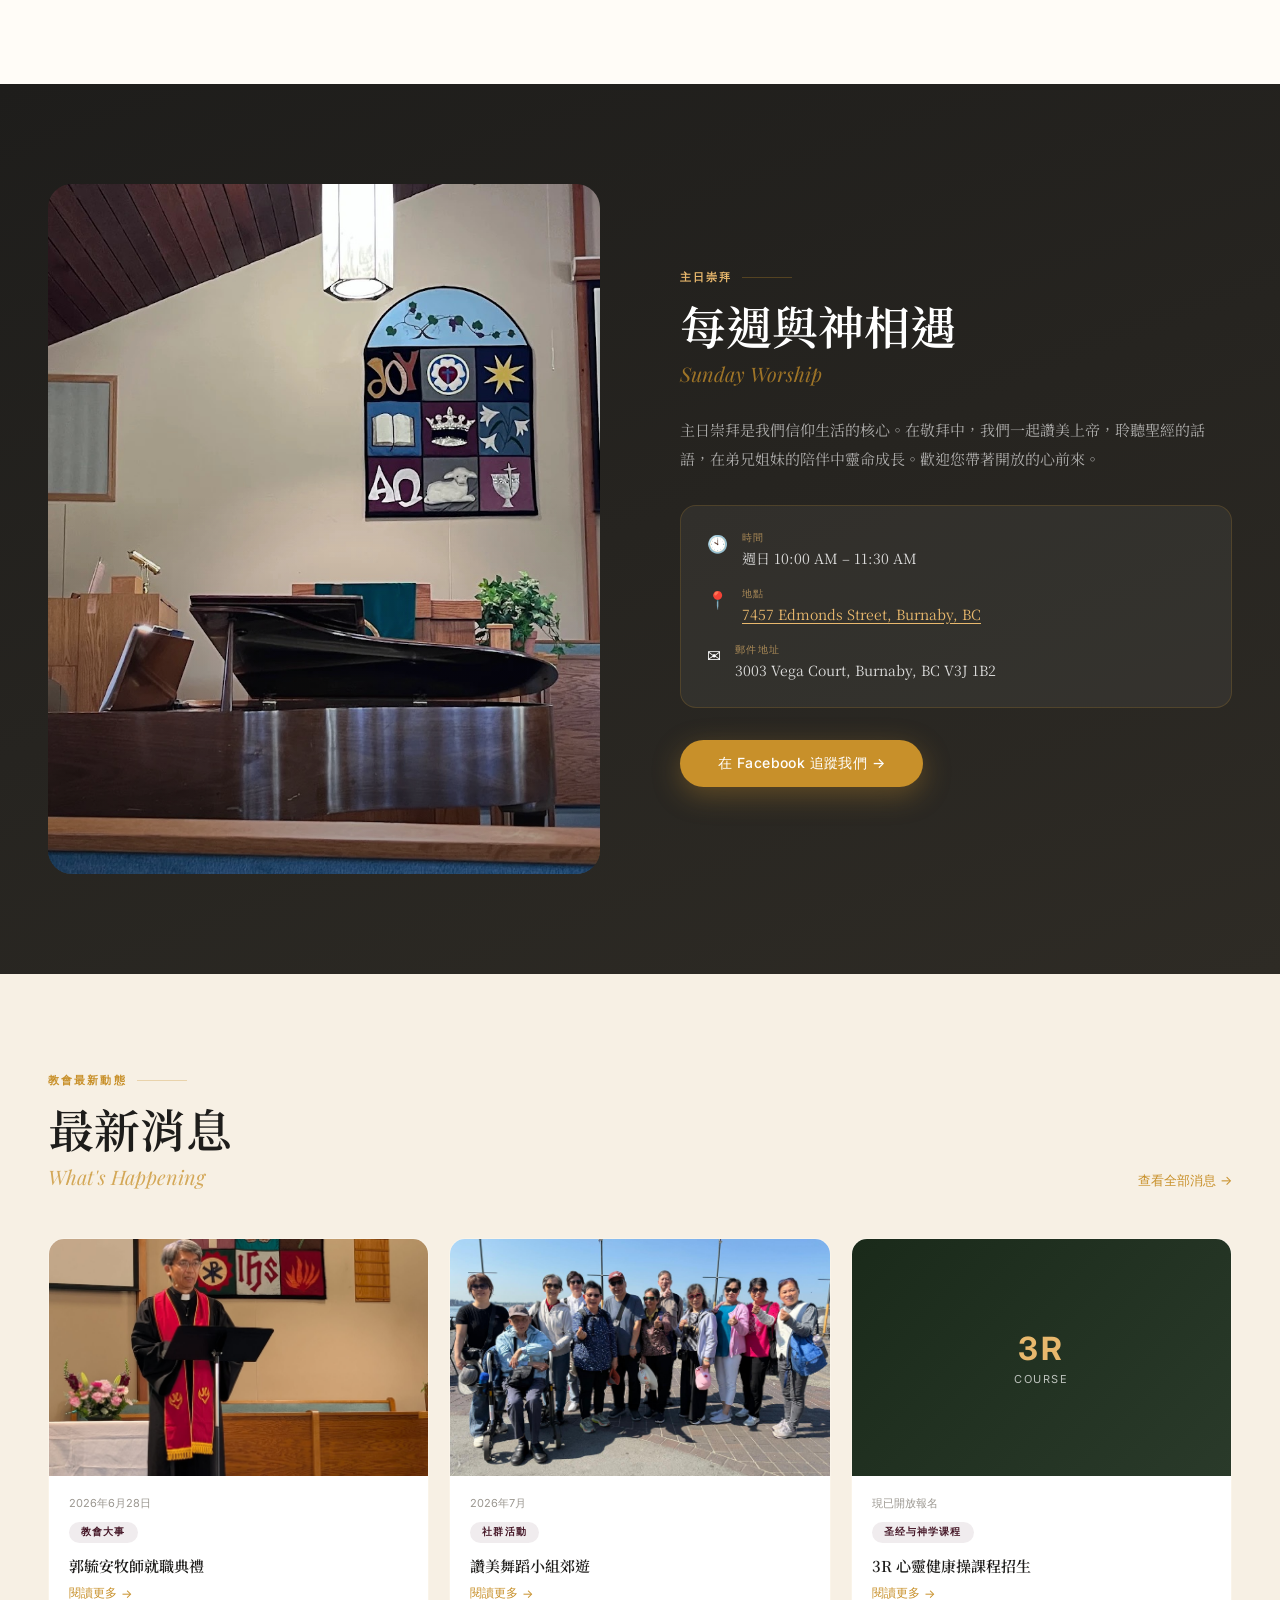
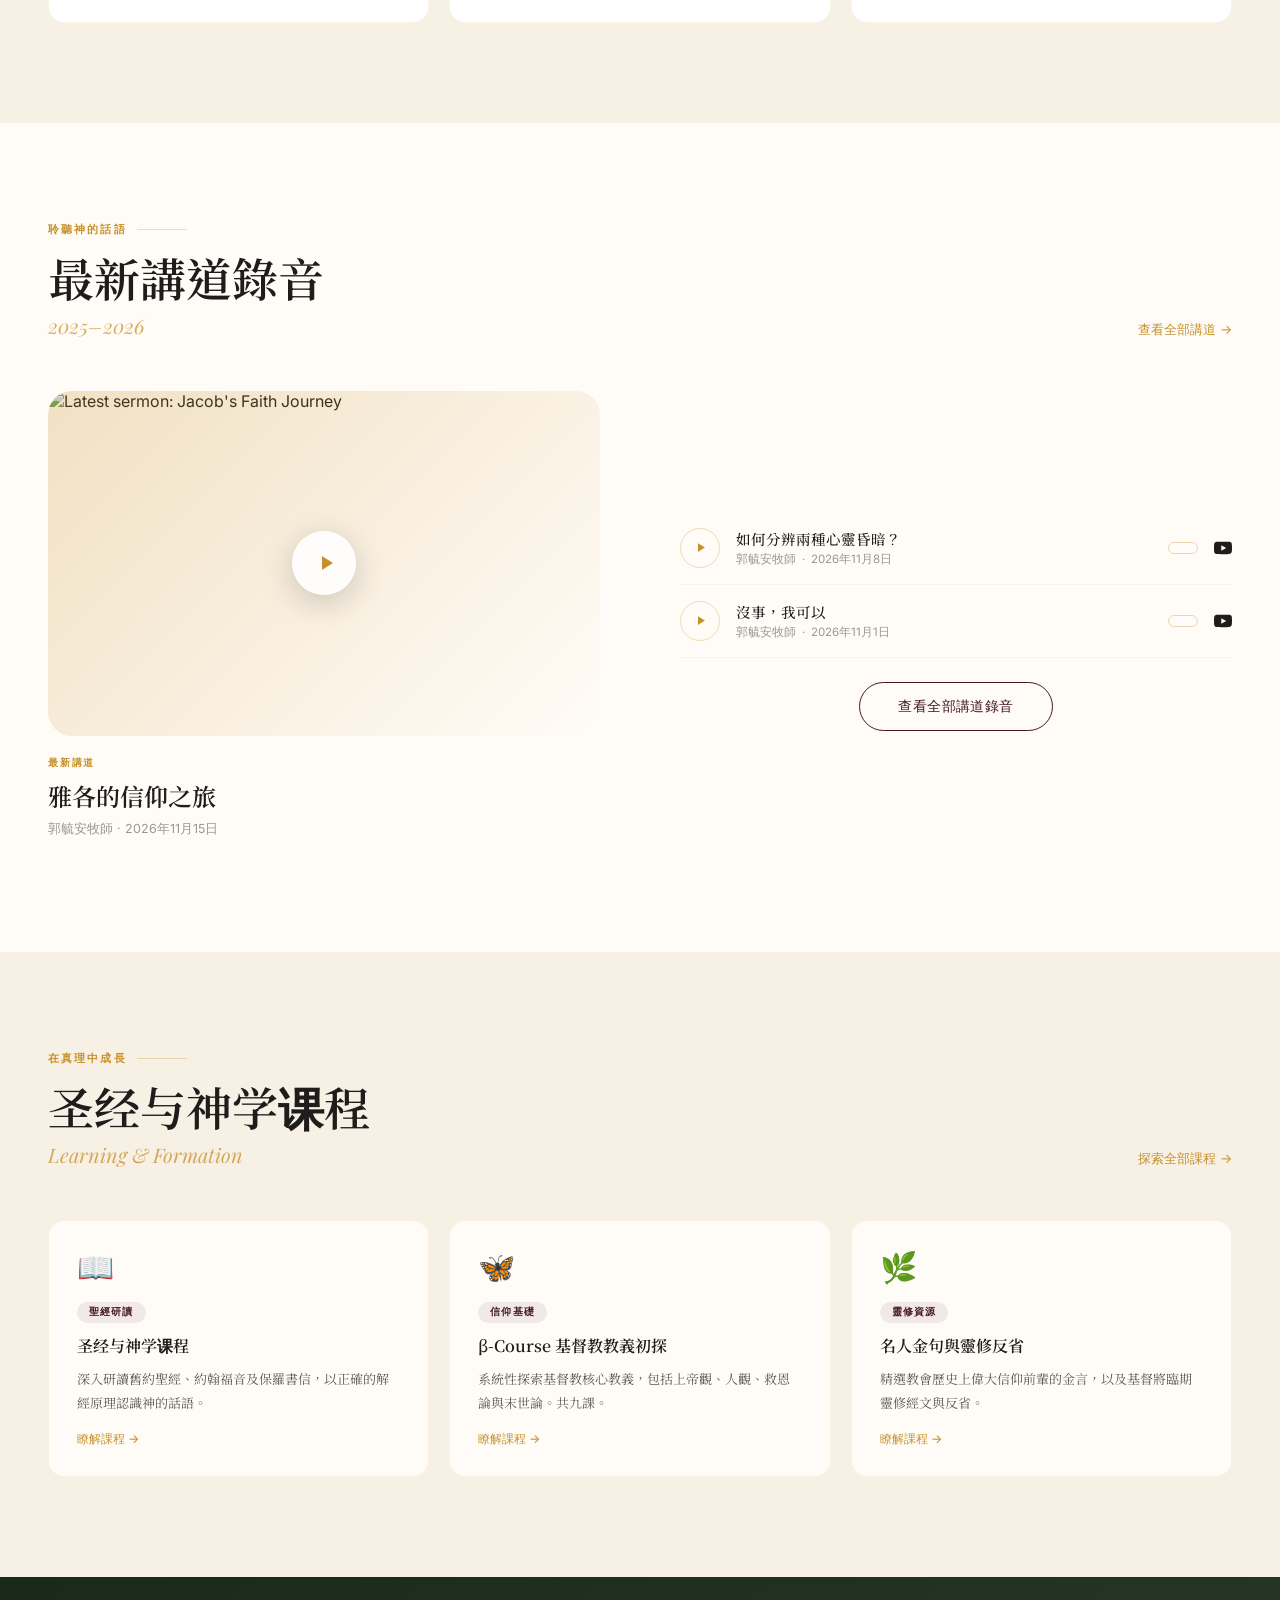
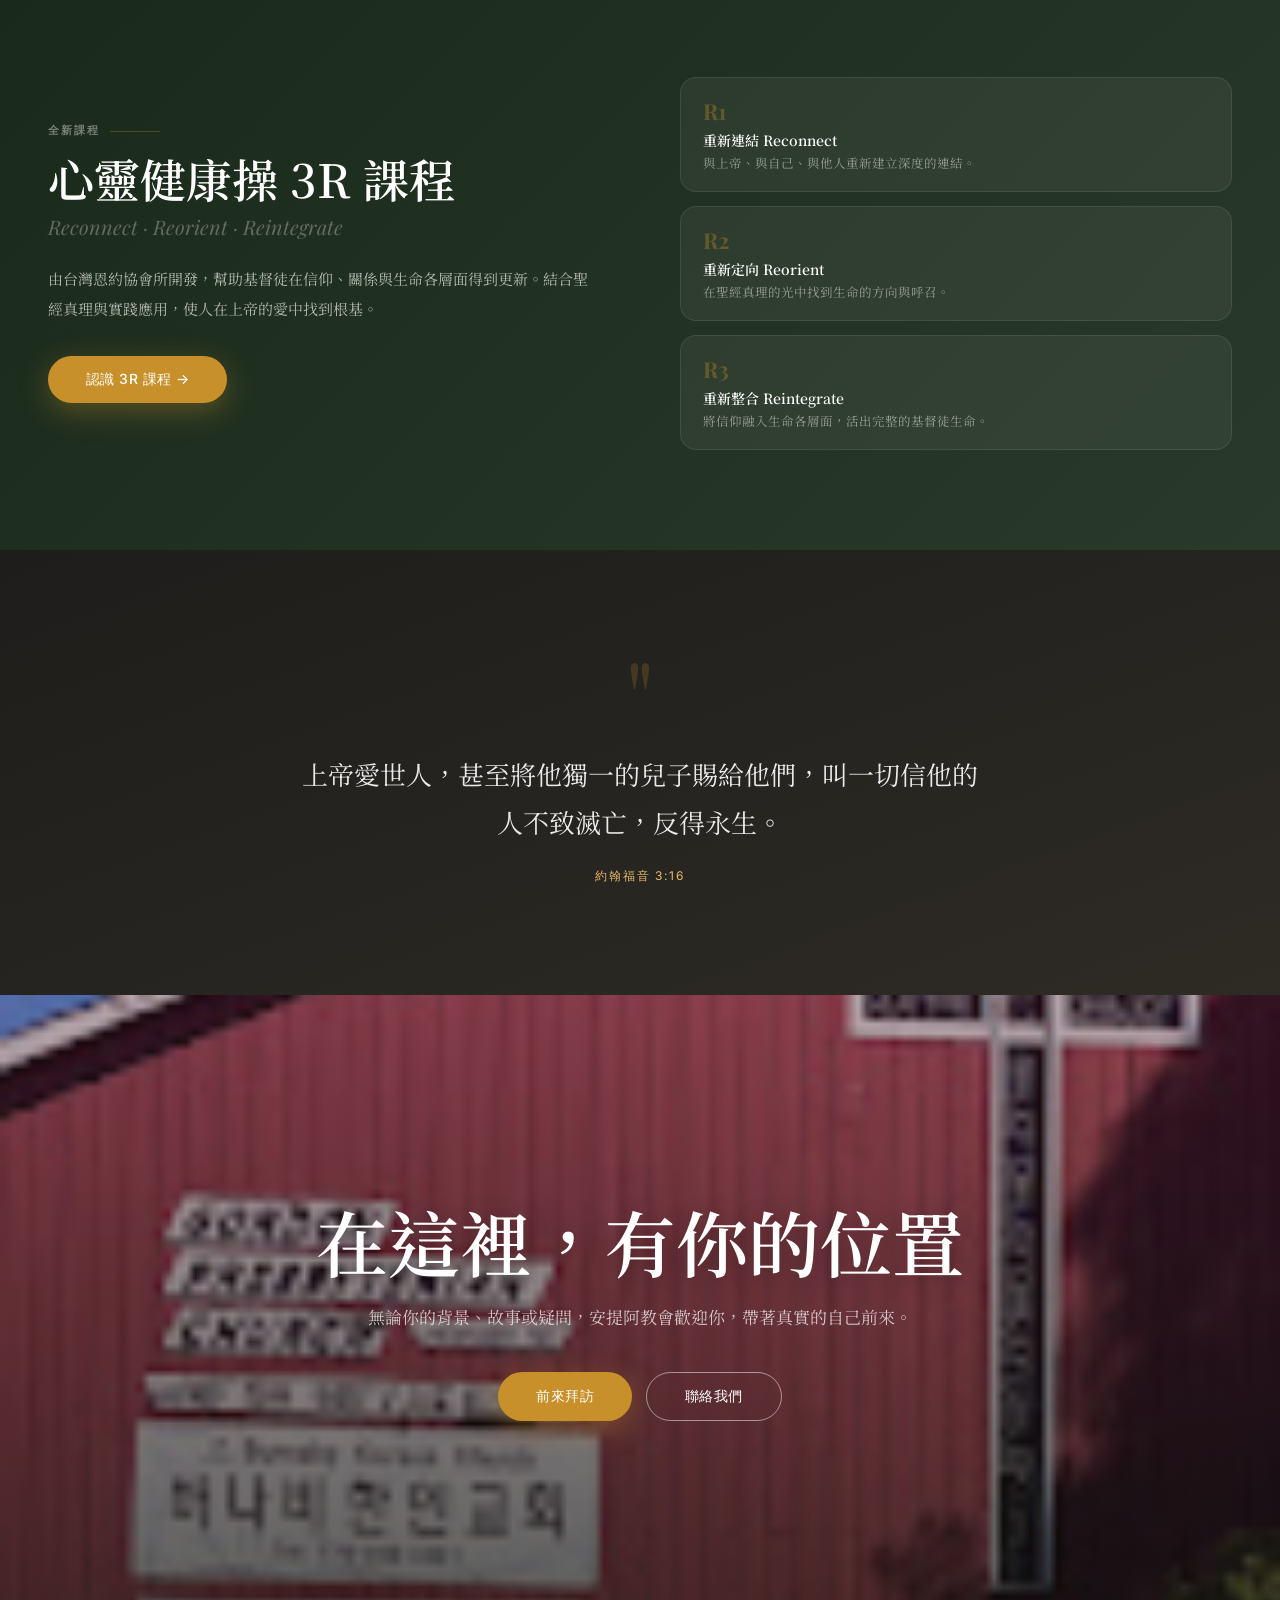
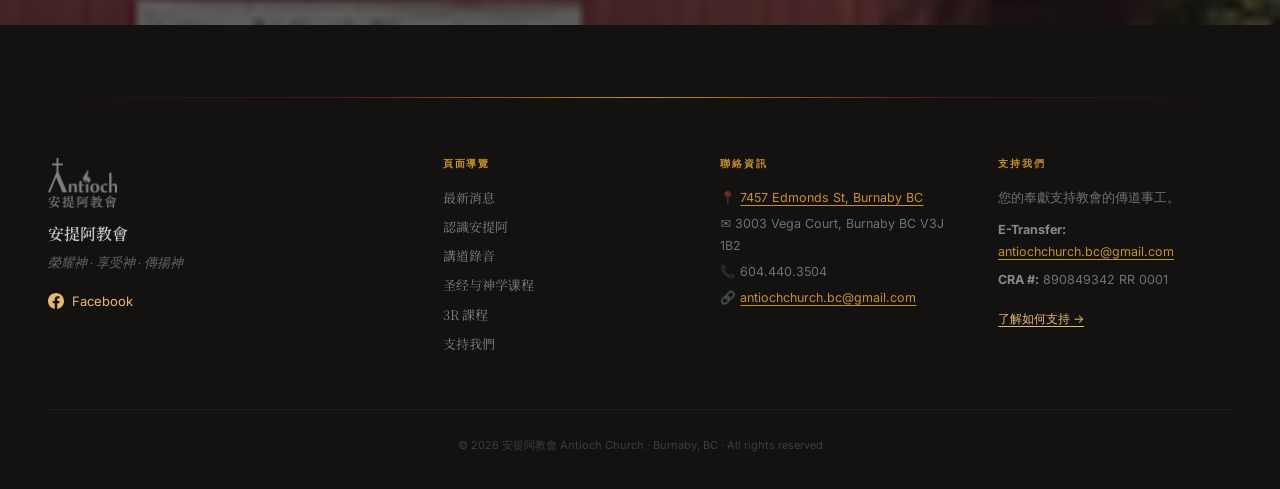
==== commit f2f5b902: "Add recent November sermons Co-authored-by: Copilot <223556219+Copilot@users.noreply.github.com>" ====
--- a/antiochchurch/index.html
+++ b/antiochchurch/index.html
@@ -875,9 +875,9 @@
 
   <!-- Background photos — JS cycles through these every 5 seconds -->
   <div class="hero-slideshow" id="slideshow">
-    <div class="hero-slide active" style="background-image:url(images/piano.jpeg)"></div>
+    <div class="hero-slide active" style="background-image:url(images/outing.jpeg)"></div>
+    <div class="hero-slide" style="background-image:url(images/piano.jpeg)"></div>
     <div class="hero-slide" style="background-image:url(images/congregation.jpeg)"></div>
-    <div class="hero-slide" style="background-image:url(images/outing.jpeg)"></div>
     <div class="hero-slide" style="background-image:url(images/fathersday.jpeg)"></div>
     <div class="hero-slide" style="background-image:url(images/christmas.jpeg)"></div>
   </div>
@@ -1150,8 +1150,8 @@
       <!-- Featured sermon image with play button -->
       <div>
         <div class="sf-img">
-          <img src="images/sermon.jpeg" alt="Latest sermon: To whom have you entrusted yourself?"/>
-          <button class="sf-play" onclick="openSermon(0)" aria-label="Play latest sermon: To whom have you entrusted yourself?">
+          <img src="https://img.youtube.com/vi/n7kWniik_ik/hqdefault.jpg" alt="Latest sermon: Jacob's Faith Journey"/>
+          <button class="sf-play" onclick="openSermon(0)" aria-label="Play latest sermon: Jacob's Faith Journey">
             <svg viewBox="0 0 24 24"><path d="M8 5v14l11-7z"/></svg>
           </button>
         </div>
@@ -1161,14 +1161,13 @@
             <span data-zh>最新講道</span><span data-en>Latest Message</span>
           </div>
           <div style="font-family:var(--zh);font-size:clamp(17px,2.2vw,24px);font-weight:600;color:var(--charcoal);line-height:1.3;margin-bottom:10px">
-            <span data-zh>你把自己交給了誰？</span>
-            <span data-en>To Whom Have You Entrusted Yourself?</span>
+            <span data-zh>雅各的信仰之旅</span>
+            <span data-en>Jacob's Faith Journey</span>
           </div>
           <div style="font-family:var(--sans);font-size:12.5px;color:var(--light);margin-bottom:14px">
-            <span data-zh>郭毓安牧師 · 2026年10月25日</span>
-            <span data-en>Pastor Andy Guo · October 25, 2026</span>
+            <span data-zh>郭毓安牧師 · 2026年11月15日</span>
+            <span data-en>Pastor Andy Guo · November 15, 2026</span>
           </div>
-          <div class="scripture-badge">馬太福音 / Matt 22:15–22</div>
         </div>
       </div>
 
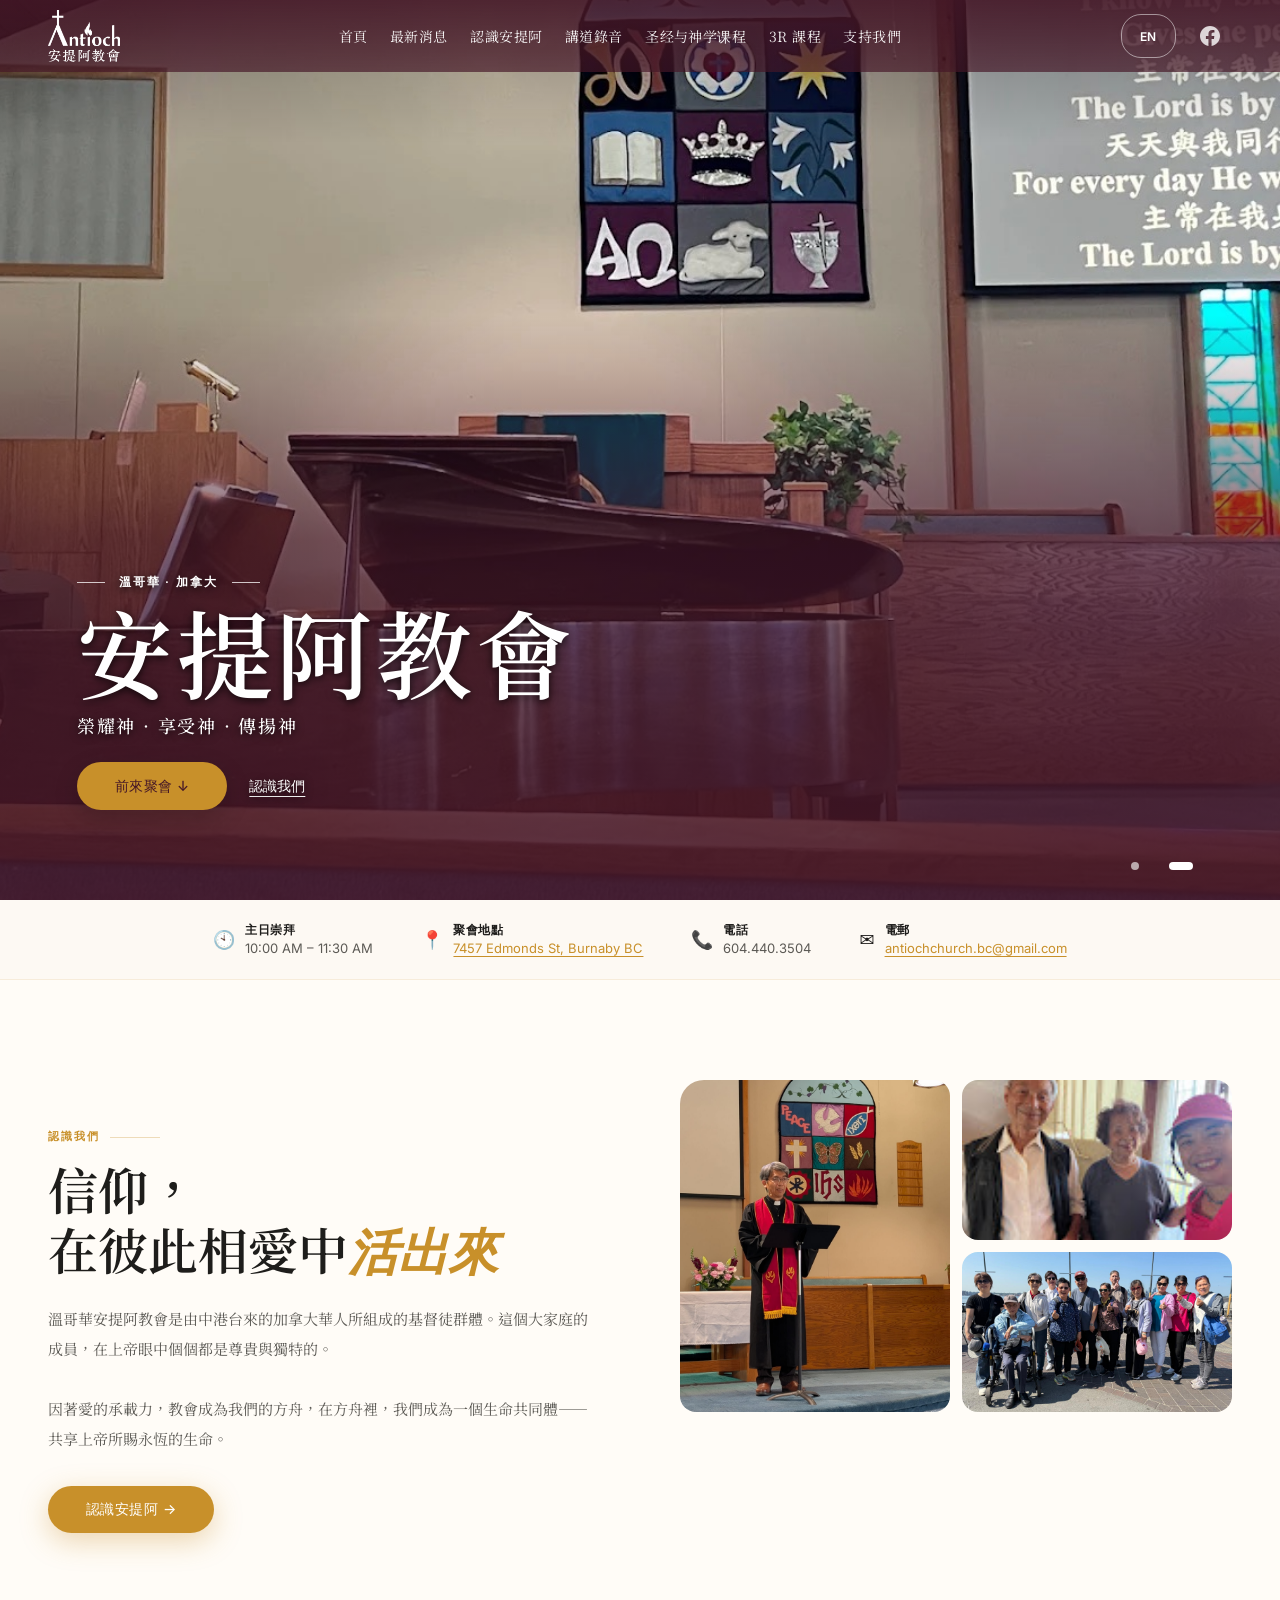
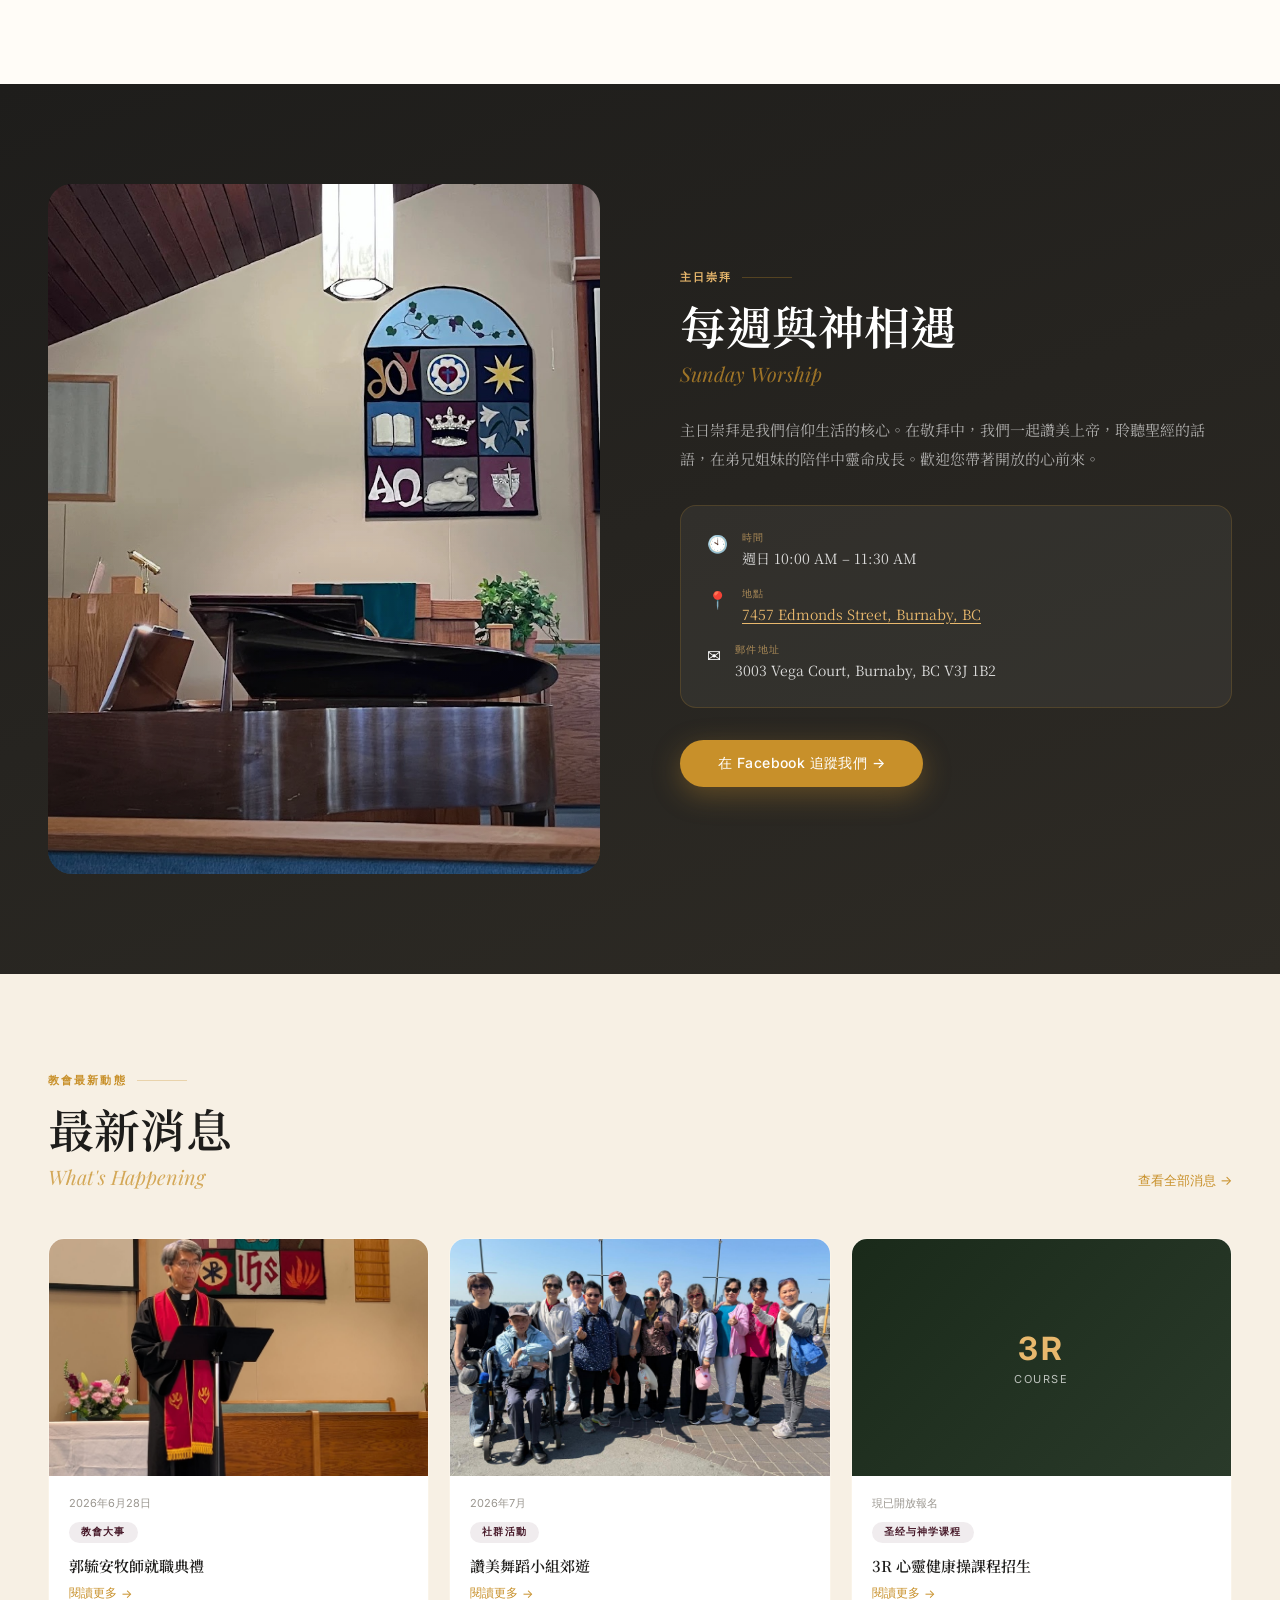
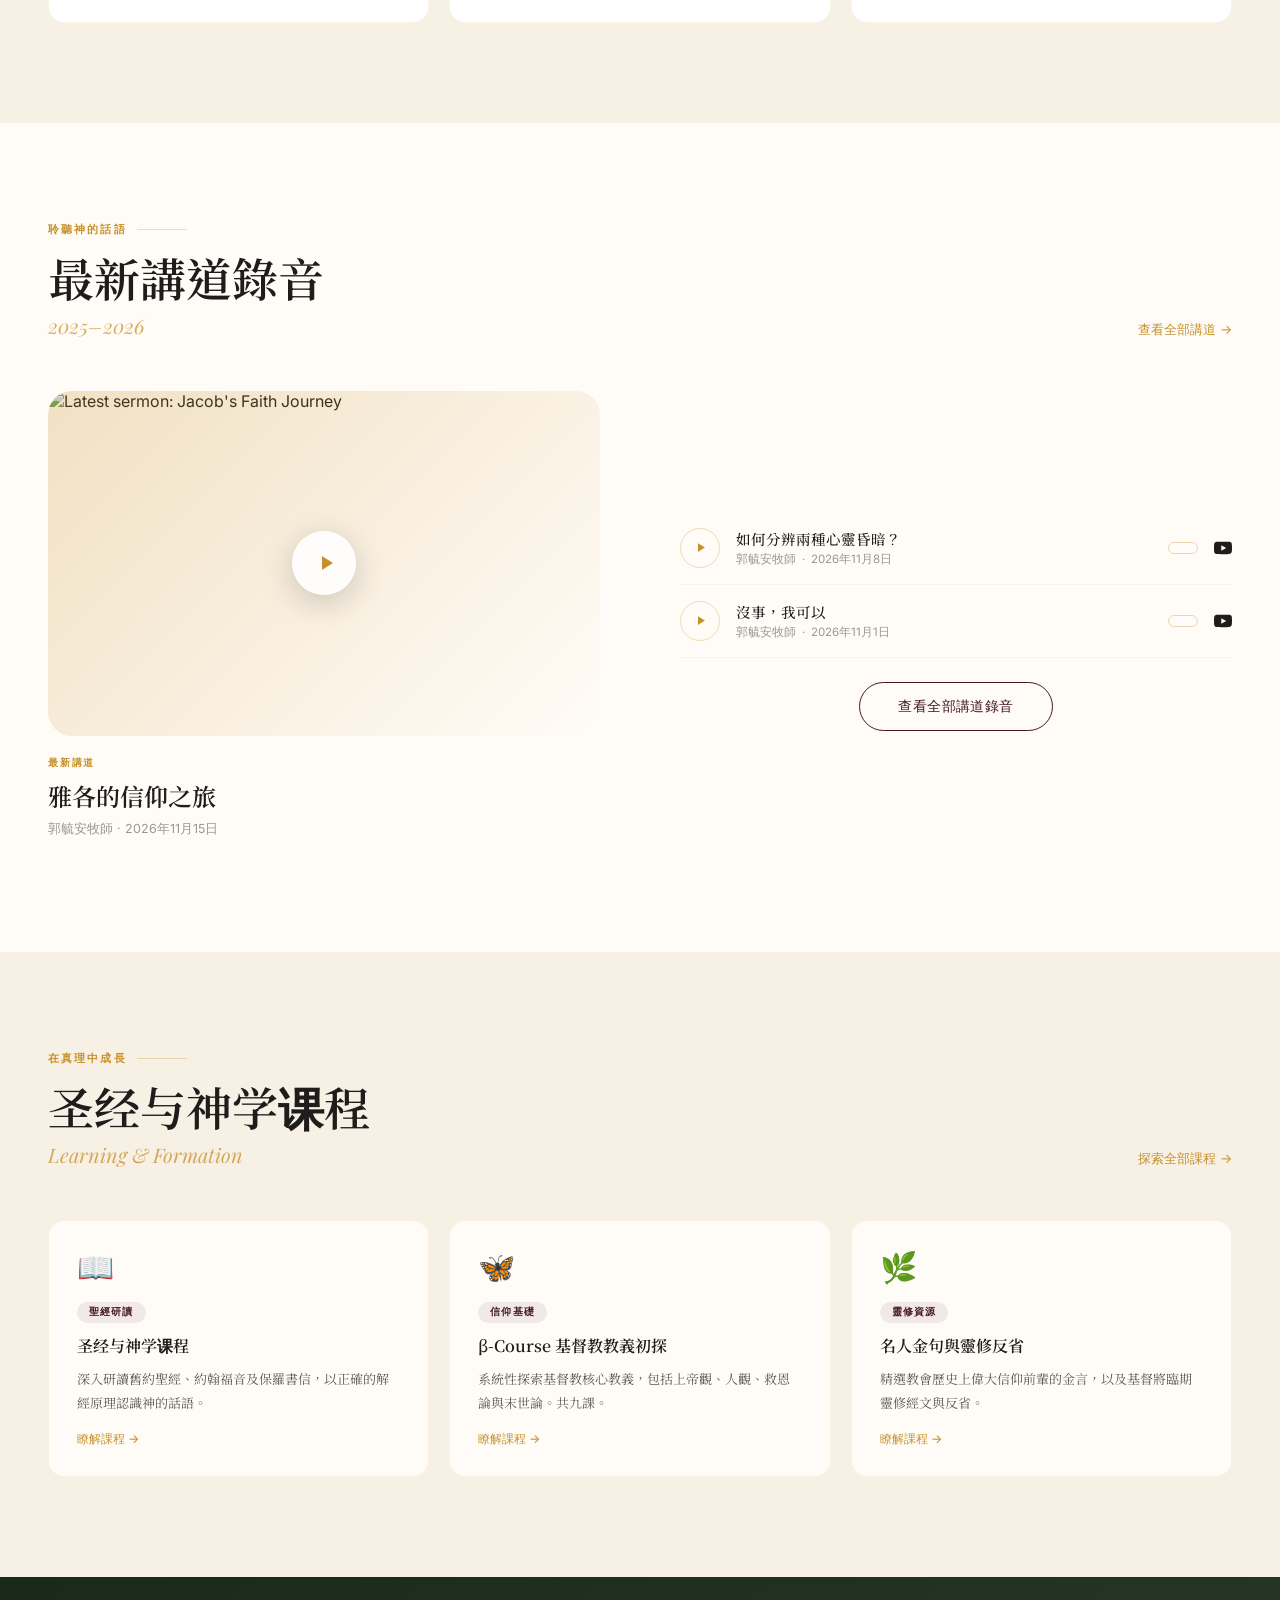
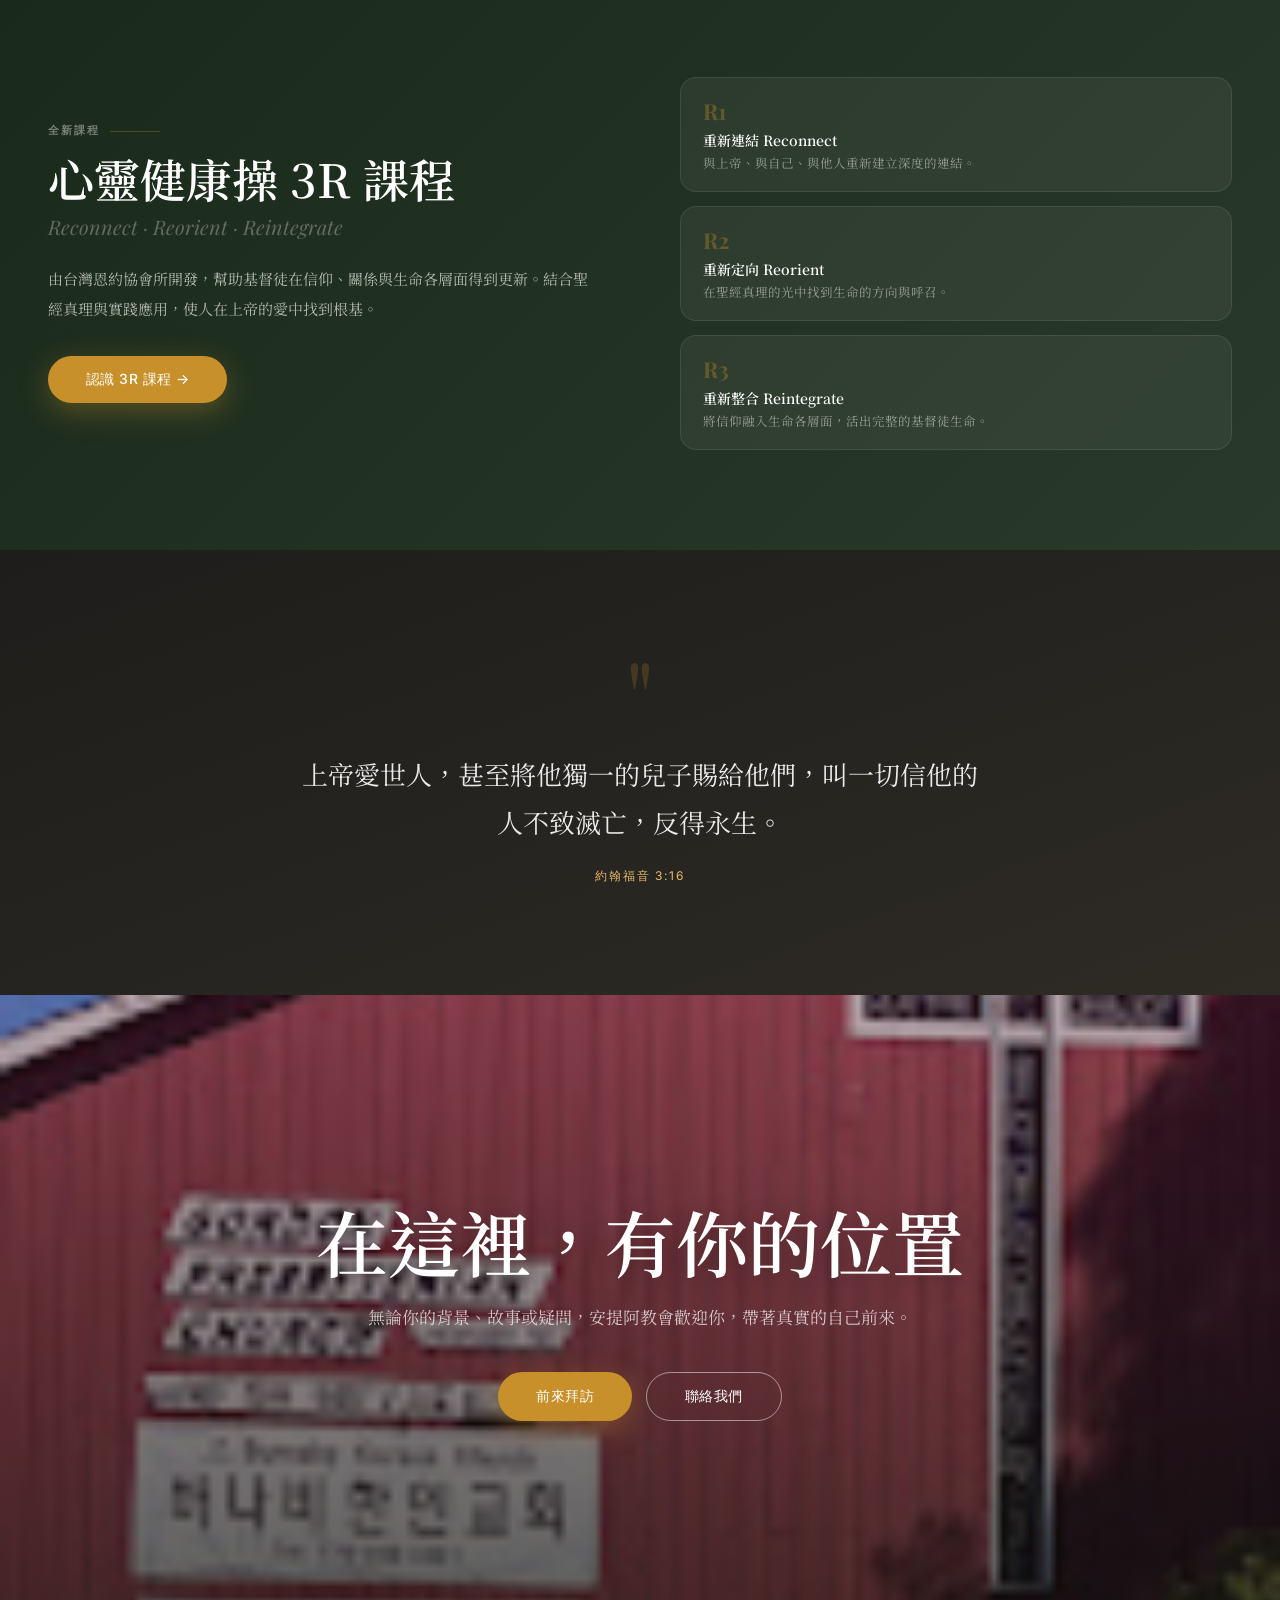
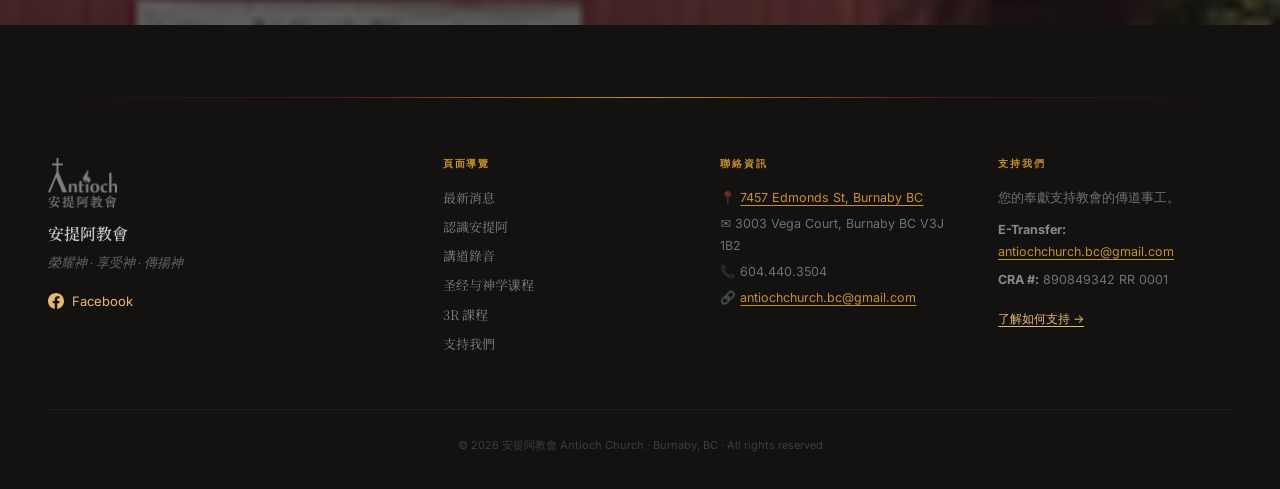
==== commit 1364d080: "Redesign church site homepage and navigation Co-authored-by: Copilot <223556219+Copilot@users.norepl" ====
--- a/antiochchurch/index.html
+++ b/antiochchurch/index.html
@@ -15,7 +15,7 @@
     pages/3r.html     → 3R 課程
     pages/support.html→ 支持我們
 -->
-<html lang="zh-TW" id="html-root">
+<html lang="zh-TW" id="html-root" class="home-page">
 <head>
   <meta charset="UTF-8"/>
   <meta name="viewport" content="width=device-width, initial-scale=1.0"/>
@@ -31,6 +31,8 @@
 
   <!-- Page-specific styles -->
   <style>
+    html.home-page { overflow-x: hidden; }
+
     /* ── LANGUAGE SWITCHING ──────────────────────────────────
      * [data-zh] is visible by default.
      * [data-en] is hidden by default.
@@ -47,118 +49,94 @@
     .lang-en span[data-zh]  { display: none; }
 
     /* ── HERO SLIDESHOW ──────────────────────────────────────
-     * Full-screen hero with 5 rotating real church photos.
-     * Each .hero-slide is absolutely positioned and fades in/out.
+     * The photo stays visible under a bottom-weighted burgundy gradient.
      */
     .hero {
       position: relative;
       height: 100vh;
+      height: 100svh;
       min-height: 600px;
       overflow: hidden;
-      --hero-image-brightness: 0.85;
-      --hero-overlay-opacity: 0.12;
-      --hero-card-blur: 15px;
-      --hero-card-opacity: 0.85;
-      --hero-card-surface: rgba(var(--wine-rgb),0.24);
+      --hero-gradient-bottom: 0.92;
+      --hero-gradient-middle: 0.65;
     }
 
     .hero-slideshow {
       position: absolute;
       inset: 0;
       z-index: 0;
-      filter: brightness(var(--hero-image-brightness));
-      transition: filter 0.4s ease;
     }
 
     .hero-slide {
       position: absolute;
       inset: 0;
       background-size: cover;
-      background-position: center;
+      background-position: center 20%;
       opacity: 0;
-      /* Slow crossfade between slides */
       transition: opacity 1.8s ease;
     }
 
+    .hero-slide[data-tone="calm"] {
+      background-size: 120% auto;
+      background-position: 100% 100%;
+    }
+
+    .hero-slide[data-tone="bright"] { background-position: center 55%; }
+
     .hero-slide.active { opacity: 1; }
+
+    .hero:has(.hero-slide[data-tone="bright"].active) {
+      --hero-gradient-bottom: 0.96;
+      --hero-gradient-middle: 0.74;
+    }
 
     .hero-overlay {
       position: absolute;
       inset: 0;
       z-index: 1;
-      background: linear-gradient(
-        to bottom,
-        rgba(0,0,0,0.35),
-        rgba(0,0,0,0.35)
-      );
-      opacity: var(--hero-overlay-opacity);
-      transition: opacity 0.4s ease;
-    }
-
-    /* Centred content over the slideshow */
+      /* Keep faces bright; concentrate contrast behind the bottom-left copy. */
+      background:
+        linear-gradient(
+          to top,
+          rgba(var(--wine-rgb),var(--hero-gradient-bottom)) 0%,
+          rgba(var(--wine-rgb),var(--hero-gradient-middle)) 40%,
+          transparent 65%
+        ),
+        linear-gradient(to bottom, rgba(0,0,0,0.28) 0%, transparent 16%);
+    }
+
+    /* Anchor the unboxed copy to the lower-left over the photo. */
     .hero-content {
       position: relative;
       z-index: 2;
       height: 100%;
       display: flex;
       flex-direction: column;
-      align-items: center;
-      justify-content: center;
-      text-align: center;
-      padding: 120px 24px 80px;
+      align-items: flex-start;
+      justify-content: flex-end;
+      text-align: left;
+      padding: 80px 6vw 10vh;
     }
 
     .hero-copy {
       display: flex;
       flex-direction: column;
-      align-items: center;
-      width: min(100%, 820px);
-      padding: clamp(28px, 4vw, 42px) clamp(20px, 5vw, 52px)
-               clamp(40px, 5vw, 58px);
-      background: var(--hero-card-surface);
-      border: 1px solid rgba(255,255,255,0.16);
-      border-radius: 20px;
-      box-shadow: 0 16px 48px rgba(0,0,0,0.14);
-      opacity: var(--hero-card-opacity);
-      -webkit-backdrop-filter: blur(var(--hero-card-blur));
-      backdrop-filter: blur(var(--hero-card-blur));
-      transition:
-        background-color 0.3s ease,
-        opacity 0.4s ease,
-        backdrop-filter 0.4s ease,
-        -webkit-backdrop-filter 0.4s ease;
-    }
-
-    .hero:has(.hero-copy:hover),
-    .hero:has(.hero-copy:focus-within) {
-      --hero-image-brightness: 0.55;
-      --hero-overlay-opacity: 0.12;
-      --hero-card-blur: 24px;
-      --hero-card-opacity: 1;
-      --hero-card-surface: rgba(var(--wine-rgb),0.62);
-    }
-
-    @media (hover: hover) and (pointer: fine) {
-      .hero:hover:not(:has(.hero-copy:hover)):not(:has(.hero-copy:focus-within)) {
-        --hero-image-brightness: 1;
-        --hero-overlay-opacity: 0;
-        --hero-card-blur: 4px;
-        --hero-card-opacity: 0.4;
-      }
+      align-items: flex-start;
+      width: min(100%, 980px);
     }
 
     .hero-eyebrow {
       font-family: var(--sans);
-      font-size: 11px;
-      font-weight: 500;
+      font-size: 12px;
+      font-weight: 600;
       text-transform: uppercase;
-      color: rgba(255,255,255,0.65);
-      margin-bottom: 20px;
+      color: white;
+      margin-bottom: 10px;
       display: flex;
       align-items: center;
       gap: 14px;
-      letter-spacing: 0.2em;
-      text-shadow: 0 2px 10px rgba(0,0,0,0.8);
+      letter-spacing: 0.16em;
+      text-shadow: 0 2px 8px rgba(0,0,0,0.8);
     }
 
     /* Decorative rules either side of eyebrow text */
@@ -168,47 +146,34 @@
       display: block;
       width: 28px;
       height: 1px;
-      background: rgba(255,255,255,0.35);
+      background: rgba(255,255,255,0.75);
     }
 
     .hero-title {
       font-family: var(--zh);
-      font-size: clamp(48px, 9vw, 96px);
+      font-size: clamp(42px, 8vw, 96px);
       font-weight: 600;
       color: white;
       line-height: 1.05;
-      letter-spacing: 0.06em;
-      margin-bottom: 12px;
-      text-shadow: 0 2px 10px rgba(255,255,255,0.4);
-      /* Fade up on page load */
-      animation: fadeUp 1.2s ease-out both;
+      letter-spacing: 0.04em;
+      margin-bottom: 10px;
+      text-shadow: 0 2px 8px rgba(0,0,0,0.8);
     }
 
     .lang-en .hero-title {
       font-family: var(--serif);
-      font-size: clamp(40px, 7vw, 82px);
-      letter-spacing: 0.055em;
-    }
-
-    .hero-title-sub {
-      font-family: var(--serif);
-      font-style: italic;
-      font-size: clamp(16px, 2.5vw, 28px);
-      color: #FFD166;
-      margin-bottom: 20px;
-      text-shadow: 0 2px 10px rgba(255,255,255,0.4);
-      animation: fadeUp 1.2s 0.15s ease-out both;
+      font-size: clamp(36px, 7vw, 82px);
+      letter-spacing: 0.02em;
     }
 
     .hero-slogan {
       font-family: var(--zh);
       font-size: clamp(13px, 1.8vw, 18px);
-      font-weight: 300;
-      color: rgba(255,255,255,0.85);
-      letter-spacing: 0.14em;
-      margin-bottom: 8px;
-      text-shadow: 0 2px 10px rgba(255,255,255,0.4);
-      animation: fadeUp 1.2s 0.3s ease-out both;
+      font-weight: 500;
+      color: white;
+      letter-spacing: 0.1em;
+      margin-bottom: 24px;
+      text-shadow: 0 2px 8px rgba(0,0,0,0.8);
     }
 
     .lang-en .hero-slogan {
@@ -217,53 +182,103 @@
       letter-spacing: 0.06em;
     }
 
-    .hero-slogan-en {
-      font-family: var(--serif);
-      font-style: italic;
-      font-size: clamp(12px, 1.4vw, 15px);
-      color: rgba(255,255,255,0.45);
-      margin-bottom: 36px;
-      text-shadow: 0 2px 10px rgba(255,255,255,0.4);
-      animation: fadeUp 1.2s 0.4s ease-out both;
-    }
-
     .hero-ctas {
       display: flex;
+      align-items: center;
+      justify-content: flex-start;
       gap: 14px;
       flex-wrap: wrap;
-      justify-content: center;
-      animation: fadeUp 1.2s 0.5s ease-out both;
-    }
-
-    .hero-ctas .btn {
-      box-shadow: 0 4px 15px rgba(255,255,255,0.15);
-    }
-
-    /* Slideshow navigation dots */
+    }
+
+    .hero-ctas .btn--gold {
+      min-height: 48px;
+      color: var(--wine);
+      box-shadow: 0 8px 24px rgba(0,0,0,0.18);
+    }
+
+    .hero-link {
+      display: inline-flex;
+      align-items: center;
+      min-height: 48px;
+      padding: 10px 8px;
+      color: white;
+      font-family: var(--sans);
+      font-size: 14px;
+      font-weight: 500;
+      text-decoration: underline;
+      text-decoration-thickness: 1px;
+      text-underline-offset: 5px;
+      text-shadow: 0 2px 8px rgba(0,0,0,0.8);
+    }
+
+    .hero-link:hover { color: var(--gold-lt); }
+
+    .hero-ctas .btn:focus-visible,
+    .hero-link:focus-visible,
+    .hero-dot:focus-visible {
+      outline: 3px solid white;
+      outline-offset: 3px;
+    }
+
+    /* Slideshow controls stay clear of the lower-left hero copy. */
     .hero-dots {
       position: absolute;
-      bottom: 32px;
-      left: 50%;
-      transform: translateX(-50%);
+      right: 6vw;
+      bottom: 12px;
       z-index: 3;
       display: flex;
-      gap: 8px;
+      gap: 2px;
     }
 
     .hero-dot {
-      width: 6px;
-      height: 6px;
-      border-radius: 50%;
-      background: rgba(255,255,255,0.35);
+      display: grid;
+      place-items: center;
+      width: 44px;
+      height: 44px;
+      padding: 0;
+      background: transparent;
       cursor: pointer;
-      transition: all 0.3s;
       border: none;
     }
 
-    .hero-dot.active {
+    .hero-dot::before {
+      content: '';
+      display: block;
+      width: 8px;
+      height: 8px;
+      border-radius: 4px;
+      background: rgba(255,255,255,0.62);
+      transition: width 0.3s ease, background-color 0.3s ease;
+    }
+
+    .hero-dot.active::before {
+      width: 24px;
       background: white;
-      width: 24px;
-      border-radius: 3px;
+    }
+
+    @media (max-width: 768px) {
+      .hero { min-height: 560px; }
+      .hero-slide[data-tone="bright"] {
+        background-size: auto 120%;
+        background-position: 50% 80%;
+      }
+      .hero-slide[data-tone="calm"] {
+        background-size: auto 125%;
+        background-position: 80% 55%;
+      }
+      .hero-content { padding-right: 6vw; }
+      .hero-copy { width: 100%; }
+      .hero-title { font-size: clamp(42px, 11vw, 64px); }
+      .lang-en .hero-title { font-size: clamp(36px, 9.5vw, 58px); }
+      .hero-ctas { gap: 8px; }
+      .hero-dots { right: 4vw; bottom: 8px; }
+    }
+
+    @media (prefers-reduced-motion: reduce) {
+      .hero-slide,
+      .hero-dot::before {
+        transition: none;
+      }
     }
 
     /* ── SERVICE INFO BAR ────────────────────────────────────
@@ -805,7 +820,6 @@
     }
 
     @media (max-width: 768px) {
-      .hero-copy { padding: 26px 20px 38px; }
       .news-grid,
       .courses-grid { grid-template-columns: 1fr; }
       .service-bar { flex-direction: column; align-items: flex-start; gap: 14px; padding: 24px 20px; }
@@ -815,7 +829,7 @@
   </style>
 </head>
 
-<body>
+<body class="home-page">
 
 <!-- ============================================================
      NAVIGATION (shared HTML, behaviour in js/nav.js)
@@ -869,17 +883,14 @@
 
 
 <!-- ============================================================
-     HERO — Full-screen slideshow with 5 real church photos
+     HERO — Full-screen slideshow with two church photos
      ============================================================ -->
 <section class="hero">
 
   <!-- Background photos — JS cycles through these every 5 seconds -->
   <div class="hero-slideshow" id="slideshow">
-    <div class="hero-slide active" style="background-image:url(images/outing.jpeg)"></div>
-    <div class="hero-slide" style="background-image:url(images/piano.jpeg)"></div>
-    <div class="hero-slide" style="background-image:url(images/congregation.jpeg)"></div>
-    <div class="hero-slide" style="background-image:url(images/fathersday.jpeg)"></div>
-    <div class="hero-slide" style="background-image:url(images/christmas.jpeg)"></div>
+    <div class="hero-slide active" data-tone="bright" style="background-image:url(images/outing.jpeg)"></div>
+    <div class="hero-slide" data-tone="calm" style="background-image:url(images/piano.jpeg)"></div>
   </div>
 
   <div class="hero-overlay"></div>
@@ -896,18 +907,9 @@
         <span data-en>Antioch Church</span>
       </h1>
 
-      <div class="hero-title-sub">
-        <span data-zh>Antioch Church · Vancouver</span>
-        <span data-en>A Mandarin Chinese Christian Community</span>
-      </div>
-
       <div class="hero-slogan">
         <span data-zh>榮耀神 · 享受神 · 傳揚神</span>
         <span data-en>Glorify God · Enjoy God · Proclaim God</span>
-      </div>
-      <div class="hero-slogan-en">
-        <span data-zh>Glorify God · Enjoy God · Proclaim God</span>
-        <span data-en>榮耀神 · 享受神 · 傳揚神</span>
       </div>
 
       <!-- Two CTAs: primary visits the church info, secondary goes to About -->
@@ -916,7 +918,7 @@
           <span data-zh>前來聚會 ↓</span>
           <span data-en>Visit Us ↓</span>
         </a>
-        <a href="pages/about.html" class="btn btn--ghost">
+        <a href="pages/about.html" class="hero-link">
           <span data-zh>認識我們</span>
           <span data-en>Learn More</span>
         </a>
@@ -925,7 +927,7 @@
   </div>
 
   <!-- Dots to navigate between slides -->
-  <div class="hero-dots" id="heroDots" role="tablist" aria-label="Slideshow navigation"></div>
+  <div class="hero-dots" id="heroDots" role="group" aria-label="Slideshow controls"></div>
 </section>
 
 
@@ -992,9 +994,8 @@
         </a>
       </div>
 
-      <!-- Photo mosaic column — 4 real congregation photos -->
+      <!-- Photo mosaic column — congregation photos -->
       <div class="photo-mosaic reveal from-right">
-        <div class="mosaic-cell"><img src="images/congregation.jpeg" alt="Church community"/></div>
         <div class="mosaic-cell"><img src="images/pastor-andy.jpeg" alt="Pastor induction"/></div>
         <div class="mosaic-cell"><img src="images/people.jpg" alt="Church members"/></div>
         <div class="mosaic-cell"><img src="images/outing.jpeg" alt="Church outing"/></div>
@@ -1431,6 +1432,7 @@
   /* ── HERO SLIDESHOW ────────────────────────────────────── */
   const slides     = document.querySelectorAll('.hero-slide');
   const dotsEl     = document.getElementById('heroDots');
+  const reducedMotion = window.matchMedia('(prefers-reduced-motion: reduce)').matches;
   let currentSlide = 0;
   let slideshowTimer;
 
@@ -1438,8 +1440,9 @@
   slides.forEach((_, i) => {
     const dot = document.createElement('button');
     dot.className    = 'hero-dot' + (i === 0 ? ' active' : '');
-    dot.setAttribute('role', 'tab');
-    dot.setAttribute('aria-label', `Slide ${i + 1}`);
+    dot.setAttribute('type', 'button');
+    dot.setAttribute('aria-label', `Show slide ${i + 1}`);
+    dot.setAttribute('aria-pressed', i === 0 ? 'true' : 'false');
     dot.addEventListener('click', () => goToSlide(i));
     dotsEl.appendChild(dot);
   });
@@ -1448,15 +1451,17 @@
     // Remove active from current slide and dot
     slides[currentSlide].classList.remove('active');
     dotsEl.children[currentSlide].classList.remove('active');
+    dotsEl.children[currentSlide].setAttribute('aria-pressed', 'false');
 
     // Activate the new slide and dot
     currentSlide = n;
     slides[currentSlide].classList.add('active');
     dotsEl.children[currentSlide].classList.add('active');
+    dotsEl.children[currentSlide].setAttribute('aria-pressed', 'true');
 
     // Reset the auto-advance timer
     clearInterval(slideshowTimer);
-    slideshowTimer = setInterval(advanceSlide, 5000);
+    if (!reducedMotion) slideshowTimer = setInterval(advanceSlide, 5000);
   }
 
   function advanceSlide() {
@@ -1464,7 +1469,7 @@
   }
 
   // Auto-advance every 5 seconds
-  slideshowTimer = setInterval(advanceSlide, 5000);
+  if (!reducedMotion) slideshowTimer = setInterval(advanceSlide, 5000);
 
 
   /* ── SERMON PREVIEW LIST ───────────────────────────────── */
--- a/antiochchurch/css/main.css
+++ b/antiochchurch/css/main.css
@@ -273,6 +273,7 @@
   position: fixed;
   top: 0; left: 0; right: 0;
   z-index: 200;
+  isolation: isolate;
   display: flex;
   align-items: center;
   justify-content: space-between;
@@ -282,12 +283,33 @@
               box-shadow var(--duration) var(--ease);
 }
 
+.nav::before {
+  content: '';
+  position: absolute;
+  inset: 0;
+  z-index: 0;
+  background: linear-gradient(
+    to bottom,
+    rgba(var(--wine-rgb),0.88) 0%,
+    rgba(var(--wine-rgb),0.68) 100%
+  );
+  pointer-events: none;
+  transition: opacity var(--duration) var(--ease);
+}
+
+.nav > * {
+  position: relative;
+  z-index: 1;
+}
+
 .nav.scrolled {
   background: rgba(253, 249, 243, 0.95);
   backdrop-filter: blur(20px);
   -webkit-backdrop-filter: blur(20px);
   box-shadow: 0 1px 0 rgba(200, 144, 42, 0.15);
 }
+
+.nav.scrolled::before { opacity: 0; }
 
 /* Logo area */
 .nav-logo {
@@ -342,22 +364,29 @@
 }
 
 .nav-links a {
+  display: inline-flex;
+  align-items: center;
+  min-height: 44px;
   font-family: var(--zh);
   font-size: 14px;
   color: rgba(255,255,255,0.94);
   letter-spacing: 0.035em;
   white-space: nowrap;
-  padding: 8px 8px;
+  padding: 8px 6px;
   border-radius: 6px;
+  background: transparent;
   transition: color 0.2s, background 0.2s;
 }
 
 .nav.scrolled .nav-links a { color: var(--mid); }
 
-.nav-links a:hover,
+.nav:not(.scrolled) .nav-links a:hover,
+.nav:not(.scrolled) .nav-links a:focus-visible,
 .nav-links a.active {
-  color: var(--gold) !important;
-  background: rgba(200,144,42,0.08);
+  color: white !important;
+  background: transparent;
+  text-decoration: underline;
+  text-underline-offset: 7px;
 }
 
 .nav.scrolled .nav-links a:hover,
@@ -365,6 +394,40 @@
 .nav.scrolled .nav-links a.active {
   color: var(--wine) !important;
   background: var(--wine-pale);
+}
+
+/* Keep homepage navigation aligned with the viewport edge. */
+.home-page .nav {
+  padding: 0 clamp(16px, 4vw, 48px);
+}
+
+.nav .lang-btn { min-height: 44px; }
+
+.nav .nav-fb {
+  display: grid;
+  place-items: center;
+  width: 44px;
+  height: 44px;
+}
+
+.nav .nav-hamburger {
+  min-width: 44px;
+  min-height: 44px;
+  align-items: center;
+  justify-content: center;
+}
+
+.nav:not(.scrolled) a:focus-visible,
+.nav:not(.scrolled) button:focus-visible {
+  outline: 3px solid white;
+  outline-offset: 3px;
+}
+
+.nav.scrolled a:focus-visible,
+.nav.scrolled button:focus-visible,
+.mobile-menu a:focus-visible {
+  outline: 3px solid var(--wine);
+  outline-offset: 3px;
 }
 
 /* Right-side controls */
